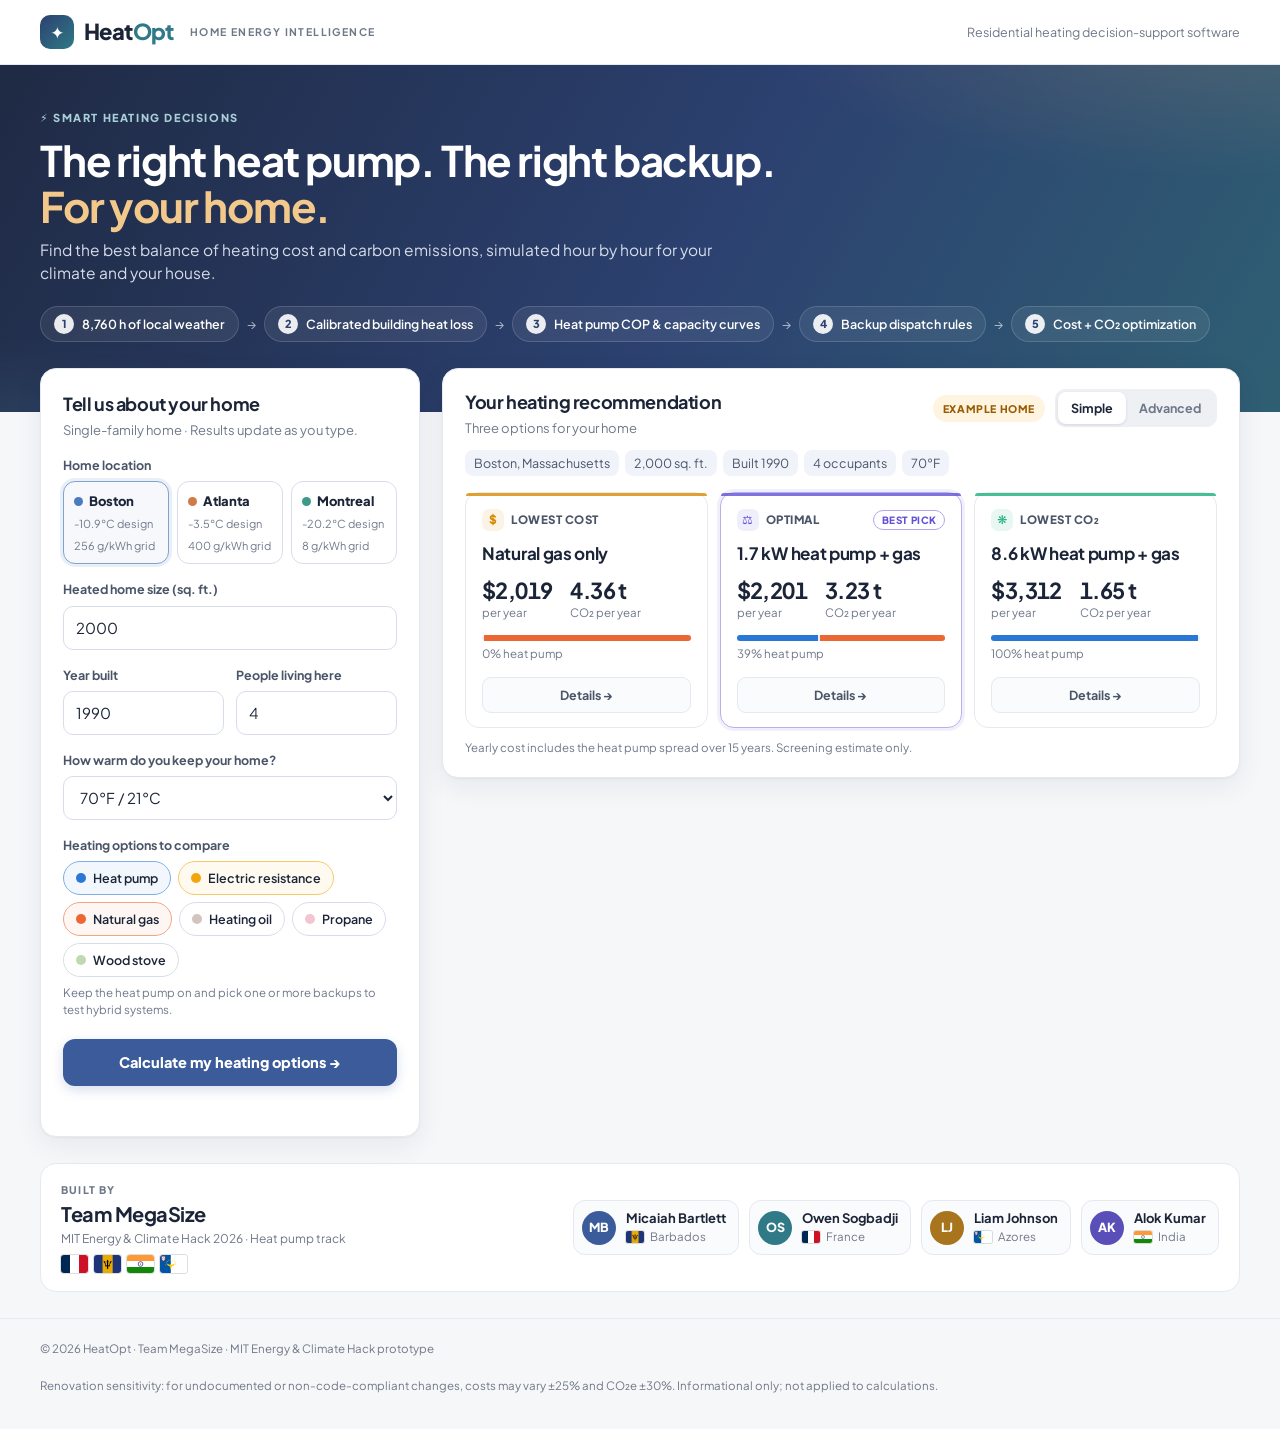
==== standalone.html @ 23d73d43 "Initial HeatOpt deployment Co-authored-by: Copilot <223556219+Copilot@users.noreply.github.com>" ====
<!doctype html>
<html lang="en">
<head>
<meta charset="utf-8">
<meta name="viewport" content="width=device-width,initial-scale=1">
<title>HeatOpt | Smart Home Heating Decisions</title>
<link rel="preconnect" href="https://fonts.googleapis.com">
<link href="https://fonts.googleapis.com/css2?family=Plus+Jakarta+Sans:wght@400;500;600;700;800&display=swap" rel="stylesheet">
<style>
:root{
  --ink:#1c2538;--ink-2:#4a5568;--muted:#6f7889;--line:#e6e9ef;--page:#f6f7f9;--card:#fff;--accent:#3b5b9a;
  --indigo:#3d2ccf;--blue:#2a78d6;--sky:#18b4e0;--teal:#0fa38c;--amber:#f2a50c;--orange:#eb6834;--rose:#e2557a;--violet:#6250d6;
  --hp:#2a78d6;--backup:#eb6834;
  --pick-cost:#d98a00;--pick-bal:#6250d6;--pick-co2:#1baf7a;
  --boston:#4a7bbf;--atlanta:#d07a4a;--montreal:#3f998a;
  --r:16px;--shadow:0 1px 2px #16213e0d,0 8px 28px #16213e12;
}
*{box-sizing:border-box}
html{-webkit-text-size-adjust:100%}
body{margin:0;background:var(--page);color:var(--ink);font-family:'Plus Jakarta Sans',Inter,ui-sans-serif,system-ui,-apple-system,'Segoe UI',sans-serif;line-height:1.45;font-size:15px}
button,input,select{font:inherit;color:inherit}
button{cursor:pointer}
.wrap{max-width:1240px;margin:0 auto;padding:0 20px}
.tnum{font-variant-numeric:tabular-nums}

/* ---------- header & hero ---------- */
header{background:#fff;border-bottom:1px solid var(--line)}
.nav{height:64px;display:flex;align-items:center;justify-content:space-between;gap:16px}
.brand{display:flex;align-items:center;gap:10px;font-weight:800;font-size:22px;letter-spacing:-.6px}
.brand .logo{width:34px;height:34px;border-radius:10px;background:linear-gradient(135deg,#2c4170,#2f7a86);display:grid;place-items:center;color:#fff;font-size:17px}
.brand .opt{color:#2f7a86}
.brand small{font-size:10.5px;letter-spacing:1.4px;font-weight:700;color:var(--muted);margin-left:6px}
.nav-meta{font-size:12.5px;color:var(--muted)}
.hero{position:relative;overflow:hidden;color:#fff;padding:40px 0 70px;background:
  radial-gradient(800px 300px at 95% -20%,#f2b27a2e,transparent 60%),
  radial-gradient(700px 300px at 0% 130%,#6fc3cf33,transparent 60%),
  linear-gradient(120deg,#1f2a44 0%,#2c4170 55%,#2f5f73 100%)}
.hero h1{font-size:clamp(28px,3.4vw,42px);letter-spacing:-1.2px;line-height:1.1;margin:10px 0 10px;max-width:780px}
.hero h1 em{font-style:normal;color:#f3c98b}
.hero p{margin:0;max-width:680px;color:#d6dcea;font-size:15.5px}
.eyebrow{display:inline-flex;align-items:center;gap:8px;font-size:11px;letter-spacing:1.6px;text-transform:uppercase;font-weight:800;color:#a9cfd8}
.pipeline{display:flex;flex-wrap:wrap;gap:8px;margin-top:22px;align-items:center}
.pipe{display:flex;align-items:center;gap:8px;background:#ffffff12;border:1px solid #ffffff26;border-radius:999px;padding:7px 13px;font-size:12.5px;font-weight:600;backdrop-filter:blur(4px)}
.pipe i{font-style:normal;width:20px;height:20px;border-radius:50%;display:grid;place-items:center;font-size:11px;background:#ffffffe6;color:#2c4170;font-weight:800}
.arrow{color:#ffffff99;font-size:13px}

/* ---------- layout ---------- */
.workspace{display:grid;grid-template-columns:minmax(300px,380px) minmax(0,1fr);gap:22px;align-items:start;margin-top:-44px;position:relative}
.card{background:var(--card);border:1px solid var(--line);border-radius:var(--r);box-shadow:var(--shadow)}
.form-card{padding:22px;position:sticky;top:16px}
.card h2{margin:0;font-size:18px;letter-spacing:-.4px}
.sub{margin:4px 0 0;font-size:13px;color:var(--muted)}
.field{margin-top:16px}
.label{display:block;font-size:12.5px;font-weight:700;color:var(--ink-2);margin-bottom:7px}
.field input,.field select{display:block;width:100%;background:#fff;border:1.5px solid #d7ddea;border-radius:10px;padding:10px 12px;min-height:44px;outline:none;transition:border-color .15s,box-shadow .15s}
.field input:focus,.field select:focus{border-color:var(--accent);box-shadow:0 0 0 4px #3b5b9a1f}
.two{display:grid;grid-template-columns:1fr 1fr;gap:12px}
.two .field{margin-top:16px}

.cities{display:grid;grid-template-columns:repeat(3,1fr);gap:8px}
.city{position:relative;border:1.5px solid #d7ddea;border-radius:12px;padding:10px 10px 9px;cursor:pointer;background:#fff;transition:all .15s;min-width:0}
.city input{position:absolute;opacity:0;pointer-events:none}
.city .nm{display:flex;align-items:center;gap:6px;font-weight:800;font-size:13px}
.city .dot{width:9px;height:9px;border-radius:50%;background:var(--c)}
.city .meta{font-size:11px;color:var(--muted);margin-top:4px;line-height:1.35}
.city:has(input:checked){border-color:color-mix(in srgb,var(--c) 70%,#fff);background:color-mix(in srgb,var(--c) 5%,#fff);box-shadow:0 0 0 3px color-mix(in srgb,var(--c) 12%,transparent)}
.city:has(input:focus-visible){outline:2px solid var(--c);outline-offset:2px}

.checks{display:flex;flex-wrap:wrap;gap:7px}
.chip{display:inline-flex;align-items:center;gap:7px;border:1.5px solid #d7ddea;border-radius:999px;padding:7px 12px;font-size:12.5px;font-weight:600;cursor:pointer;background:#fff;transition:all .15s;user-select:none}
.chip{position:relative}.chip input,.city input{position:absolute;opacity:0;pointer-events:none;width:1px;height:1px;margin:0;left:0;top:0}
.chip .sw{width:10px;height:10px;border-radius:50%;background:var(--c);opacity:.35}
.chip:has(input:checked){border-color:color-mix(in srgb,var(--c) 60%,#fff);background:color-mix(in srgb,var(--c) 6%,#fff);color:var(--ink)}
.chip:has(input:checked) .sw{opacity:1}
.chip:has(input:focus-visible){outline:2px solid var(--c);outline-offset:2px}
.hint{font-size:11.5px;color:var(--muted);margin:8px 0 0}
.btn{margin-top:20px;width:100%;border:0;border-radius:12px;padding:13px 16px;font-weight:800;font-size:14.5px;color:#fff;background:var(--accent);box-shadow:0 4px 12px #3b5b9a33;transition:transform .1s,box-shadow .15s}
.btn:hover{background:#324e86}
.btn:active{transform:translateY(1px)}
.error{font-size:12.5px;color:#c0392b;min-height:18px;margin:10px 0 0;font-weight:600}
.live{display:flex;align-items:center;gap:7px;font-size:11.5px;color:var(--muted);margin-top:4px}
.live b{width:7px;height:7px;border-radius:50%;background:var(--teal);box-shadow:0 0 0 3px #0fa38c33}

/* ---------- results ---------- */
.results{display:grid;gap:18px;min-width:0}
.res-head{padding:20px 22px}
.toprow{display:flex;justify-content:space-between;align-items:flex-start;gap:12px;flex-wrap:wrap}
.tag{font-size:10.5px;font-weight:800;letter-spacing:.6px;text-transform:uppercase;padding:6px 10px;border-radius:999px;background:#fff4e0;color:#9a5b00}
.tag.on{background:#e3f7f1;color:#0a7c62}
.preview{margin-top:12px;font-size:12.5px;color:var(--ink-2);display:flex;flex-wrap:wrap;gap:6px}
.preview span{background:#f1f3fa;border-radius:8px;padding:4px 9px}

.objectives{display:grid;grid-template-columns:repeat(3,minmax(0,1fr));gap:10px;margin-top:16px}
.obj{position:relative;text-align:left;border:1.5px solid var(--line);background:#fff;border-radius:14px;padding:12px 13px 12px;min-width:0;transition:all .15s;overflow:hidden}
.obj:before{content:"";position:absolute;inset:0 0 auto 0;height:3px;background:var(--c);opacity:.75}
.obj .k{display:flex;align-items:center;gap:6px;font-size:11px;font-weight:800;text-transform:uppercase;letter-spacing:.5px;color:var(--ink-2)}
.obj .k i{font-style:normal;width:20px;height:20px;border-radius:6px;display:grid;place-items:center;background:color-mix(in srgb,var(--c) 10%,#fff);color:var(--c);font-size:11px}
.obj .v{display:block;font-size:21px;font-weight:800;letter-spacing:-.6px;margin-top:7px}
.obj .v small{font-size:12px;font-weight:600;color:var(--muted)}
.obj .c{display:block;font-size:12px;color:var(--muted);margin-top:1px}
.obj .w{display:block;font-size:11.5px;color:var(--ink-2);margin-top:7px;font-weight:600;white-space:nowrap;overflow:hidden;text-overflow:ellipsis}
.obj.active{border-color:color-mix(in srgb,var(--c) 65%,#fff);background:color-mix(in srgb,var(--c) 4%,#fff);box-shadow:0 0 0 3px color-mix(in srgb,var(--c) 12%,transparent)}
.obj:hover{border-color:var(--c)}

.banner{margin-top:14px;border-radius:14px;padding:18px 20px;color:var(--ink);background:color-mix(in srgb,var(--b1) 5%,#fff);border:1px solid color-mix(in srgb,var(--b1) 22%,#fff);border-left:4px solid var(--b1);display:grid;grid-template-columns:1fr auto;gap:14px;align-items:center}
.banner small{font-size:10.5px;font-weight:800;letter-spacing:1.2px;text-transform:uppercase;color:var(--b1)}
.banner h3{margin:4px 0 4px;font-size:24px;letter-spacing:-.7px;line-height:1.15}
.banner p{margin:0;font-size:13px;color:var(--ink-2)}
.donut{width:92px;position:relative;text-align:center}.donut svg{height:92px}.dcap{font-size:10.5px;font-weight:700;color:var(--muted);margin-top:4px}
.donut svg{width:100%;height:100%;transform:rotate(-90deg)}
.donut span{position:absolute;left:0;right:0;top:0;height:92px;display:grid;place-items:center;text-align:center;font-weight:800;font-size:16px;line-height:1}
.donut span em{display:block;font-style:normal;font-size:7.5px;font-weight:700;opacity:.85;margin-top:3px;letter-spacing:.3px}

.kpis{display:grid;grid-template-columns:repeat(3,minmax(0,1fr));gap:10px;margin-top:14px}
.kpi{border:1px solid var(--line);border-radius:12px;padding:12px 13px;display:flex;gap:11px;align-items:flex-start;min-width:0}
.kpi .ic{flex:none;width:34px;height:34px;border-radius:10px;display:grid;place-items:center;font-size:15px;background:color-mix(in srgb,var(--c) 8%,#fff);color:var(--c)}
.kpi span{display:block;font-size:11.5px;color:var(--muted)}
.kpi b{display:block;font-size:19px;letter-spacing:-.5px;margin-top:2px;line-height:1.15}
.kpi em{display:block;font-style:normal;font-size:11px;color:var(--muted);margin-top:2px}
.kpi em.good{color:#0a7c62;font-weight:700}
.kpi em.bad{color:#b4462c;font-weight:700}

.chart-card{padding:18px 20px}
.chart-card h3{margin:0;font-size:15.5px;letter-spacing:-.3px}
.chart-card .sub{margin-top:3px}
.legend{display:flex;flex-wrap:wrap;gap:12px;margin:12px 0 4px;font-size:12px;color:var(--ink-2)}
.legend span{display:inline-flex;align-items:center;gap:6px}
.legend i{width:11px;height:11px;border-radius:3px;background:var(--c);display:inline-block}
.legend i.o{border-radius:50%}
.legend i.ring{border-radius:50%;background:#fff;border:2px solid #9aa3b8}
.legend i.dm{transform:rotate(45deg);border-radius:2px;background:#fff;border:2px solid #5d6680;width:9px;height:9px}
.chart{width:100%;height:auto;display:block;overflow:visible}
.chart text{font-family:inherit}
.charts2{display:grid;grid-template-columns:1fr 1fr;gap:18px}

.citygrid{display:grid;grid-template-columns:repeat(3,minmax(0,1fr));gap:10px;margin-top:14px}
.cc{border-radius:12px;padding:13px;border:1.5px solid var(--line);position:relative;overflow:hidden;min-width:0}
.cc:before{content:"";position:absolute;inset:0 0 auto 0;height:3px;background:var(--c);opacity:.7;z-index:0}
.cc>*{position:relative}
.cc.me{border-color:var(--c)}
.cc .h{display:flex;justify-content:space-between;align-items:center;font-weight:800}
.cc .h span{font-size:10px;font-weight:800;letter-spacing:.5px;text-transform:uppercase;color:var(--c);background:#fff;border:1px solid var(--c);border-radius:999px;padding:2px 7px}
.cc .pick{font-size:12.5px;font-weight:700;margin-top:6px;color:var(--ink-2)}
.cc dl{display:grid;grid-template-columns:auto 1fr;gap:3px 10px;margin:9px 0 0;font-size:12px}
.cc dt{color:var(--muted)}
.cc dd{margin:0;text-align:right;font-weight:700}
.bar{height:7px;border-radius:9px;background:#eceff6;overflow:hidden;margin-top:9px;display:flex;gap:2px}
.bar i{display:block;height:100%}

table.cmp{width:100%;border-collapse:collapse;font-size:12.5px;margin-top:12px}
.cmp th,.cmp td{padding:9px 8px;border-bottom:1px solid #edf0f6;text-align:right}
.cmp th:first-child,.cmp td:first-child{text-align:left}
.cmp th{font-size:11px;text-transform:uppercase;letter-spacing:.4px;color:var(--muted)}
.cmp td .sw{display:inline-block;width:9px;height:9px;border-radius:50%;margin-right:7px;background:var(--c)}
.cmp tr.hl td{background:#f6f7fa;font-weight:700}
.smallprint{font-size:11.5px;color:var(--muted);line-height:1.5}

details.disc{border-top:1px solid var(--line);padding:2px 0}
details.disc summary{cursor:pointer;padding:12px 0;font-weight:700;font-size:13px;list-style:none;display:flex;justify-content:space-between}
details.disc summary::-webkit-details-marker{display:none}
details.disc summary:after{content:"+";color:var(--muted);font-weight:800}
details.disc[open] summary:after{content:"–"}
details.disc article{font-size:12.5px;color:var(--ink-2);padding-bottom:10px}
details.disc p{margin:0 0 9px}
.tableview{overflow:auto;max-height:260px;margin-top:8px}

.steps{display:grid;grid-template-columns:repeat(3,1fr);gap:14px;margin:26px 0 8px}
.step{background:#fff;border:1px solid var(--line);border-radius:14px;padding:16px 18px;border-top:3px solid color-mix(in srgb,var(--c) 70%,#fff)}
.step strong{display:block;font-size:13.5px}
.step p{margin:5px 0 0;font-size:12.5px;color:var(--muted)}
footer{margin-top:26px;border-top:1px solid var(--line);padding:22px 0 34px;font-size:11.5px;color:var(--muted)}
.footer-row{display:flex;justify-content:space-between;gap:20px;flex-wrap:wrap}

#tip{position:fixed;z-index:50;pointer-events:none;background:#16213e;color:#fff;font-size:12px;line-height:1.4;padding:8px 10px;border-radius:9px;box-shadow:0 6px 20px #0003;max-width:260px;opacity:0;transition:opacity .1s}
#tip b{font-weight:800}
.busy{opacity:.55;transition:opacity .15s}

/* view switch */
.viewbar{display:flex;align-items:center;gap:10px}
.seg{display:inline-flex;background:#eef0f4;border-radius:10px;padding:3px}
.seg button{border:0;background:transparent;padding:7px 13px;border-radius:8px;font-size:12.5px;font-weight:700;color:var(--muted)}
.seg button[aria-pressed=true]{background:#fff;color:var(--ink);box-shadow:0 1px 3px #1c253820}
body.simple .adv-only{display:none!important}
body:not(.simple) .simple-only{display:none!important}
.recs{display:grid;grid-template-columns:repeat(3,minmax(0,1fr));gap:12px;margin-top:16px}
.rec{position:relative;border:1px solid var(--line);border-radius:14px;padding:16px 16px 14px;background:#fff;display:flex;flex-direction:column;min-width:0}
.rec:before{content:"";position:absolute;inset:0 0 auto 0;height:3px;border-radius:14px 14px 0 0;background:var(--c);opacity:.8}
.rec.star{border-color:color-mix(in srgb,var(--c) 45%,#fff);box-shadow:0 0 0 3px color-mix(in srgb,var(--c) 9%,transparent)}
.rec .top{display:flex;justify-content:space-between;align-items:center;gap:8px}
.rec .lbl{display:flex;align-items:center;gap:7px;font-size:11.5px;font-weight:800;letter-spacing:.5px;text-transform:uppercase;color:var(--ink-2)}
.rec .lbl i{font-style:normal;width:22px;height:22px;border-radius:7px;display:grid;place-items:center;background:color-mix(in srgb,var(--c) 10%,#fff);color:var(--c);font-size:12px}
.rec .badge{font-size:10px;font-weight:800;letter-spacing:.4px;text-transform:uppercase;color:var(--c);border:1px solid color-mix(in srgb,var(--c) 50%,#fff);border-radius:999px;padding:2px 8px;white-space:nowrap}
.rec h4{margin:12px 0 2px;font-size:17px;line-height:1.25;letter-spacing:-.3px}
.rec h4{margin:12px 0 14px}
.rec .big{display:flex;gap:18px;padding:0;border:0}
.rec .big div b{display:block;font-size:22px;letter-spacing:-.6px;line-height:1.1}
.rec .big div span{display:block;font-size:11.5px;color:var(--muted);margin-top:2px}
.rec .share{margin-top:14px}
.rec .share .bar{margin:0;height:6px}
.rec .share span{display:block;font-size:11.5px;color:var(--muted);margin-top:5px}
.rec .more{margin-top:auto;padding-top:14px}
.rec .more button{width:100%;border:1px solid var(--line);background:#fafbfc;border-radius:9px;padding:8px;font-size:12.5px;font-weight:700;color:var(--ink-2)}
.rec .more button:hover{border-color:color-mix(in srgb,var(--c) 50%,#fff);color:var(--ink)}
body.simple .steps{display:none}
.simple-note{margin:12px 0 0;font-size:11.5px;color:var(--muted)}
/* team credit */
.team{margin:26px 0 6px;background:#fff;border:1px solid var(--line);border-radius:16px;padding:18px 20px;display:flex;align-items:center;justify-content:space-between;gap:18px;flex-wrap:wrap}
.team .tn small{display:block;font-size:10.5px;font-weight:800;letter-spacing:1.2px;text-transform:uppercase;color:var(--muted)}
.team .tn b{display:block;font-size:20px;letter-spacing:-.5px;margin-top:2px}
.team .tn span{display:block;font-size:12px;color:var(--muted);margin-top:2px}
.flags{display:flex;gap:6px;margin-top:8px}
.flag{width:27px;height:18px;border-radius:3px;box-shadow:0 0 0 1px #1c253826;display:block;overflow:hidden}
.members{display:flex;flex-wrap:wrap;gap:10px}
.member{display:flex;align-items:center;gap:10px;border:1px solid var(--line);border-radius:12px;padding:8px 12px 8px 8px;background:#fafbfc}
.member .av{flex:none;width:34px;height:34px;border-radius:50%;display:grid;place-items:center;font-size:12.5px;font-weight:800;color:#fff;background:var(--c)}
.member b{display:block;font-size:13px}
.member span{display:flex;align-items:center;gap:6px;font-size:11.5px;color:var(--muted);margin-top:1px}
.member .flag{width:18px;height:12px;border-radius:2px}
@media (max-width:640px){.team{padding:16px}.members{display:grid;grid-template-columns:1fr 1fr;width:100%}.member{padding:7px}}
@media (max-width:980px){.workspace{grid-template-columns:1fr}.form-card{position:static}.charts2{grid-template-columns:1fr}}
@media (max-width:640px){
  .recs{grid-template-columns:1fr}.viewbar{width:100%;justify-content:space-between}
  .wrap{padding:0 16px}.nav-meta{display:none}.hero{padding:30px 0 62px}
  .objectives,.kpis,.citygrid,.steps{grid-template-columns:1fr}
  .obj{display:grid;grid-template-columns:1fr auto;align-items:center;gap:2px 10px}
  .obj .v{grid-column:2;grid-row:1/3;margin:0;text-align:right}.obj .w{display:none}
  .kpis{grid-template-columns:1fr 1fr}.kpi{padding:10px}.kpi .ic{display:none}
  .banner{grid-template-columns:1fr}.donut{display:none}
  .form-card,.res-head,.chart-card{padding:16px}
  .arrow{display:none}
}
</style>
</head>
<body class="simple">
<header><div class="wrap nav">
  <div class="brand"><div class="logo" aria-hidden="true">✦</div><span>Heat<span class="opt">Opt</span></span><small>HOME ENERGY INTELLIGENCE</small></div>
  <div class="nav-meta">Residential heating decision-support software</div>
</div></header>

<section class="hero"><div class="wrap">
  <div class="eyebrow">⚡ Smart heating decisions</div>
  <h1>The right heat pump. The right backup. <em>For your home.</em></h1>
  <p>Find the best balance of heating cost and carbon emissions, simulated hour by hour for your climate and your house.</p>
  <div class="pipeline" aria-label="How the model works">
    <div class="pipe"><i>1</i>8,760 h of local weather</div><span class="arrow">→</span>
    <div class="pipe"><i>2</i>Calibrated building heat loss</div><span class="arrow">→</span>
    <div class="pipe"><i>3</i>Heat pump COP &amp; capacity curves</div><span class="arrow">→</span>
    <div class="pipe"><i>4</i>Backup dispatch rules</div><span class="arrow">→</span>
    <div class="pipe"><i>5</i>Cost + CO₂ optimization</div>
  </div>
</div></section>

<main class="wrap">
<div class="workspace">

  <!-- ===== Form ===== -->
  <section class="card form-card" aria-labelledby="formTitle">
    <h2 id="formTitle">Tell us about your home</h2>
    <p class="sub">Single-family home · Results update as you type.</p>
    <form id="form" novalidate>
      <div class="field"><span class="label">Home location</span>
        <div class="cities" id="cities"></div>
      </div>
      <div class="field"><label class="label" for="area">Heated home size (sq. ft.)</label>
        <input id="area" type="number" min="300" max="15000" step="1" value="2000" inputmode="numeric" required></div>
      <div class="two">
        <div class="field"><label class="label" for="year">Year built</label>
          <input id="year" type="number" min="1800" max="2026" value="1990" inputmode="numeric" required></div>
        <div class="field"><label class="label" for="people">People living here</label>
          <input id="people" type="number" min="1" max="20" value="4" inputmode="numeric" required></div>
      </div>
      <div class="field"><label class="label" for="indoor">How warm do you keep your home?</label>
        <select id="indoor"><option value="18">64°F / 18°C</option><option value="20">68°F / 20°C</option><option value="21" selected>70°F / 21°C</option><option value="22">72°F / 22°C</option><option value="24">75°F / 24°C</option></select></div>
      <div class="field"><span class="label">Heating options to compare</span>
        <div class="checks" id="checks">
          <label class="chip" style="--c:var(--hp)"><input type="checkbox" value="hp" checked><span class="sw"></span>Heat pump</label>
          <label class="chip" style="--c:#f2a50c"><input type="checkbox" value="electric_resistance" checked><span class="sw"></span>Electric resistance</label>
          <label class="chip" style="--c:#eb6834"><input type="checkbox" value="natural_gas" checked><span class="sw"></span>Natural gas</label>
          <label class="chip" style="--c:#7b5a45"><input type="checkbox" value="heating_oil"><span class="sw"></span>Heating oil</label>
          <label class="chip" style="--c:#e2557a"><input type="checkbox" value="propane"><span class="sw"></span>Propane</label>
          <label class="chip" style="--c:#4f8f2a"><input type="checkbox" value="wood"><span class="sw"></span>Wood stove</label>
        </div>
        <p class="hint">Keep the heat pump on and pick one or more backups to test hybrid systems.</p>
      </div>
      <button class="btn" type="submit">Calculate my heating options →</button>
      <div class="error" id="error" aria-live="polite"></div>
    </form>
  </section>

  <!-- ===== Results ===== -->
  <div class="results" id="results" aria-live="polite">
    <section class="card res-head">
      <div class="toprow">
        <div><h2>Your heating recommendation</h2><p class="sub" id="viewSub">Three options for your home</p></div>
        <div class="viewbar">
          <span class="tag" id="tag">Example home</span>
          <div class="seg" role="group" aria-label="View"><button type="button" data-view="simple" aria-pressed="true">Simple</button><button type="button" data-view="advanced" aria-pressed="false">Advanced</button></div>
        </div>
      </div>
      <div class="preview" id="preview"></div>

      <div class="recs simple-only" id="recs"></div>
      <p class="simple-note simple-only" id="simpleNote"></p>

      <div class="objectives adv-only" id="choices" role="tablist" aria-label="Optimization goal"></div>

      <div class="banner adv-only" id="banner">
        <div>
          <small id="recommendLabel">Best balance of cost + CO₂</small>
          <h3 id="winner">Calculating…</h3>
          <p id="reason">—</p>
        </div>
        <div class="donut" aria-hidden="true"><svg viewBox="0 0 42 42"><circle cx="21" cy="21" r="16" fill="none" stroke="#e6e9ef" stroke-width="6"/><circle id="donutArc" cx="21" cy="21" r="16" fill="none" stroke="var(--hp)" stroke-width="6" stroke-linecap="round" stroke-dasharray="0 101"/></svg><span id="donutPct">–</span><div class="dcap">from heat pump</div></div>
      </div>

      <div class="kpis adv-only">
        <div class="kpi" style="--c:var(--blue)"><div class="ic">◎</div><div><span>Heat pump size</span><b class="tnum" id="size">—</b><em id="sizeNote">at winter design temperature</em></div></div>
        <div class="kpi" style="--c:var(--teal)"><div class="ic">♺</div><div><span>Heat from heat pump</span><b class="tnum" id="share">—</b><em id="scop">seasonal COP —</em></div></div>
        <div class="kpi" style="--c:var(--rose)"><div class="ic">▲</div><div><span>Peak heating need</span><b class="tnum" id="peak">—</b><em id="annualHeat">— kWh of heat a year</em></div></div>
        <div class="kpi" style="--c:var(--amber)"><div class="ic">$</div><div><span>Annual energy cost</span><b class="tnum" id="operating">—</b><em id="opDelta">energy use only</em></div></div>
        <div class="kpi" style="--c:var(--pick-co2)"><div class="ic">❋</div><div><span>Annual CO₂ emissions</span><b class="tnum" id="co2">—</b><em id="co2Delta">tonnes CO₂e per year</em></div></div>
        <div class="kpi" style="--c:var(--violet)"><div class="ic">⌂</div><div><span>Upfront heat pump cost</span><b class="tnum" id="upfront">—</b><em>illustrative installed estimate</em></div></div>
      </div>
    </section>

    <section class="card chart-card adv-only">
      <h3>Every system the model tested</h3>
      <p class="sub">Each dot is one combination of heat pump model, size, backup fuel and control rule. Lower-left is cheaper and cleaner.</p>
      <div class="legend">
        <span><i class="o" style="--c:var(--pick-cost)"></i>Lowest cost</span>
        <span><i class="o" style="--c:var(--pick-bal)"></i>Optimal</span>
        <span><i class="o" style="--c:var(--pick-co2)"></i>Lowest CO₂</span>
        <span><i class="ring"></i>Other heat pump systems</span>
        <span><i class="dm"></i>Backup only (no heat pump)</span>
      </div>
      <svg class="chart" id="scatter" viewBox="0 0 680 330" role="img" aria-label="Annualized cost versus annual CO2 for every tested system"></svg>
      <details class="disc"><summary>Show as a table</summary><article><div class="tableview" id="scatterTable"></div></article></details>
    </section>

    <div class="charts2 adv-only">
      <section class="card chart-card adv-only">
        <h3>Where your heat comes from, month by month</h3>
        <p class="sub" id="monthSub">Heat delivered to the home (kWh)</p>
        <div class="legend"><span><i style="--c:var(--hp)"></i>Heat pump</span><span><i style="--c:var(--backup)"></i><span id="bkName">Backup</span></span></div>
        <svg class="chart" id="monthly" viewBox="0 0 400 250" role="img" aria-label="Monthly heat from heat pump and backup"></svg>
      </section>
      <section class="card chart-card adv-only">
        <h3>When the backup takes over</h3>
        <p class="sub">Annual heat delivered at each outdoor temperature (kWh)</p>
        <div class="legend"><span><i style="--c:var(--hp)"></i>Heat pump</span><span><i style="--c:var(--backup)"></i>Backup</span></div>
        <svg class="chart" id="bins" viewBox="0 0 400 250" role="img" aria-label="Heat delivered by outdoor temperature"></svg>
      </section>
    </div>

    <section class="card chart-card adv-only">
      <h3>The same home in three climates</h3>
      <p class="sub">Your house and choices, re-run in each city. The best-balance system shifts with climate and grid.</p>
      <div class="citygrid" id="citygrid"></div>
    </section>

    <section class="card chart-card adv-only">
      <h3>Cost and carbon comparison</h3>
      <p class="sub">Annualized cost = energy + heat pump capital recovery over 15 years at 5%.</p>
      <div id="comparison"></div>
      <div style="margin-top:12px">
        <details class="disc"><summary>Model assumptions and data sources</summary><article>
          <p>Home heat loss comes from calibrated Boston, Atlanta and Montreal building archetypes and is adjusted for floor area, construction year, occupants and thermostat setting. The model uses 8,760 hours of city-specific typical-year weather and temperature-dependent equipment curves. This browser calculator approximates the project's full ISO 13790 5R1C model; it does not re-run that dynamic model for each entered home.</p>
          <p>Annual cost includes purchased energy. The optimization compares annualized installed heat pump cost over 15 years at a 5% discount rate. The balanced selection adds $190 per tonne CO₂e to annualized cost as an explicit scenario assumption. Existing backup equipment is treated as already installed; new backup installation costs and rebates are not included. Equipment performance curves include interpolated or extrapolated temperatures, and sizing scales reference performance curves rather than guaranteeing that exact equipment size is sold.</p>
          <p>Wood prices may rely on historical/proxy data. Fuel and grid factors follow the uploaded EIA / EPA / eGRID / Hydro-Québec data and the project files. No hourly marginal grid emissions or full lifecycle refrigerant impacts are included.</p>
          <p id="priceNotes"></p>
          <p id="missingNote" style="font-weight:700;color:#9a5b00"></p>
        </article></details>
      </div>
      <p class="smallprint" style="margin:10px 0 0">Screening estimate, not installation advice. Actual heat pump sizing needs an on-site heating-load assessment.</p>
    </section>
  </div>
</div>

<div class="steps">
  <div class="step" style="--c:var(--blue)"><strong>01 · Tell us about your home</strong><p>Enter the few details that drive space heating.</p></div>
  <div class="step" style="--c:var(--violet)"><strong>02 · We simulate every hour of the year</strong><p>City weather, equipment curves, energy prices and grid emissions.</p></div>
  <div class="step" style="--c:var(--teal)"><strong>03 · You choose the best fit</strong><p>Compare lowest cost, lowest carbon and a balanced design.</p></div>
</div>
<section class="team" aria-label="Team credits">
  <div class="tn"><small>Built by</small><b>Team MegaSize</b><span>MIT Energy &amp; Climate Hack 2026 · Heat pump track</span>
    <div class="flags"><svg class="flag" viewBox="0 0 30 20" role="img" aria-label="France flag"><rect width="10" height="20" fill="#002654"/><rect x="10" width="10" height="20" fill="#fff"/><rect x="20" width="10" height="20" fill="#ce1126"/></svg><img class="flag" src="[data-uri]" alt="Barbados flag" style="object-fit:cover"><svg class="flag" viewBox="0 0 30 20" role="img" aria-label="India flag"><rect width="30" height="6.67" fill="#ff9933"/><rect y="6.67" width="30" height="6.67" fill="#fff"/><rect y="13.33" width="30" height="6.67" fill="#138808"/><circle cx="15" cy="10" r="2.6" fill="none" stroke="#000080" stroke-width=".7"/><circle cx="15" cy="10" r=".6" fill="#000080"/></svg><svg class="flag" viewBox="0 0 30 20" role="img" aria-label="Azores flag"><rect width="30" height="20" fill="#fff"/><rect width="12" height="20" fill="#0055a4"/><path d="M2 1.4h3.6v2.9c0 1.3-.9 2-1.8 2.3-.9-.3-1.8-1-1.8-2.3z" fill="#fff" stroke="#d52b1e" stroke-width=".6"/><g fill="#003893"><circle cx="3.8" cy="2.9" r=".35"/><circle cx="3.1" cy="3.8" r=".35"/><circle cx="4.5" cy="3.8" r=".35"/><circle cx="3.8" cy="4.7" r=".35"/></g><g fill="#ffcc00"><polygon points="6.40,10.25 6.59,10.75 7.11,10.77 6.70,11.10 6.84,11.61 6.40,11.31 5.96,11.61 6.10,11.10 5.69,10.77 6.21,10.75"/><polygon points="6.83,8.11 7.01,8.60 7.54,8.63 7.13,8.95 7.27,9.46 6.83,9.17 6.39,9.46 6.53,8.95 6.11,8.63 6.64,8.60"/><polygon points="8.04,6.29 8.23,6.79 8.75,6.81 8.34,7.14 8.48,7.65 8.04,7.36 7.60,7.65 7.74,7.14 7.33,6.81 7.86,6.79"/><polygon points="9.86,5.08 10.04,5.57 10.57,5.59 10.16,5.92 10.30,6.43 9.86,6.14 9.42,6.43 9.56,5.92 9.14,5.59 9.67,5.57"/><polygon points="12.00,4.65 12.19,5.15 12.71,5.17 12.30,5.50 12.44,6.01 12.00,5.72 11.56,6.01 11.70,5.50 11.29,5.17 11.81,5.15"/><polygon points="14.14,5.08 14.33,5.57 14.86,5.59 14.44,5.92 14.58,6.43 14.14,6.14 13.70,6.43 13.84,5.92 13.43,5.59 13.96,5.57"/><polygon points="15.96,6.29 16.14,6.79 16.67,6.81 16.26,7.14 16.40,7.65 15.96,7.36 15.52,7.65 15.66,7.14 15.25,6.81 15.77,6.79"/><polygon points="17.17,8.11 17.36,8.60 17.89,8.63 17.47,8.95 17.61,9.46 17.17,9.17 16.73,9.46 16.87,8.95 16.46,8.63 16.99,8.60"/><polygon points="17.60,10.25 17.79,10.75 18.31,10.77 17.90,11.10 18.04,11.61 17.60,11.31 17.16,11.61 17.30,11.10 16.89,10.77 17.41,10.75"/><path d="M7.6 9.4 12 11.4 16.4 9.4 15.4 11.8 12 12.9 8.6 11.8z"/><ellipse cx="12" cy="12.6" rx="1" ry="1.9"/><circle cx="12" cy="10.7" r=".75"/><path d="M11.2 14.1h1.6L12 15.9z"/></g></svg></div></div>
  <div class="members"><div class="member" style="--c:#3b5b9a"><div class="av">MB</div><div><b>Micaiah Bartlett</b><span><img class="flag" src="[data-uri]" alt="Barbados flag" style="object-fit:cover">Barbados</span></div></div><div class="member" style="--c:#2f7a86"><div class="av">OS</div><div><b>Owen Sogbadji</b><span><svg class="flag" viewBox="0 0 30 20" role="img" aria-label="France flag"><rect width="10" height="20" fill="#002654"/><rect x="10" width="10" height="20" fill="#fff"/><rect x="20" width="10" height="20" fill="#ce1126"/></svg>France</span></div></div><div class="member" style="--c:#a8741c"><div class="av">LJ</div><div><b>Liam Johnson</b><span><svg class="flag" viewBox="0 0 30 20" role="img" aria-label="Azores flag"><rect width="30" height="20" fill="#fff"/><rect width="12" height="20" fill="#0055a4"/><path d="M2 1.4h3.6v2.9c0 1.3-.9 2-1.8 2.3-.9-.3-1.8-1-1.8-2.3z" fill="#fff" stroke="#d52b1e" stroke-width=".6"/><g fill="#003893"><circle cx="3.8" cy="2.9" r=".35"/><circle cx="3.1" cy="3.8" r=".35"/><circle cx="4.5" cy="3.8" r=".35"/><circle cx="3.8" cy="4.7" r=".35"/></g><g fill="#ffcc00"><polygon points="6.40,10.25 6.59,10.75 7.11,10.77 6.70,11.10 6.84,11.61 6.40,11.31 5.96,11.61 6.10,11.10 5.69,10.77 6.21,10.75"/><polygon points="6.83,8.11 7.01,8.60 7.54,8.63 7.13,8.95 7.27,9.46 6.83,9.17 6.39,9.46 6.53,8.95 6.11,8.63 6.64,8.60"/><polygon points="8.04,6.29 8.23,6.79 8.75,6.81 8.34,7.14 8.48,7.65 8.04,7.36 7.60,7.65 7.74,7.14 7.33,6.81 7.86,6.79"/><polygon points="9.86,5.08 10.04,5.57 10.57,5.59 10.16,5.92 10.30,6.43 9.86,6.14 9.42,6.43 9.56,5.92 9.14,5.59 9.67,5.57"/><polygon points="12.00,4.65 12.19,5.15 12.71,5.17 12.30,5.50 12.44,6.01 12.00,5.72 11.56,6.01 11.70,5.50 11.29,5.17 11.81,5.15"/><polygon points="14.14,5.08 14.33,5.57 14.86,5.59 14.44,5.92 14.58,6.43 14.14,6.14 13.70,6.43 13.84,5.92 13.43,5.59 13.96,5.57"/><polygon points="15.96,6.29 16.14,6.79 16.67,6.81 16.26,7.14 16.40,7.65 15.96,7.36 15.52,7.65 15.66,7.14 15.25,6.81 15.77,6.79"/><polygon points="17.17,8.11 17.36,8.60 17.89,8.63 17.47,8.95 17.61,9.46 17.17,9.17 16.73,9.46 16.87,8.95 16.46,8.63 16.99,8.60"/><polygon points="17.60,10.25 17.79,10.75 18.31,10.77 17.90,11.10 18.04,11.61 17.60,11.31 17.16,11.61 17.30,11.10 16.89,10.77 17.41,10.75"/><path d="M7.6 9.4 12 11.4 16.4 9.4 15.4 11.8 12 12.9 8.6 11.8z"/><ellipse cx="12" cy="12.6" rx="1" ry="1.9"/><circle cx="12" cy="10.7" r=".75"/><path d="M11.2 14.1h1.6L12 15.9z"/></g></svg>Azores</span></div></div><div class="member" style="--c:#5a4fb8"><div class="av">AK</div><div><b>Alok Kumar</b><span><svg class="flag" viewBox="0 0 30 20" role="img" aria-label="India flag"><rect width="30" height="6.67" fill="#ff9933"/><rect y="6.67" width="30" height="6.67" fill="#fff"/><rect y="13.33" width="30" height="6.67" fill="#138808"/><circle cx="15" cy="10" r="2.6" fill="none" stroke="#000080" stroke-width=".7"/><circle cx="15" cy="10" r=".6" fill="#000080"/></svg>India</span></div></div></div>
</section>
</main>

<footer><div class="wrap footer-row">
  <span>© 2026 HeatOpt · Team MegaSize · MIT Energy &amp; Climate Hack prototype</span>
  <span>Renovation sensitivity: for undocumented or non-code-compliant changes, costs may vary ±25% and CO₂e ±30%. Informational only; not applied to calculations.</span>
</div></footer>
<div id="tip" role="tooltip"></div>

<script>const DATA={"cities":{"Boston":{"t":[17,17,11,11,11,11,6,6,6,0,11,11,22,28,28,22,11,0,-11,-22,-33,-44,-56,-67,-67,-72,-78,-78,-78,-83,-83,-83,-72,-56,-44,-33,-17,-11,-11,-17,-17,-17,-17,-17,-11,-6,-6,-6,0,0,6,6,11,11,11,11,17,17,22,22,28,33,33,33,39,50,56,50,44,44,39,33,28,17,17,11,11,6,6,33,6,0,0,0,6,6,6,0,-11,-22,-33,-39,-50,-56,-61,-72,-78,-83,-89,-94,-94,-100,-100,-100,-100,-94,-83,-72,-67,-56,-50,-56,-67,-72,-78,-83,-89,-89,-94,-100,-106,-106,-106,-111,-106,-111,-111,-106,-89,-67,-50,-39,-28,-17,-17,-11,-11,-11,-17,-17,-22,-22,-22,-22,-17,-17,-17,-11,-6,-6,-6,0,6,17,33,44,50,56,56,56,56,50,50,50,50,44,44,44,39,44,44,28,22,22,22,22,22,22,17,22,17,11,0,-11,-17,-28,-44,-50,-61,-67,-72,-78,-83,-89,-100,-111,-111,-117,-117,-117,-100,-89,-72,-56,-44,-33,-39,-44,-44,-50,-50,-56,-61,-67,-67,-72,-72,-78,-78,-78,-78,-83,-89,-89,-83,-72,-56,-50,-44,-44,-44,-44,-50,-56,-56,-72,-89,-100,-111,-111,-117,-122,-122,-128,-128,-133,-133,-133,-122,-106,-94,-89,-78,-72,-72,-67,-56,-50,-44,-39,-50,-67,-67,-67,-72,-89,-89,-89,-89,-94,-94,-94,-94,-94,-89,-78,-78,-67,-61,-67,-72,-72,-72,-72,-78,-83,-78,-83,-94,-83,-106,-117,-100,-94,-106,-100,-83,-72,-44,-39,-28,-6,-6,0,11,11,11,22,22,28,39,50,72,83,94,100,100,100,94,61,56,56,61,56,56,50,83,44,39,28,22,22,17,11,11,0,-6,-6,-11,-11,-11,-17,-17,-17,-17,-17,-11,-17,-17,-11,-11,-17,-22,-22,-33,-39,-39,-39,-44,-44,-39,-44,-50,-50,-50,-50,-50,-44,-39,-28,-11,6,11,22,22,28,28,28,33,39,28,33,28,17,11,0,-6,-6,-6,-11,-17,-22,-28,-33,-39,-28,-28,-28,-28,-44,-56,-67,-78,-83,-89,-94,-100,-111,-117,-122,-128,-133,-139,-144,-144,-150,-150,-139,-122,-111,-94,-78,-78,-78,-89,-106,-117,-122,-133,-139,-139,-144,-144,-144,-144,-144,-144,-150,-150,-150,-144,-111,-89,-67,-61,-56,-50,-50,-50,-56,-56,-61,-56,-56,-61,-61,-61,-61,-61,-50,-50,-39,-28,-22,-17,-6,11,11,11,6,0,0,0,0,-6,-11,-17,-22,-22,-22,-22,-28,-28,-28,-50,-33,-44,-44,-28,-6,11,11,22,28,22,22,22,17,11,11,11,6,6,0,0,-6,-6,-6,-11,-11,-11,-17,-22,-22,-22,-39,-56,-67,-78,-94,-111,-117,-128,-144,-150,-161,-178,-183,-194,-200,-200,-200,-194,-194,-189,-183,-172,-150,-139,-128,-111,-106,-94,-89,-100,-100,-106,-111,-111,-111,-117,-122,-122,-122,-122,-122,-122,-117,-117,-117,-111,-106,-106,-100,-94,-89,-89,-83,-83,-78,-78,-78,-78,-83,-83,-83,-83,-83,-83,-78,-78,-83,-78,-67,-56,-44,-39,-28,-17,-11,-11,-6,-11,-11,-11,6,6,11,11,17,17,22,22,22,33,33,33,28,39,39,39,44,44,44,50,50,44,39,44,33,33,33,33,44,50,89,106,111,117,122,111,111,122,117,128,122,128,111,111,111,111,111,117,128,122,122,122,133,78,78,61,56,56,72,61,56,50,50,50,44,39,39,39,33,22,17,6,0,-6,-6,-11,-11,-11,-11,-11,-11,-11,-6,-6,-6,0,11,28,39,50,50,50,44,39,39,33,33,33,33,33,28,22,11,0,-6,-6,-11,-11,-11,-11,0,6,6,6,11,11,0,0,-6,-6,-11,-17,-28,-33,-39,-44,-50,-56,-61,-67,-72,-72,-72,-61,-50,-33,-28,-22,-22,-17,-11,-11,-6,-6,-6,-6,-17,-29,-41,-52,-64,-76,-89,-89,-83,-83,-78,-72,-67,-44,-28,-17,-17,-22,-17,-22,-33,-39,-44,-61,-72,-83,-89,-89,-89,-94,-94,-100,-106,-106,-100,-94,-89,-78,-67,-56,-44,-33,-28,-28,-33,-39,-44,-50,-56,-56,-67,-67,-72,-67,-67,-61,-56,-56,-50,-44,-33,-11,0,6,11,17,11,17,17,17,11,11,6,0,-6,-11,-11,-11,-6,-11,-11,-17,-17,-17,-11,-6,0,11,17,17,17,11,11,6,6,6,6,-6,-6,-6,-17,-22,-33,-28,-28,-22,-28,-17,-11,-11,-6,-6,-6,-6,-6,-6,-6,-6,-17,-17,-22,-28,-28,-28,-28,-44,-56,-56,-67,-67,-67,-67,-72,-61,-56,-50,-39,-33,-44,-56,-56,-67,-72,-78,-78,-83,-83,-83,-83,-78,-78,-78,-78,-72,-72,-72,-72,-67,-56,-44,-39,-28,-28,-28,-33,-39,-44,-56,-61,-67,-72,-72,-78,-78,-72,-78,-78,-78,-72,-67,-56,-39,-22,-11,6,6,6,0,-6,-11,-17,-22,-28,-28,-39,-44,-50,-56,-50,-50,-50,-50,-61,-44,-33,-11,0,11,11,22,17,17,6,0,0,0,6,6,6,11,11,11,6,6,0,6,17,-6,11,28,39,44,50,50,50,44,39,33,22,17,17,0,-17,-17,-11,0,0,-11,-17,-22,-11,-6,22,39,44,50,61,67,61,61,44,39,56,61,61,67,83,67,56,50,50,44,44,44,50,50,56,50,67,72,78,67,67,67,61,50,44,39,28,28,22,22,22,17,17,11,17,17,17,22,22,39,39,33,39,50,44,33,33,39,39,44,39,44,50,39,33,33,28,17,17,17,22,33,44,50,56,56,61,61,67,61,61,50,33,28,33,28,22,22,17,17,17,11,17,17,17,11,11,6,11,11,22,17,22,22,11,-6,-6,-17,-22,-28,-33,-44,-50,-56,-61,-61,-67,-67,-61,-61,-50,-50,-39,-33,-33,-22,-28,-22,-33,-39,-50,-61,-67,-72,-78,-83,-94,-106,-117,-122,-128,-128,-122,-111,-100,-89,-83,-72,-61,-50,-50,-50,-50,-56,-56,-61,-67,-78,-78,-78,-83,-78,-83,-78,-78,-78,-72,-67,-44,-22,-28,-22,-11,-6,6,-22,-28,-22,-28,-22,-22,-39,-44,-44,-44,-50,-50,-39,-39,-28,-17,-11,0,17,22,28,33,28,22,22,28,28,17,6,-6,0,0,-6,-28,-6,-17,-17,-17,-17,-6,0,11,22,17,11,11,11,11,11,6,0,0,0,0,-6,-6,-11,-11,-11,-11,-6,-6,-6,-11,-11,-6,-6,0,0,6,6,6,-6,-6,-17,-22,-33,-44,-50,-61,-56,-67,-67,-72,-72,-83,-89,-72,-61,-44,-22,-6,6,17,22,22,28,17,17,17,11,6,-11,0,6,6,6,6,6,0,0,0,17,28,33,28,28,17,17,17,17,17,17,17,17,11,17,17,11,6,6,6,11,11,11,17,6,6,6,11,11,17,17,22,22,28,28,33,39,39,33,33,44,50,56,50,39,50,39,50,61,72,78,78,78,78,83,83,78,72,67,61,61,56,56,56,56,50,50,56,50,50,56,56,61,61,61,61,67,72,78,78,72,61,56,50,44,44,33,22,22,33,28,17,22,17,17,28,39,39,44,44,44,39,39,39,39,39,33,39,39,44,44,50,39,39,33,44,44,56,50,44,44,50,50,50,50,56,61,61,50,33,28,17,17,20,23,26,30,33,36,39,39,39,39,50,56,72,78,67,83,94,89,83,78,61,61,56,50,44,39,33,33,28,22,22,22,22,22,28,39,56,67,67,61,67,61,61,56,56,56,44,44,39,33,28,17,6,6,0,-6,-6,-6,6,17,17,17,22,22,22,22,17,6,-6,-11,-22,-22,-28,-33,-44,-50,-56,-56,-56,-56,-56,-61,-50,-33,-17,6,17,28,44,50,56,44,44,39,33,33,28,22,11,0,-6,-11,-17,-22,-22,-28,-11,0,6,11,11,11,11,11,11,11,6,6,0,0,0,6,11,11,11,11,11,11,11,11,11,11,17,17,22,22,17,17,22,28,28,22,22,22,17,17,22,22,17,17,17,17,17,17,17,17,17,22,22,33,22,28,22,22,22,22,28,22,22,22,22,22,22,17,17,17,17,17,17,17,17,17,28,22,22,22,17,17,17,17,17,11,17,17,17,17,17,17,17,17,17,11,28,33,39,44,50,61,67,78,72,72,61,56,50,44,39,39,33,33,33,28,28,28,28,22,39,39,56,61,78,67,72,72,67,61,61,61,56,50,39,28,28,22,17,17,17,17,17,22,28,39,56,56,56,50,50,56,56,56,50,50,44,28,28,22,11,0,0,-6,-6,-11,-6,0,11,22,33,44,44,44,44,50,56,44,39,39,33,39,33,33,28,28,22,22,17,22,17,17,39,61,89,106,117,128,117,128,117,111,106,89,89,56,44,44,44,50,39,39,33,28,17,6,0,17,22,22,0,6,0,0,-11,-11,-11,-17,-28,-39,-39,-44,-39,-39,-39,-33,-33,-28,-22,-28,11,33,56,72,83,106,117,117,117,111,94,83,78,78,78,67,56,50,50,50,44,39,39,44,67,83,94,100,111,94,78,72,56,44,11,11,6,-6,-11,-17,-28,-39,-44,-50,-61,-67,-67,-67,-44,-33,-17,6,22,33,44,50,50,44,39,28,17,17,-22,-33,-44,-50,-61,-61,-67,-67,-61,-56,-44,-28,-17,0,6,17,28,28,22,17,11,6,-6,-11,-17,-28,-33,-39,-44,-56,-56,-61,-61,-56,-39,-22,-17,0,17,0,6,6,6,0,-11,-17,-11,-33,-22,-22,-22,-22,-22,-22,-28,-33,-33,-17,-6,17,11,22,33,33,22,17,17,11,6,0,-6,0,6,0,-6,0,0,-6,-6,-6,-11,-6,0,6,17,22,28,22,39,39,50,44,33,33,33,28,33,33,28,28,22,22,17,11,6,17,33,50,56,50,56,50,56,50,44,39,33,28,22,22,22,17,17,11,6,11,11,6,0,0,22,44,56,50,56,56,50,50,44,33,22,17,11,11,17,11,11,17,11,6,11,6,0,11,22,44,50,56,72,94,72,67,50,44,33,39,33,44,50,44,50,44,44,33,28,22,11,17,44,56,50,44,28,17,17,22,22,17,17,17,17,17,11,11,11,0,0,0,11,6,6,11,22,50,61,94,94,83,89,89,106,106,78,72,61,44,39,33,28,22,22,22,28,28,28,33,33,39,50,50,56,50,50,56,61,72,61,56,61,56,50,39,39,33,28,22,17,11,6,17,44,44,56,56,72,94,83,83,78,83,100,89,89,78,78,72,61,61,67,67,72,72,67,72,83,100,128,167,206,239,250,250,250,239,211,200,189,183,183,183,178,172,161,150,139,133,122,128,144,183,200,211,222,206,189,183,172,150,133,122,122,133,133,128,128,128,133,133,128,128,128,139,139,167,167,194,189,194,211,200,200,194,183,106,117,122,108,93,79,65,51,36,22,17,17,17,22,22,28,28,33,33,39,44,39,39,33,28,28,28,33,33,33,33,33,33,33,33,33,33,39,39,44,50,50,50,44,44,44,44,44,44,44,44,44,44,44,39,39,39,39,39,39,39,44,39,39,39,39,39,39,39,39,39,39,39,39,44,44,44,44,44,50,50,56,56,56,61,72,89,83,78,78,78,78,78,78,72,67,61,61,61,56,56,56,50,50,50,56,50,50,56,72,89,100,106,117,128,117,122,111,117,100,94,89,78,67,61,39,39,44,56,56,56,56,72,83,89,89,94,100,106,111,106,106,100,94,89,78,67,61,56,50,50,44,39,39,17,0,-6,-6,0,6,6,22,28,33,39,50,56,78,61,56,44,39,33,28,22,17,17,11,0,6,17,28,44,39,61,67,72,67,72,72,67,61,56,56,56,44,39,33,33,28,33,28,28,33,44,56,83,100,111,122,139,144,144,144,144,133,111,100,94,89,94,89,89,83,83,83,83,89,100,106,117,117,128,150,150,156,156,156,150,133,139,139,144,128,117,122,133,144,133,133,133,122,122,128,139,128,139,139,128,122,111,117,100,89,78,67,56,50,44,39,33,28,22,22,17,22,33,50,56,67,72,78,83,83,83,72,67,56,44,39,33,28,22,17,11,6,0,0,-6,6,17,28,44,50,50,67,78,61,61,61,56,61,56,44,39,33,28,28,22,17,17,11,11,22,39,61,83,106,111,122,128,122,117,111,94,78,67,61,56,56,56,56,56,56,61,61,61,67,72,78,72,83,100,117,117,117,117,117,117,117,111,100,111,106,94,100,89,100,89,89,89,89,94,117,128,133,139,150,167,172,178,178,172,167,150,139,133,106,78,83,78,72,72,67,67,67,78,94,111,117,100,94,106,111,128,100,78,61,61,61,67,56,50,44,39,33,22,22,17,22,33,50,61,78,83,94,89,89,83,67,72,56,50,44,39,39,28,28,17,17,22,28,28,28,44,78,78,83,83,100,94,89,100,133,111,100,83,78,67,61,61,56,56,61,56,56,56,56,78,94,111,122,144,150,150,139,139,139,133,122,111,106,100,106,106,111,117,117,111,106,106,106,106,111,111,111,117,117,122,128,128,122,111,106,106,100,100,100,100,94,94,94,89,89,83,89,100,106,111,117,122,106,117,111,117,106,106,100,106,106,106,106,106,100,94,89,106,106,117,106,117,111,133,133,144,133,117,117,111,106,94,83,78,78,83,83,94,89,83,83,78,78,56,78,94,106,106,100,94,94,94,94,83,89,89,89,94,89,89,83,83,78,78,72,72,72,72,78,83,94,100,106,106,106,94,94,83,83,83,83,83,83,83,89,83,83,83,83,83,94,89,83,94,94,100,111,122,144,133,139,122,122,122,139,122,156,139,128,117,111,111,111,100,111,111,122,150,183,228,267,300,317,317,278,311,322,328,317,300,294,283,272,244,228,250,244,200,211,172,222,239,261,294,311,322,289,217,161,133,111,106,100,94,89,89,83,83,83,83,78,78,72,67,61,61,61,67,67,67,67,67,67,67,67,67,67,61,67,67,67,67,67,67,67,67,67,67,72,72,72,72,83,83,89,89,83,83,83,83,78,72,72,72,66,61,55,50,44,39,33,28,28,50,67,83,94,111,122,133,128,117,117,100,94,83,67,67,61,56,56,56,50,50,44,44,50,61,72,89,106,122,133,144,161,167,172,161,156,133,122,117,106,94,78,78,78,83,83,83,83,89,100,117,122,133,144,156,144,133,117,111,111,111,106,94,89,94,94,89,72,61,61,56,61,72,89,100,117,117,117,122,122,122,122,117,117,117,111,106,106,100,94,89,89,89,89,83,83,78,78,78,72,72,72,72,78,83,83,78,78,78,78,78,78,78,78,78,78,78,78,78,83,94,111,139,144,150,156,161,161,156,156,156,144,144,133,128,128,128,122,122,122,122,122,122,128,133,150,167,178,172,161,167,161,172,183,172,156,144,133,133,144,139,133,128,128,117,117,111,117,133,150,172,183,189,189,194,194,211,206,189,167,156,144,133,133,133,133,139,150,156,139,133,133,139,144,150,156,150,156,156,161,156,156,156,150,144,144,139,144,150,144,144,144,133,128,133,144,161,172,183,189,194,194,206,200,206,206,200,183,178,167,156,150,144,144,133,133,128,122,117,128,139,150,156,167,156,156,167,178,178,172,178,178,172,156,144,133,128,122,111,111,106,100,100,117,139,156,178,200,194,183,200,211,228,244,222,206,189,167,156,150,139,133,128,128,128,117,111,111,117,122,139,150,150,161,161,178,200,206,206,183,167,161,133,128,128,122,122,117,117,117,111,117,122,133,139,144,144,144,144,139,133,128,122,117,111,111,106,106,100,100,100,100,94,94,94,94,94,94,94,100,100,100,100,106,106,106,106,106,100,106,100,100,100,100,100,100,100,100,100,100,100,106,106,106,111,111,111,106,106,106,106,106,111,111,117,117,117,117,117,117,117,117,111,111,111,117,122,128,133,150,144,144,133,128,122,111,106,106,94,89,89,94,94,100,94,94,94,94,100,106,111,122,122,128,117,117,122,122,117,122,122,128,128,128,128,144,133,122,122,122,117,117,128,150,172,194,194,183,172,178,183,200,206,194,200,189,178,167,167,167,161,156,150,144,144,161,189,211,239,261,267,256,233,233,233,256,261,250,239,222,217,206,200,200,217,194,194,194,194,200,183,189,200,211,233,250,244,250,239,222,206,194,183,178,172,167,161,161,150,150,144,144,144,144,156,172,189,206,222,239,244,250,261,261,261,256,239,233,211,206,161,150,161,156,161,156,150,161,178,200,211,233,244,256,267,278,256,239,256,239,217,211,206,200,194,178,178,156,156,150,150,161,172,189,211,228,239,239,228,217,206,194,189,178,172,172,167,156,150,144,144,139,139,139,139,139,133,139,139,139,139,139,144,139,144,144,144,150,150,150,150,150,150,150,150,150,150,150,144,139,139,150,161,172,172,156,156,156,156,150,150,150,139,133,128,128,128,128,128,128,128,128,128,128,128,133,133,133,133,144,150,150,150,150,150,144,133,128,128,128,128,128,133,133,133,133,133,139,150,167,183,200,217,233,239,239,233,239,250,239,222,217,206,200,194,189,189,189,189,183,183,189,189,200,211,228,244,261,283,300,294,283,272,256,239,233,222,206,200,189,189,183,183,178,183,183,189,194,206,211,217,222,239,250,256,261,250,233,222,222,217,194,200,194,183,172,167,156,156,150,150,156,161,161,156,161,167,172,167,167,156,150,144,144,144,152,160,168,176,184,192,200,200,194,194,211,228,239,261,272,283,283,289,294,300,289,278,267,261,250,244,228,200,200,206,200,200,172,167,178,206,222,233,239,222,200,228,217,200,194,178,167,161,150,150,144,139,133,122,122,117,122,133,144,156,172,178,194,200,211,217,211,211,206,194,183,156,150,144,122,128,111,111,117,111,133,139,144,156,161,167,172,172,172,172,172,178,194,183,178,167,161,161,156,161,161,156,156,161,167,172,178,183,189,189,200,211,211,222,228,228,230,217,206,211,217,217,210,206,194,189,194,189,200,200,206,211,194,156,150,144,144,139,133,128,128,128,122,128,128,122,122,122,122,122,120,122,130,133,128,128,117,110,111,111,122,133,144,133,133,128,117,106,106,100,89,94,89,89,89,89,106,128,133,139,139,156,156,161,167,167,167,161,156,156,156,144,133,128,128,122,117,122,122,122,133,144,167,172,183,217,233,250,261,272,272,272,267,256,250,244,228,228,211,200,194,178,172,167,172,178,189,200,200,183,194,200,228,233,217,211,206,189,194,178,167,161,161,150,150,150,156,161,161,172,189,217,244,267,283,300,311,317,178,161,150,139,139,133,133,133,128,128,122,122,122,122,122,122,128,128,128,133,128,128,128,122,120,117,117,111,111,111,111,106,106,106,106,106,106,106,106,117,122,128,128,128,139,144,156,161,156,144,144,144,167,161,156,144,139,133,133,128,128,128,128,133,150,156,156,144,144,139,133,133,133,128,128,122,122,122,120,122,122,117,117,117,117,111,117,117,117,117,122,130,128,128,128,122,120,117,111,111,106,100,100,100,100,100,100,100,106,106,106,111,111,111,111,117,122,133,139,139,139,128,128,122,128,133,133,133,128,133,133,133,133,133,139,144,161,194,211,222,228,233,239,239,244,239,244,233,190,167,167,161,161,167,150,156,150,156,172,178,189,200,211,222,233,233,244,250,250,250,250,200,189,172,167,161,167,189,178,178,172,172,172,178,183,178,172,167,178,194,200,194,183,189,178,161,156,150,161,156,156,150,150,144,139,156,161,178,178,183,189,200,194,194,206,228,228,222,211,228,211,200,183,178,167,172,167,161,161,161,172,194,217,239,256,272,283,289,283,283,278,272,261,244,239,217,211,206,200,200,200,200,200,200,206,222,239,256,278,278,261,250,233,217,211,206,189,183,172,172,172,172,172,167,161,167,160,161,161,156,172,189,200,217,233,228,206,217,222,211,244,267,261,250,250,250,239,233,244,244,244,244,244,244,244,250,256,267,272,283,289,294,300,294,283,272,256,244,233,222,206,206,189,189,183,183,194,217,233,217,222,233,233,228,250,289,289,272,261,244,228,222,217,217,206,200,200,206,211,211,217,233,250,272,294,311,328,333,333,328,333,311,311,294,283,278,267,250,256,244,250,244,239,244,250,267,283,289,294,311,311,322,328,328,317,311,239,239,222,230,222,222,217,211,211,217,217,222,228,233,244,250,267,278,283,283,289,250,250,244,250,222,217,228,233,233,222,222,222,217,217,217,222,228,233,244,239,233,228,222,222,217,211,211,200,194,183,172,178,183,189,183,178,183,183,183,178,194,217,233,239,244,256,272,256,278,272,272,261,250,239,228,216,204,192,180,168,156,144,144,150,156,172,183,189,200,200,194,194,189,183,183,183,183,172,167,167,167,167,167,167,167,167,172,167,167,172,178,183,189,200,200,194,194,194,178,178,172,167,161,161,161,161,161,161,161,167,167,167,178,183,189,200,211,217,222,217,206,206,211,222,250,239,233,233,228,222,222,217,217,217,217,222,228,239,256,261,278,278,272,256,244,250,239,239,233,233,228,217,217,211,200,200,189,183,189,189,200,206,222,211,233,233,233,244,244,233,228,228,222,222,222,222,217,217,217,222,217,217,217,228,222,233,244,267,283,289,294,289,311,283,278,278,294,289,278,272,267,256,256,250,244,239,239,239,261,283,294,311,317,333,339,339,333,333,328,311,306,289,289,278,272,256,256,244,222,228,228,244,267,289,300,317,322,344,356,361,361,356,350,350,333,322,306,294,294,294,278,278,272,267,261,267,283,278,311,322,339,344,361,367,372,361,356,344,339,328,311,250,250,267,267,267,261,244,244,250,261,267,283,289,272,283,311,311,311,311,311,306,294,289,283,244,239,239,244,233,233,228,228,239,261,278,289,311,317,322,333,333,328,333,322,311,306,294,278,272,261,256,250,244,244,222,217,217,228,244,244,267,278,283,294,289,289,261,289,278,256,250,239,244,244,239,239,239,228,217,217,222,222,222,256,289,300,294,283,272,267,222,222,217,217,194,194,200,206,206,206,206,194,206,206,211,228,239,239,244,256,239,256,256,244,250,239,239,228,211,206,206,200,194,189,178,178,178,172,183,200,211,233,250,267,278,294,278,289,283,289,278,272,256,244,239,233,222,217,211,206,200,194,200,228,244,261,278,283,294,294,300,294,306,267,256,239,233,233,228,222,217,222,217,222,211,206,222,233,256,261,272,261,261,256,239,256,250,239,239,233,244,239,228,222,217,206,206,206,200,200,211,222,244,261,272,283,272,272,272,272,256,239,239,233,211,206,200,206,200,200,194,189,183,189,194,206,228,239,233,233,250,256,239,239,239,233,222,211,206,206,206,206,206,206,206,206,206,211,217,222,233,233,233,250,244,244,239,239,222,217,217,206,206,217,222,228,233,233,239,239,233,233,233,250,256,272,289,289,294,300,322,328,250,244,244,256,256,250,244,239,239,233,228,228,222,211,211,217,217,222,233,244,239,244,233,244,239,228,222,217,217,233,217,206,200,189,183,178,172,167,178,200,217,256,250,256,250,239,244,244,239,222,211,217,206,206,206,194,194,194,189,183,178,172,178,189,206,217,217,222,228,217,228,228,222,211,200,194,189,189,183,183,178,178,178,183,178,172,178,189,200,217,228,233,239,233,244,222,256,256,239,233,217,206,200,200,189,189,189,189,183,183,189,200,228,239,244,256,250,261,278,283,267,256,244,239,228,217,217,217,217,217,222,222,233,233,239,256,261,278,283,294,300,294,289,283,283,272,256,250,239,233,217,206,200,189,183,178,172,167,178,200,206,206,222,228,228,228,233,228,211,211,217,211,206,200,194,189,189,189,189,189,189,200,211,217,228,222,217,233,217,206,189,167,167,156,156,150,150,144,144,150,150,156,156,156,156,156,156,167,161,183,211,217,228,244,233,228,217,217,244,239,228,217,217,211,206,194,189,183,178,172,189,206,233,256,267,272,267,278,289,283,289,278,267,256,233,233,224,216,207,198,189,181,172,172,178,178,183,200,211,217,217,211,211,206,206,194,189,183,178,172,172,172,172,172,172,172,167,167,172,189,211,228,239,244,256,244,261,250,217,211,211,206,206,206,206,206,200,200,200,200,206,206,206,228,244,267,278,278,289,272,267,244,250,233,228,228,228,228,217,217,211,217,211,217,217,222,233,244,261,278,289,300,300,311,294,289,283,283,272,267,256,250,244,239,239,233,233,233,239,239,244,244,261,267,261,278,272,267,294,317,311,317,311,278,283,261,256,250,233,228,228,233,228,228,233,239,239,244,233,244,261,294,306,311,311,289,244,256,233,250,233,233,228,228,228,233,228,228,228,239,261,272,289,283,289,278,278,261,250,239,239,228,228,217,217,194,183,183,183,178,172,167,172,178,189,200,211,222,228,228,244,233,233,228,222,211,206,194,189,178,167,161,156,150,150,150,161,178,194,206,222,228,233,228,228,228,228,217,200,183,189,183,183,183,178,172,161,156,161,161,172,189,217,228,228,233,239,233,233,233,228,217,222,211,211,211,200,206,206,206,206,189,183,183,189,183,178,172,172,172,167,161,161,161,161,156,156,161,167,167,172,172,178,178,172,172,172,172,172,178,183,183,189,194,200,206,211,211,233,222,211,217,217,217,217,222,217,228,217,217,200,194,200,217,239,222,239,228,222,228,228,217,217,211,211,211,217,222,217,222,222,228,228,222,217,211,228,239,250,256,267,278,289,294,283,289,272,261,261,250,244,244,239,233,228,228,228,222,217,217,217,228,233,250,256,261,267,267,278,261,244,244,250,239,239,233,233,233,233,228,228,228,222,222,222,217,244,261,267,278,283,294,300,300,294,267,250,228,239,239,233,228,228,222,217,211,206,200,206,217,228,233,239,233,233,233,233,233,228,222,222,206,217,211,200,200,189,194,189,183,178,167,178,194,206,217,217,217,217,211,200,200,194,189,189,183,183,178,178,178,178,178,172,172,172,172,172,172,189,206,211,217,222,217,222,211,206,211,200,194,194,194,194,194,194,194,189,189,194,194,206,206,217,233,233,250,267,278,267,278,278,267,261,250,244,239,233,233,228,222,217,217,217,222,222,239,256,272,283,278,289,300,300,300,233,267,267,256,250,244,250,233,239,239,233,228,222,222,217,233,239,256,261,272,278,278,289,283,289,228,217,211,206,211,211,200,194,194,194,194,189,183,189,206,222,256,267,289,283,267,289,289,300,250,244,239,228,211,211,194,189,183,178,172,172,172,178,194,211,228,244,244,256,256,256,261,256,250,233,217,194,183,172,161,150,144,139,139,133,128,133,144,161,172,183,183,189,200,211,217,217,217,206,194,189,172,167,167,156,156,161,161,161,156,156,167,178,194,200,200,217,222,228,233,233,222,217,200,183,178,161,156,144,139,133,133,128,122,133,150,178,189,200,211,206,200,206,206,200,194,183,172,172,178,172,172,172,172,167,167,161,161,156,172,189,200,217,233,233,233,217,217,239,222,211,200,189,183,178,172,172,167,161,161,167,161,161,172,178,194,200,194,211,211,200,211,211,217,211,211,200,194,194,200,189,194,194,194,194,189,189,200,217,239,250,272,289,294,300,294,289,289,272,250,239,228,222,217,206,200,189,183,178,172,178,189,200,211,217,228,239,244,250,250,250,244,233,222,222,189,182,175,168,160,153,146,139,144,156,167,194,217,233,244,250,256,261,250,250,239,222,222,217,211,206,200,200,200,206,200,200,194,189,189,167,172,167,161,161,150,150,144,150,144,144,144,144,144,144,139,133,128,128,128,122,117,117,133,133,150,172,172,172,183,194,211,189,200,172,161,161,156,156,150,144,144,139,133,133,133,139,156,172,189,206,222,222,233,222,217,211,211,200,183,178,172,172,183,178,178,172,178,183,183,183,189,200,206,211,211,211,206,211,233,217,222,222,211,194,178,172,161,156,150,144,139,133,128,128,139,156,161,172,189,200,206,206,211,211,200,194,183,172,161,150,144,139,139,133,128,128,122,128,139,167,183,194,206,222,222,211,211,211,217,211,206,200,194,183,178,178,167,161,156,150,144,144,167,194,211,217,233,239,250,183,178,178,167,161,156,150,150,150,144,150,133,139,128,122,122,122,139,167,178,189,200,211,217,194,194,194,200,178,167,172,167,161,150,144,150,156,150,150,150,150,167,194,211,211,222,228,217,189,189,200,200,200,206,211,211,206,200,183,172,167,161,156,156,156,156,172,178,189,156,211,211,217,217,211,206,189,178,172,161,161,167,156,150,144,144,139,133,133,139,156,172,189,200,206,211,222,222,222,222,211,200,189,183,161,156,150,156,156,161,161,150,150,172,189,211,222,244,244,256,261,272,278,267,250,239,228,211,200,217,200,189,183,178,172,167,178,183,222,261,272,289,294,300,311,311,294,289,256,233,233,222,217,217,206,206,200,183,183,172,183,194,206,222,244,250,261,261,267,261,256,250,239,233,217,217,206,200,200,194,189,183,183,183,172,194,206,217,233,233,206,206,211,206,183,172,172,172,161,156,156,161,167,172,178,172,172,167,172,172,178,183,183,183,194,200,200,200,183,183,183,189,183,183,183,178,178,172,178,178,178,167,172,189,200,211,233,256,267,267,261,261,261,239,222,217,217,211,206,200,194,189,189,189,178,178,172,183,200,222,228,239,250,250,250,250,256,250,239,222,211,217,211,211,200,206,183,183,183,183,178,189,200,222,233,256,267,272,267,272,267,256,233,222,222,222,211,194,189,194,194,189,183,183,183,189,211,211,222,233,233,228,233,222,206,200,200,194,189,183,178,161,161,150,128,128,122,117,117,139,156,156,167,172,183,194,183,189,189,183,172,172,167,150,139,128,133,133,133,122,111,100,94,111,139,150,161,178,189,206,211,211,206,189,178,172,167,167,167,172,178,178,172,172,161,150,144,139,139,139,144,161,178,189,178,178,178,167,150,139,133,128,133,122,111,106,100,89,89,89,83,100,128,144,161,172,183,189,200,200,200,183,172,167,139,133,144,133,128,122,128,122,117,117,111,133,144,144,161,189,189,211,211,189,183,172,161,156,156,156,161,167,172,189,189,183,183,183,189,194,206,222,228,228,233,228,228,222,211,206,206,200,178,172,156,144,139,139,133,139,133,133,133,133,139,161,172,172,172,183,189,183,167,167,150,139,128,122,111,111,106,94,94,89,83,89,78,94,106,122,139,156,167,178,183,189,183,178,161,150,144,139,128,128,133,128,128,128,117,117,117,133,156,167,183,183,183,189,194,194,167,167,156,156,150,150,164,179,193,207,221,236,250,250,244,250,261,256,256,250,244,250,239,244,239,228,217,206,206,206,206,200,194,178,172,172,167,167,161,161,161,167,167,167,172,172,161,167,161,150,139,144,144,139,139,139,133,133,128,128,122,117,106,128,139,150,156,161,156,156,150,144,144,144,150,144,150,150,150,150,150,156,156,156,156,156,161,161,161,172,194,222,228,228,239,233,217,206,194,189,172,161,150,133,128,128,122,122,122,122,128,128,133,139,156,144,144,150,150,150,144,144,139,139,128,122,117,111,111,106,89,89,89,100,111,117,122,122,133,139,139,139,139,133,122,111,100,89,78,72,67,61,56,50,44,39,33,33,28,39,56,67,89,100,111,117,128,128,128,122,111,111,106,100,83,83,78,61,61,61,61,72,83,89,117,139,161,178,189,200,206,206,200,183,172,161,156,150,144,144,144,150,156,161,161,156,156,161,178,200,211,211,228,239,244,239,222,206,178,150,133,111,94,83,78,72,72,67,56,50,39,39,44,56,67,72,83,94,89,89,83,78,72,72,72,72,67,61,50,56,39,33,33,39,39,50,67,100,117,111,122,122,117,117,117,106,106,100,100,100,100,89,94,94,72,72,72,72,72,72,83,89,94,111,117,117,128,122,122,122,122,122,117,122,122,117,111,117,122,111,122,117,117,133,139,150,156,172,178,189,183,183,183,178,172,167,167,167,167,167,167,167,161,150,156,156,150,150,156,144,161,167,194,211,211,217,217,211,206,206,200,189,183,183,167,144,133,122,117,111,106,106,106,117,128,144,144,122,156,144,139,128,122,111,111,106,106,94,94,94,89,78,83,78,72,78,78,94,111,122,133,133,144,139,139,133,128,122,117,111,106,94,89,89,83,83,78,78,67,67,94,100,83,83,89,89,83,83,83,83,83,78,78,67,67,61,61,56,56,56,56,50,56,56,67,78,94,100,94,94,89,89,94,83,72,67,67,72,61,61,50,44,39,33,28,28,28,39,56,78,100,117,122,128,144,144,150,150,144,128,139,117,111,111,106,100,94,89,89,83,83,89,100,122,133,139,133,128,128,122,117,106,100,100,94,83,83,78,78,72,72,72,78,83,89,94,106,128,144,167,178,189,189,200,194,189,167,167,167,156,150,139,139,139,139,128,122,111,111,122,133,150,156,167,178,200,200,206,206,172,156,150,144,139,128,128,122,117,111,117,117,122,122,133,150,161,183,206,222,228,233,228,222,189,183,178,167,161,133,117,106,100,94,94,89,83,83,78,89,94,106,122,122,133,139,133,128,111,100,94,83,78,67,61,50,44,39,39,33,33,28,39,56,78,94,106,122,139,150,156,144,139,117,111,106,106,100,100,94,100,94,94,100,83,83,89,100,100,94,100,106,111,106,106,100,94,83,83,89,94,89,83,89,89,89,89,94,100,100,94,100,100,106,106,111,111,111,106,106,106,106,100,100,100,100,100,100,100,106,100,106,106,106,111,117,122,139,161,161,161,183,172,172,167,156,150,144,139,128,117,111,106,100,89,94,78,89,89,111,133,150,178,194,206,211,211,211,172,161,156,150,144,139,139,139,133,139,139,139,133,128,133,144,161,172,172,183,178,172,167,156,122,94,83,67,56,50,44,39,28,28,22,17,17,11,17,33,50,61,67,72,67,67,67,61,50,50,50,50,44,50,57,63,70,76,83,89,83,72,83,83,100,106,106,106,106,100,94,89,72,67,67,61,56,56,56,50,50,50,50,50,56,56,56,72,100,117,144,161,167,178,178,178,161,144,144,144,133,128,122,117,106,100,94,89,67,61,72,89,117,139,144,139,139,133,133,122,100,94,94,89,78,83,72,72,67,67,61,61,56,56,56,61,61,72,89,100,100,94,94,94,94,94,94,94,89,89,89,89,78,72,78,78,72,72,72,72,72,72,72,83,94,111,111,106,94,94,89,94,94,89,89,89,89,89,89,89,83,83,78,78,83,94,117,133,133,128,150,172,161,144,156,144,139,133,133,133,128,128,128,128,122,111,111,122,133,144,150,139,133,133,122,117,111,111,111,100,94,89,89,89,89,83,83,83,72,67,67,67,72,72,72,72,78,78,83,83,83,83,78,78,78,72,78,72,72,72,67,56,61,56,56,61,78,94,122,139,156,167,172,167,150,133,133,133,133,122,122,100,106,94,94,83,83,83,83,100,117,128,133,133,133,133,128,117,106,100,100,100,100,94,94,100,100,100,100,100,94,89,94,100,100,111,111,122,122,122,122,117,100,94,94,94,100,106,111,106,106,106,106,106,100,94,83,83,78,72,72,61,61,61,56,56,50,44,44,44,44,44,28,22,11,11,0,0,0,0,0,6,11,39,56,56,56,56,56,56,44,44,44,44,44,50,56,56,56,56,61,67,67,72,78,89,117,139,156,167,178,183,178,167,161,156,139,150,156,156,156,156,156,156,139,128,117,106,89,89,100,106,106,117,122,128,128,111,106,100,89,83,83,78,72,72,67,56,56,50,50,56,56,56,61,67,78,83,89,94,89,78,67,61,61,50,44,33,28,22,28,28,28,22,17,17,17,50,67,72,72,78,78,83,83,83,83,78,78,78,83,100,106,122,133,150,167,167,167,167,167,172,178,194,200,206,200,189,167,144,117,111,106,100,94,89,83,83,78,72,67,67,67,61,61,61,72,83,94,106,111,111,111,111,100,89,83,78,78,78,72,61,61,56,50,44,39,39,28,28,33,44,50,56,61,61,61,56,44,39,33,22,22,22,22,17,11,11,0,-11,-17,-17,-17,-17,-17,-17,-17,-11,-6,-6,-11,-11,-11,-11,-17,-17,-17,-17,-17,-17,-11,-17,-17,-17,-11,-11,-11,-11,-17,-17,-17,-11,-11,-11,-11,-11,-6,-6,-6,-6,-6,-6,-6,-6,-11,-11,-11,-11,-11,-11,-11,-11,-11,0,0,6,17,17,17,17,17,17,17,17,22,28,28,28,28,28,44,50,56,56,61,61,67,72,72,78,83,50,39,50,50,50,50,50,50,50,50,50,44,44,44,33,33,28,17,17,17,17,22,22,22,22,22,22,17,11,6,-6,-11,-17,-28,-33,-39,-44,-44,-56,-61,-67,-67,-61,-56,-44,-39,-33,-28,-22,-17,-17,-22,-28,-39,-50,-56,-72,-78,-78,-78,-78,-78,-78,-78,-72,-72,-72,-67,-61,-61,-61,-50,-44,-39,-17,-17,-17,-11,6,6,6,17,22,22,22,-11,-33,-33,-33,-33,-39,-39,-39,-39,-39,-39,-11,11,28,28,33,33,33,28,28,28,28,17,17,17,6,6,11,11,11,22,33,44,50,50,50,44,39,33,39,33,33,39,39,39,39,39,39,39,39,33,33,39,44,44,61,78,89,94,89,89,83,78,72,67,56,50,55,59,64,69,74,78,83,78,72,72,78,89,83,83,94,83,83,44,61,50,50,39,33,28,22,17,11,11,0,0,0,0,6,-17,-17,0,0,-28,-17,-28,-11,-22,-44,-50,-56,-67,-72,-72,-78,-78,-83,-89,-89,-89,-89,-89,-89,-89,-83,-72,-56,-44,-28,-17,-11,-11,-17,-28,-28,-33,-39,-44,-44,-50,-50,-56,-56,-56,-56,-50,-44,-44,-33,-22,-11,-6,6,11,17,6,-6,-11,-11,-17,-22,-28,-33,-44,-50,-56,-61,-67,-67,-67,-72,-72,-67,-56,-44,-33,-28,-17,-17,-11,-6,6,6,0,0,0,0,-11,-6,-6,-6,6,6,6,6,6,6,-50,-44,-44,-39,-33,-33,-22,6,11,-17,-33,-33,-28,-33,-33,-39,-39,-33,-28,-28,-22,-28,-28,-28,-28,-22,-17,-17,-28,-22,-17,-22,-28,-28,-28,-28,-22,-22,-22,-22,-22,-28,-28,-33,-33,-33,-33,-28,-22,-11,0,6,11,17,22,17,11,6,0,-6,-11,-11,-17,-17,-22,-33,-33,-39,-44,-44,-44,-39,-28,-11,6,0,0,0,0,-6,6,0,6,6,0,6,0,6,0,0,6,-6,0,11,11,17,22,22,22,28,28,28,33,28,33,33,39,33,39,39,39,39,44,44,44,50,50,56,50,56,56,61,61,61,67,83,83,94,83,83,72,61,67,83,72,56,44,39,33,33,33,28,28,22,28,33,39,44,50,50,44,39,33,28,22,17,11,6,6,0,-6,-6,-11,-11,-17,-22,-22,-22,-22,-22,-11,-11,-11,-6,-11,-17,-22,-33,-39,-44,-44,-50,-61,-67,-72,-72,-78,-83,-83,-83,-83,-78,-72,-61,-50,-39,-22,0,0,6,-6,0,6,6,11,22,28,33,44,44,50,44,44,44,33,6,0,-6,0,11,11,11,11,0,0,-6,-6,-11,-11,-11,-11,-11,-11,-17,-17,-17,-17,-22,-22,-17,-6,0,17,33,39,44,56,50,44,22,22,17,6,11,17,17,0,11,11,22,33,33,44,44,67,83,89,111,122,111,111,100,100,106,111,117,122,106,117,61,44,33,22,17,11,11,11,11,22,28,33,39,44,44,39,33,28,28,22,22,17,11,6,0,-6,0,-6,-6,-6,-6,-11,-11,0,6,17,28,39,44,44,39,28,28,28,17,11,11,6,6,6,6,0,-6,-6,-6,-11,-6,6,11,17,28,28,22,22,22,22,17,11,0,-6,-11,-17,-22,-28,-33,-39,-44,-50,-56,-50,-50,-39,-22,-11,6,11,11,11,11,11,11,6,11,17,17,17,17,17,17,17,11,17,17,17,28,33,56,72,83,89,100,94,94,78,72,61,56,61,56,56,61,61,44,50,44,44,44,44,56,61,67,83,94,106,111,122,100,78,67,78,78,83,83,83,94,89,89,78,83,78,72,89,94,117,139,133,133,133,128,128,128,117,117,122,128,122,133,128,117,117,111,106,100,83,83,83,78,83,94,94,100,100,100,89,72,67,61,50,44,33,28,28,22,17,17,11,6,6,6,11,11,17,22,22,33,33,33,33,39,39,39,39,39,33,28,28,28,28,28,28,22,22,22,11,17,28,39,56,72,83,83,89,78,61,44,44,39,28,22,17,11,11,11,6,6,0,6,0,0,22,50,78,100,106,111,106,94,83,78,72,56,61,44,50,39,33,39,39,28,33,33,33,33,61,83,100,117,133,144,133,122,106,100,94,83,72,67,56,56,50,50,39,50,56,61,83,89,100,111,117,117,122,117,94,83,72,67,61,56,56,50,50,50,50,44,44,44,39,39,33,39,44,50,50,56,61,72,72,67,50,39,33,50,44,44,50,50],"ghi":[0,0,0,0,0,0,0,10,74,248,267,384,371,309,196,69,5,0,0,0,0,0,0,0,0,0,0,0,0,0,0,24,125,252,256,191,209,303,162,72,7,0,0,0,0,0,0,0,0,0,0,0,0,0,0,6,71,162,163,113,108,93,69,35,5,0,0,0,0,0,0,0,0,0,0,0,0,0,0,11,62,97,146,282,405,323,196,75,9,0,0,0,0,0,0,0,0,0,0,0,0,0,0,34,146,278,375,424,414,347,233,94,16,0,0,0,0,0,0,0,0,0,0,0,0,0,0,26,131,261,341,357,361,316,176,66,7,0,0,0,0,0,0,0,0,0,0,0,0,0,0,21,101,224,226,261,188,241,76,35,3,0,0,0,0,0,0,0,0,0,0,0,0,0,0,13,38,73,172,177,196,172,120,58,10,0,0,0,0,0,0,0,0,0,0,0,0,0,0,21,114,236,334,383,370,306,198,76,9,0,0,0,0,0,0,0,0,0,0,0,0,0,0,32,145,279,377,429,374,362,220,90,16,0,0,0,0,0,0,0,0,0,0,0,0,0,0,29,125,224,274,231,127,158,89,39,7,0,0,0,0,0,0,0,0,0,0,0,0,0,0,17,75,143,193,226,219,218,124,57,13,0,0,0,0,0,0,0,0,0,0,0,0,0,0,29,144,289,415,442,438,371,217,62,8,0,0,0,0,0,0,0,0,0,0,0,0,0,0,32,144,285,389,352,416,318,246,107,20,0,0,0,0,0,0,0,0,0,0,0,0,0,0,31,141,267,230,369,250,265,195,94,21,0,0,0,0,0,0,0,0,0,0,0,0,0,0,6,67,137,199,168,167,195,120,36,8,0,0,0,0,0,0,0,0,0,0,0,0,0,0,29,72,240,300,419,435,280,259,102,16,0,0,0,0,0,0,0,0,0,0,0,0,0,0,35,158,296,401,457,449,387,273,128,25,0,0,0,0,0,0,0,0,0,0,0,0,0,0,30,143,280,385,438,432,366,254,116,20,0,0,0,0,0,0,0,0,0,0,0,0,0,0,13,61,127,224,171,179,179,112,47,12,0,0,0,0,0,0,0,0,0,0,0,0,0,0,37,155,266,337,339,111,154,138,81,11,0,0,0,0,0,0,0,0,0,0,0,0,0,0,41,123,278,419,445,474,414,298,148,32,0,0,0,0,0,0,0,0,0,0,0,0,0,0,32,156,301,410,467,468,403,283,127,22,0,0,0,0,0,0,0,0,0,0,0,0,0,0,15,57,117,181,206,184,167,129,73,23,0,0,0,0,0,0,0,0,0,0,0,0,0,0,30,141,279,327,224,201,195,210,23,17,0,0,0,0,0,0,0,0,0,0,0,0,0,0,8,49,78,112,221,218,190,149,83,24,0,0,0,0,0,0,0,0,0,0,0,0,0,0,14,46,78,119,121,131,105,83,43,20,0,0,0,0,0,0,0,0,0,0,0,0,0,0,15,59,99,213,150,230,346,153,161,30,0,0,0,0,0,0,0,0,0,0,0,0,0,0,29,107,194,374,438,224,228,159,81,26,0,0,0,0,0,0,0,0,0,0,0,0,0,0,41,170,321,432,360,319,234,163,57,22,0,0,0,0,0,0,0,0,0,0,0,0,0,0,41,179,322,432,493,483,387,243,67,16,0,0,0,0,0,0,0,0,0,0,0,0,0,0,50,118,284,451,526,384,306,183,134,38,0,0,0,0,0,0,0,0,0,0,0,0,0,0,50,203,359,475,532,530,465,348,190,48,0,0,0,0,0,0,0,0,0,0,0,0,0,0,24,102,160,228,333,261,278,200,106,34,0,0,0,0,0,0,0,0,0,0,0,0,0,0,42,186,311,361,519,543,430,354,162,29,0,0,0,0,0,0,0,0,0,0,0,0,0,0,50,138,163,174,186,324,217,168,124,35,0,0,0,0,0,0,0,0,0,0,0,0,0,0,51,204,353,472,534,528,467,344,189,43,0,0,0,0,0,0,0,0,0,0,0,0,0,0,50,101,324,444,542,539,474,360,202,50,0,0,0,0,0,0,0,0,0,0,0,0,0,2,61,223,380,496,557,555,490,370,211,53,1,0,0,0,0,0,0,0,0,0,0,0,0,1,51,232,388,541,568,510,365,301,217,43,0,0,0,0,0,0,0,0,0,0,0,0,0,1,49,161,395,576,480,548,410,395,231,68,6,0,0,0,0,0,0,0,0,0,0,0,0,1,50,80,378,505,377,518,471,318,188,53,0,0,0,0,0,0,0,0,0,0,0,0,0,4,72,114,217,365,573,519,344,155,92,30,0,0,0,0,0,0,0,0,0,0,0,0,0,0,44,119,130,147,181,175,152,132,121,50,3,0,0,0,0,0,0,0,0,0,0,0,0,6,78,239,402,478,447,614,527,386,246,78,6,0,0,0,0,0,0,0,0,0,0,0,0,3,55,151,194,230,304,304,200,215,116,69,7,0,0,0,0,0,0,0,0,0,0,0,0,7,89,262,422,513,570,595,533,413,250,82,7,0,0,0,0,0,0,0,0,0,0,0,0,7,85,252,415,534,596,594,528,404,242,77,5,0,0,0,0,0,0,0,0,0,0,0,0,8,93,264,425,544,601,600,536,415,256,80,7,0,0,0,0,0,0,0,0,0,0,0,0,0,56,118,205,222,286,275,243,176,104,53,8,0,0,0,0,0,0,0,0,0,0,0,0,6,25,132,193,325,248,255,270,215,150,54,9,0,0,0,0,0,0,0,0,0,0,0,0,18,119,298,484,578,619,577,434,372,251,112,15,0,0,0,0,0,0,0,0,0,0,0,0,18,113,316,361,409,376,368,310,187,252,99,15,0,0,0,0,0,0,0,0,0,0,0,0,6,69,175,403,435,460,302,344,210,124,51,4,0,0,0,0,0,0,0,0,0,0,0,0,11,61,107,131,176,202,216,170,151,93,46,6,0,0,0,0,0,0,0,0,0,0,0,0,8,66,139,277,400,483,393,376,360,138,68,7,0,0,0,0,0,0,0,0,0,0,0,0,9,109,292,367,343,343,510,576,457,251,99,17,0,0,0,0,0,0,0,0,0,0,0,0,20,124,261,126,224,260,216,200,226,130,32,5,0,0,0,0,0,0,0,0,0,0,0,0,21,75,267,430,544,621,645,570,461,296,120,18,0,0,0,0,0,0,0,0,0,0,0,0,17,150,215,169,231,424,527,527,419,276,131,23,0,0,0,0,0,0,0,0,0,0,0,0,27,128,255,470,437,393,305,224,189,111,82,10,0,0,0,0,0,0,0,0,0,0,0,0,25,149,315,461,566,654,578,530,445,302,123,20,0,0,0,0,0,0,0,0,0,0,0,0,32,169,354,514,633,691,687,621,500,311,60,13,0,0,0,0,0,0,0,0,0,0,0,0,28,149,309,421,530,432,307,472,308,196,51,11,0,0,0,0,0,0,0,0,0,0,0,0,17,78,135,198,281,294,297,285,231,184,83,19,0,0,0,0,0,0,0,0,0,0,0,0,14,55,96,143,170,207,176,176,147,101,44,12,0,0,0,0,0,0,0,0,0,0,0,0,24,98,189,248,327,350,307,316,247,169,82,22,0,0,0,0,0,0,0,0,0,0,0,0,24,91,176,257,296,310,339,367,107,107,59,13,0,0,0,0,0,0,0,0,0,0,0,0,21,184,223,229,286,319,348,237,165,167,78,15,0,0,0,0,0,0,0,0,0,0,0,0,35,129,252,217,270,245,252,277,192,135,64,18,0,0,0,0,0,0,0,0,0,0,0,0,28,100,217,471,527,460,299,383,186,153,148,38,0,0,0,0,0,0,0,0,0,0,0,0,42,169,404,565,674,686,633,267,246,242,101,21,0,0,0,0,0,0,0,0,0,0,0,0,22,139,382,558,653,509,587,338,347,239,160,22,0,0,0,0,0,0,0,0,0,0,0,0,49,217,407,571,686,743,733,667,544,373,170,23,0,0,0,0,0,0,0,0,0,0,0,0,31,89,118,238,263,309,289,247,141,152,87,24,0,0,0,0,0,0,0,0,0,0,0,2,60,242,444,604,725,779,769,699,572,400,203,46,0,0,0,0,0,0,0,0,0,0,0,1,52,222,415,580,695,752,745,673,544,370,177,35,0,0,0,0,0,0,0,0,0,0,0,1,55,226,418,584,699,756,745,675,485,343,159,32,0,0,0,0,0,0,0,0,0,0,0,2,64,221,368,292,301,501,563,357,218,107,85,36,0,0,0,0,0,0,0,0,0,0,0,3,35,101,149,271,177,188,192,345,255,191,100,30,0,0,0,0,0,0,0,0,0,0,0,3,66,234,424,565,700,729,745,687,561,372,183,38,0,0,0,0,0,0,0,0,0,0,0,2,25,117,258,439,446,644,657,357,440,281,151,42,0,0,0,0,0,0,0,0,0,0,0,7,92,280,473,629,744,765,737,679,559,401,186,36,0,0,0,0,0,0,0,0,0,0,0,6,76,231,256,209,359,226,189,155,240,187,107,30,0,0,0,0,0,0,0,0,0,0,0,5,63,231,422,599,722,690,692,623,519,338,170,35,0,0,0,0,0,0,0,0,0,0,0,1,27,53,139,194,204,225,205,199,151,205,97,17,0,0,0,0,0,0,0,0,0,0,0,9,95,284,480,637,748,814,807,693,555,395,204,37,0,0,0,0,0,0,0,0,0,0,0,8,44,112,192,400,256,418,754,715,571,382,202,49,1,0,0,0,0,0,0,0,0,0,0,16,116,193,441,608,747,694,640,513,215,159,69,16,0,0,0,0,0,0,0,0,0,0,0,10,75,205,440,242,735,444,699,653,382,235,190,47,1,0,0,0,0,0,0,0,0,0,0,12,67,172,260,309,350,382,375,332,525,317,167,46,1,0,0,0,0,0,0,0,0,0,0,6,55,174,190,153,338,409,332,371,278,216,118,40,1,0,0,0,0,0,0,0,0,0,0,18,62,148,135,194,212,239,238,191,180,116,75,23,1,0,0,0,0,0,0,0,0,0,0,9,42,147,289,394,241,304,342,319,254,172,117,32,1,0,0,0,0,0,0,0,0,0,0,24,130,322,510,619,781,611,750,503,388,342,238,62,3,0,0,0,0,0,0,0,0,0,0,14,72,160,377,260,617,463,544,478,233,159,107,36,2,0,0,0,0,0,0,0,0,0,0,12,78,162,236,534,559,637,728,686,617,385,137,68,4,0,0,0,0,0,0,0,0,0,0,21,125,278,408,634,394,644,522,369,252,331,159,58,3,0,0,0,0,0,0,0,0,0,0,23,141,334,508,682,794,836,825,730,572,268,156,62,3,0,0,0,0,0,0,0,0,0,0,21,65,138,215,156,346,396,307,365,253,211,124,28,4,0,0,0,0,0,0,0,0,0,0,14,55,107,241,408,372,245,361,419,415,350,75,41,3,0,0,0,0,0,0,0,0,0,0,36,181,385,577,735,838,846,854,667,597,382,271,95,9,0,0,0,0,0,0,0,0,0,0,39,193,394,586,558,846,759,800,749,663,486,287,98,11,0,0,0,0,0,0,0,0,0,0,32,170,367,558,714,823,893,882,687,589,412,193,80,8,0,0,0,0,0,0,0,0,0,0,11,54,78,120,172,202,201,240,202,168,142,142,34,3,0,0,0,0,0,0,0,0,0,0,34,171,385,576,729,831,879,863,788,654,482,287,98,10,0,0,0,0,0,0,0,0,0,0,26,72,183,207,190,202,391,348,326,172,135,83,35,10,0,0,0,0,0,0,0,0,0,0,40,196,400,588,749,845,826,602,361,481,407,252,96,9,0,0,0,0,0,0,0,0,0,0,40,198,397,583,736,844,891,872,794,660,484,284,99,11,0,0,0,0,0,0,0,0,0,0,47,205,318,432,564,666,673,610,798,463,261,262,68,16,0,0,0,0,0,0,0,0,0,0,22,42,118,139,222,210,245,231,218,323,115,101,37,7,0,0,0,0,0,0,0,0,0,0,45,209,390,464,721,725,814,838,793,666,497,298,111,15,0,0,0,0,0,0,0,0,0,1,48,208,406,591,743,841,885,867,791,660,486,290,105,14,0,0,0,0,0,0,0,0,0,1,58,229,430,564,758,838,779,622,712,599,462,284,110,16,0,0,0,0,0,0,0,0,0,0,28,86,191,230,201,258,209,260,220,181,233,149,63,14,0,0,0,0,0,0,0,0,0,1,47,94,201,269,295,774,625,290,390,703,435,319,128,19,0,0,0,0,0,0,0,0,0,2,62,211,410,584,720,655,843,812,661,647,391,189,107,19,0,0,0,0,0,0,0,0,0,3,75,252,449,628,778,876,907,803,662,596,385,291,69,8,0,0,0,0,0,0,0,0,0,0,20,57,121,148,234,244,266,232,241,198,145,94,39,11,0,0,0,0,0,0,0,0,0,2,26,73,126,169,353,228,267,410,384,328,238,166,76,18,0,0,0,0,0,0,0,0,0,4,84,270,472,651,765,871,938,929,418,472,355,246,89,24,0,0,0,0,0,0,0,0,0,6,80,257,461,641,790,887,927,912,835,627,525,317,134,23,0,0,0,0,0,0,0,0,0,2,54,148,398,592,663,837,875,899,550,498,333,157,75,22,0,0,0,0,0,0,0,0,0,9,95,280,480,662,808,850,916,909,840,674,354,246,107,9,0,0,0,0,0,0,0,0,0,3,25,66,106,157,192,227,244,251,244,184,144,104,44,13,0,0,0,0,0,0,0,0,0,10,80,193,418,620,778,715,782,841,800,621,409,256,85,21,0,0,0,0,0,0,0,0,0,5,57,105,332,590,734,850,892,877,850,718,556,364,167,33,0,0,0,0,0,0,0,0,0,9,78,240,436,620,768,869,906,885,812,594,372,267,96,13,0,0,0,0,0,0,0,0,0,1,35,92,122,154,215,346,365,449,417,367,280,193,87,22,0,0,0,0,0,0,0,0,0,12,97,275,470,654,763,777,803,917,808,672,514,343,144,23,0,0,0,0,0,0,0,0,0,11,79,232,422,606,729,818,892,843,789,659,488,295,123,25,0,0,0,0,0,0,0,0,0,13,93,238,324,427,725,867,672,653,668,619,426,321,136,25,0,0,0,0,0,0,0,0,0,15,57,215,253,422,717,563,569,549,453,486,411,304,186,33,0,0,0,0,0,0,0,0,0,11,80,113,305,385,668,567,642,800,407,198,126,77,39,10,0,0,0,0,0,0,0,0,0,6,31,71,129,180,238,233,243,248,255,216,162,106,49,14,0,0,0,0,0,0,0,0,0,8,39,86,130,182,215,262,246,239,233,193,160,97,49,29,0,0,0,0,0,0,0,0,0,10,44,81,129,178,360,393,439,857,824,662,378,308,77,25,0,0,0,0,0,0,0,0,0,13,33,57,198,290,344,358,445,248,243,339,249,185,90,28,0,0,0,0,0,0,0,0,0,18,73,206,436,617,738,808,846,829,772,670,393,249,99,23,0,0,0,0,0,0,0,0,0,21,124,316,474,648,760,815,729,647,739,632,505,239,98,30,0,0,0,0,0,0,0,0,0,8,27,91,337,643,700,734,699,604,800,694,579,384,194,41,0,0,0,0,0,0,0,0,0,24,137,324,519,698,840,931,971,952,877,753,589,395,200,44,0,0,0,0,0,0,0,0,0,22,135,322,516,692,829,921,957,876,542,696,482,271,173,34,0,0,0,0,0,0,0,0,0,19,80,226,238,417,402,342,825,451,532,330,229,116,53,15,0,0,0,0,0,0,0,0,0,8,40,95,162,200,225,240,262,254,233,209,162,118,63,18,1,0,0,0,0,0,0,0,0,18,70,140,231,310,548,284,356,346,313,348,221,147,84,19,1,0,0,0,0,0,0,0,0,11,43,104,239,327,221,406,420,439,621,701,389,272,197,45,0,0,0,0,0,0,0,0,0,25,139,321,511,677,815,902,940,907,764,652,419,364,148,43,0,0,0,0,0,0,0,0,0,21,78,194,511,683,816,910,952,927,858,738,583,398,211,54,2,0,0,0,0,0,0,0,0,23,112,305,496,665,801,894,939,879,758,677,538,372,194,45,0,0,0,0,0,0,0,0,0,16,68,135,259,285,309,432,456,390,503,252,232,173,89,28,0,0,0,0,0,0,0,0,0,0,136,296,462,618,766,882,916,927,783,424,352,380,201,53,0,0,0,0,0,0,0,0,0,0,25,63,277,249,741,814,904,873,789,396,565,359,211,54,0,0,0,0,0,0,0,0,0,0,152,317,488,663,798,882,928,921,842,717,565,392,211,47,0,0,0,0,0,0,0,0,0,0,152,310,488,663,773,882,916,903,830,706,576,381,94,58,0,0,0,0,0,0,0,0,0,0,42,91,191,172,212,141,205,261,246,178,425,134,182,44,0,0,0,0,0,0,0,0,0,0,25,56,86,108,143,141,151,154,135,172,112,97,49,18,0,0,0,0,0,0,0,0,0,0,25,63,86,147,150,147,151,190,193,207,341,392,208,63,0,0,0,0,0,0,0,0,0,0,151,309,501,669,779,900,929,921,842,706,537,371,163,49,0,0,0,0,0,0,0,0,0,0,42,169,244,178,287,729,229,499,761,724,582,393,223,49,0,0,0,0,0,0,0,0,0,0,42,330,508,663,773,735,820,862,813,729,560,355,139,53,0,0,0,0,0,0,0,0,0,0,67,105,409,523,741,827,881,874,796,724,521,86,149,11,0,0,0,0,0,0,0,0,0,0,67,84,105,159,162,147,187,190,152,121,106,102,80,15,0,0,0,0,0,0,0,0,0,0,50,119,145,261,262,337,368,464,813,666,532,356,144,38,0,0,0,0,0,0,0,0,0,0,50,91,330,280,461,300,241,226,170,184,135,135,60,19,0,0,0,0,0,0,0,0,0,0,50,49,86,127,168,159,338,214,211,172,157,119,80,31,0,0,0,0,0,0,0,0,0,0,109,105,132,178,143,159,187,404,691,391,477,297,35,23,0,0,0,0,0,0,0,0,0,0,109,211,495,663,785,870,935,850,498,581,578,405,234,70,0,0,0,0,0,0,0,0,0,0,151,302,488,663,785,894,941,832,632,719,308,410,230,70,0,0,0,0,0,0,0,0,0,0,67,197,429,268,156,141,314,904,855,730,567,383,215,70,0,0,0,0,0,0,0,0,0,0,151,309,482,663,785,888,941,928,855,742,583,405,225,74,0,0,0,0,0,0,0,0,0,0,143,302,482,650,779,888,917,928,849,713,578,405,225,74,0,0,0,0,0,0,0,0,0,0,135,239,422,587,686,527,700,642,223,632,213,194,100,51,0,0,0,0,0,0,0,0,0,0,34,106,112,255,337,594,622,737,738,523,426,378,195,71,0,0,0,0,0,0,0,0,0,0,84,275,482,663,773,895,941,922,843,742,589,411,240,75,0,0,0,0,0,0,0,0,0,0,144,310,482,644,779,809,537,910,843,742,595,416,180,75,0,0,0,0,0,0,0,0,0,0,136,261,429,625,761,833,911,845,808,454,505,243,60,63,0,0,0,0,0,0,0,0,0,0,127,205,443,485,387,784,869,868,814,696,561,362,65,24,0,0,0,0,0,0,0,0,0,0,119,141,251,396,711,791,827,815,761,397,387,92,75,24,0,0,0,0,0,0,0,0,0,0,145,297,483,664,786,889,924,904,855,725,584,400,235,71,0,0,0,0,0,0,0,0,0,0,94,247,423,638,755,877,899,851,685,610,258,378,195,51,0,0,0,0,0,0,0,0,0,10,41,151,174,242,348,358,381,425,384,339,279,205,120,47,6,0,0,0,0,0,0,0,0,11,79,92,150,342,381,414,417,423,388,549,227,173,69,37,6,0,0,0,0,0,0,0,0,10,47,85,123,305,399,714,662,654,651,360,387,249,141,52,8,0,0,0,0,0,0,0,0,8,49,126,214,412,431,550,402,232,167,165,208,93,109,23,5,0,0,0,0,0,0,0,0,9,47,153,236,343,368,411,466,455,436,223,189,225,70,26,4,0,0,0,0,0,0,0,0,15,82,176,216,364,776,849,772,808,764,660,535,374,204,62,6,0,0,0,0,0,0,0,0,14,109,283,484,632,767,825,742,855,837,709,538,382,219,59,7,0,0,0,0,0,0,0,0,17,111,278,452,626,754,868,895,841,818,718,581,393,221,69,6,0,0,0,0,0,0,0,0,24,133,312,496,677,822,910,984,870,769,590,561,399,136,57,4,0,0,0,0,0,0,0,0,18,101,251,443,599,693,833,910,901,830,725,560,376,194,58,6,0,0,0,0,0,0,0,0,19,117,293,501,686,845,949,1002,936,780,759,574,415,169,59,4,0,0,0,0,0,0,0,0,19,103,233,418,614,789,790,941,927,787,721,534,417,207,62,6,0,0,0,0,0,0,0,0,11,33,65,115,457,663,429,342,205,324,284,179,363,183,55,1,0,0,0,0,0,0,0,0,11,85,111,281,214,693,854,884,493,770,610,532,209,201,37,5,0,0,0,0,0,0,0,0,18,119,296,489,662,806,903,905,926,785,818,583,404,233,71,6,0,0,0,0,0,0,0,0,15,95,217,430,625,775,882,923,885,810,699,566,371,174,46,2,0,0,0,0,0,0,0,0,15,104,275,468,642,784,798,688,880,818,485,546,315,200,61,3,0,0,0,0,0,0,0,0,13,77,240,366,432,693,842,811,737,637,256,481,351,183,54,2,0,0,0,0,0,0,0,0,18,98,269,431,617,730,832,819,813,789,754,588,421,230,57,4,0,0,0,0,0,0,0,0,8,41,123,175,277,305,351,445,230,239,196,158,112,63,27,2,0,0,0,0,0,0,0,0,7,63,141,215,434,342,442,799,536,667,646,166,216,92,35,1,0,0,0,0,0,0,0,0,13,103,212,166,263,263,301,384,705,572,653,565,220,152,50,4,0,0,0,0,0,0,0,0,12,94,262,454,637,789,888,903,888,815,716,570,395,205,54,2,0,0,0,0,0,0,0,0,12,91,253,450,639,797,835,873,869,876,619,544,364,175,46,1,0,0,0,0,0,0,0,0,15,56,272,422,614,734,544,788,626,830,586,445,243,203,56,0,0,0,0,0,0,0,0,0,10,82,80,319,470,755,710,867,960,760,706,504,281,76,24,0,0,0,0,0,0,0,0,0,3,42,248,460,638,730,795,894,929,862,754,541,292,142,43,2,0,0,0,0,0,0,0,0,6,68,224,418,622,722,793,906,898,732,591,271,125,60,35,0,0,0,0,0,0,0,0,0,4,49,110,197,177,354,567,405,365,234,160,253,209,62,16,0,0,0,0,0,0,0,0,0,7,49,126,218,312,577,688,837,845,611,520,463,373,185,41,1,0,0,0,0,0,0,0,0,7,67,216,405,588,739,843,890,882,819,701,541,363,177,41,1,0,0,0,0,0,0,0,0,4,39,87,202,242,707,544,904,889,831,714,560,372,184,39,0,0,0,0,0,0,0,0,0,7,76,223,431,610,724,859,822,665,678,552,214,209,103,29,0,0,0,0,0,0,0,0,0,3,42,197,401,584,697,630,763,819,710,625,507,324,153,27,0,0,0,0,0,0,0,0,0,3,46,93,387,543,670,625,595,637,400,232,250,166,78,24,0,0,0,0,0,0,0,0,0,1,35,124,188,268,366,322,367,508,581,559,516,338,109,29,0,0,0,0,0,0,0,0,0,1,31,136,194,145,388,556,823,915,815,554,536,332,48,36,0,0,0,0,0,0,0,0,0,0,51,120,309,383,637,837,847,536,497,483,389,73,36,15,0,0,0,0,0,0,0,0,0,4,68,197,400,606,736,839,873,805,798,667,496,224,128,32,0,0,0,0,0,0,0,0,0,3,69,232,420,585,734,719,826,961,670,448,369,277,153,37,0,0,0,0,0,0,0,0,0,1,45,189,380,490,660,744,839,818,738,582,475,256,110,27,0,0,0,0,0,0,0,0,0,0,23,65,89,173,192,197,230,227,242,204,145,101,49,13,0,0,0,0,0,0,0,0,0,1,24,113,219,288,342,429,400,508,567,289,208,236,55,24,0,0,0,0,0,0,0,0,0,0,22,61,205,206,608,166,266,222,188,205,128,65,48,23,0,0,0,0,0,0,0,0,0,1,32,173,332,471,586,660,802,810,623,488,265,128,61,10,0,0,0,0,0,0,0,0,0,0,26,166,168,413,461,579,490,607,709,424,163,113,106,20,0,0,0,0,0,0,0,0,0,0,22,81,333,506,609,754,760,700,616,548,400,106,85,10,0,0,0,0,0,0,0,0,0,0,43,77,283,512,694,629,726,811,721,630,469,292,122,22,0,0,0,0,0,0,0,0,0,1,39,195,409,584,674,784,828,690,675,619,493,279,100,10,0,0,0,0,0,0,0,0,0,1,44,135,217,343,449,660,633,746,762,583,353,258,121,20,0,0,0,0,0,0,0,0,0,0,17,101,137,210,337,578,632,738,758,425,467,307,126,18,0,0,0,0,0,0,0,0,0,0,28,150,319,504,591,659,702,698,596,477,160,254,101,17,0,0,0,0,0,0,0,0,0,0,37,202,399,583,724,825,822,828,731,535,467,268,115,18,0,0,0,0,0,0,0,0,0,0,19,88,283,296,625,714,210,642,706,462,433,81,60,17,0,0,0,0,0,0,0,0,0,0,39,176,357,544,674,784,828,820,524,523,496,289,113,17,0,0,0,0,0,0,0,0,0,0,39,172,368,563,721,824,876,862,786,663,423,282,108,16,0,0,0,0,0,0,0,0,0,0,22,171,319,519,669,767,815,828,769,644,474,266,91,10,0,0,0,0,0,0,0,0,0,0,34,171,363,549,653,765,830,810,726,558,419,199,90,11,0,0,0,0,0,0,0,0,0,0,30,116,192,338,440,840,598,762,482,358,448,267,93,10,0,0,0,0,0,0,0,0,0,0,20,55,151,300,271,315,368,379,339,185,244,134,52,8,0,0,0,0,0,0,0,0,0,0,23,107,298,419,644,560,702,802,673,588,435,266,90,10,0,0,0,0,0,0,0,0,0,0,31,158,348,534,645,742,793,752,704,451,412,252,69,5,0,0,0,0,0,0,0,0,0,0,30,151,344,504,704,755,791,761,719,409,218,178,27,3,0,0,0,0,0,0,0,0,0,0,10,34,90,147,207,238,206,241,198,167,122,69,26,3,0,0,0,0,0,0,0,0,0,0,22,93,325,498,645,656,479,628,594,498,449,256,67,4,0,0,0,0,0,0,0,0,0,0,29,134,295,498,362,613,731,660,474,318,149,190,58,3,0,0,0,0,0,0,0,0,0,0,13,73,156,232,353,250,241,198,319,432,221,220,69,3,0,0,0,0,0,0,0,0,0,0,31,143,345,514,658,677,683,705,703,562,419,237,69,3,0,0,0,0,0,0,0,0,0,0,25,133,311,485,630,702,697,703,510,376,215,129,39,0,0,0,0,0,0,0,0,0,0,0,21,97,291,473,541,682,784,769,677,548,373,187,43,1,0,0,0,0,0,0,0,0,0,0,30,160,351,531,607,756,815,794,665,589,366,227,55,2,0,0,0,0,0,0,0,0,0,0,19,121,238,299,468,505,288,298,228,268,154,55,16,0,0,0,0,0,0,0,0,0,0,0,18,125,318,468,587,606,725,739,565,542,353,170,36,0,0,0,0,0,0,0,0,0,0,0,25,146,336,519,579,743,761,737,697,571,400,209,49,0,0,0,0,0,0,0,0,0,0,0,17,104,274,450,565,570,531,417,641,505,328,141,34,0,0,0,0,0,0,0,0,0,0,0,18,132,313,490,637,740,778,752,678,557,354,169,38,0,0,0,0,0,0,0,0,0,0,0,12,107,110,307,462,520,384,428,454,284,218,76,21,0,0,0,0,0,0,0,0,0,0,0,9,58,161,265,461,498,193,236,446,236,247,97,11,0,0,0,0,0,0,0,0,0,0,0,6,38,82,118,169,200,188,329,326,255,106,57,27,0,0,0,0,0,0,0,0,0,0,0,12,84,199,191,457,592,681,675,567,448,344,146,34,0,0,0,0,0,0,0,0,0,0,0,12,102,289,469,557,652,752,665,534,222,283,154,29,0,0,0,0,0,0,0,0,0,0,0,14,104,274,466,587,656,683,667,600,396,240,61,17,0,0,0,0,0,0,0,0,0,0,0,6,85,127,288,485,400,594,664,413,234,121,53,15,0,0,0,0,0,0,0,0,0,0,0,12,91,259,405,583,558,683,285,557,455,288,96,19,0,0,0,0,0,0,0,0,0,0,0,15,115,301,478,626,679,718,679,564,475,335,149,23,0,0,0,0,0,0,0,0,0,0,0,5,56,130,244,466,454,632,597,502,405,270,103,19,0,0,0,0,0,0,0,0,0,0,0,9,79,237,411,559,661,699,674,585,446,271,104,17,0,0,0,0,0,0,0,0,0,0,0,10,92,190,429,319,381,512,547,284,207,111,29,5,0,0,0,0,0,0,0,0,0,0,0,3,52,131,396,209,175,300,279,272,144,78,35,14,0,0,0,0,0,0,0,0,0,0,0,6,58,153,358,548,469,655,682,520,438,316,121,19,0,0,0,0,0,0,0,0,0,0,0,8,90,267,446,590,682,719,692,608,468,293,112,15,0,0,0,0,0,0,0,0,0,0,0,5,89,266,415,454,484,304,242,499,349,145,43,5,0,0,0,0,0,0,0,0,0,0,0,5,81,247,365,498,622,638,475,589,432,237,96,14,0,0,0,0,0,0,0,0,0,0,0,2,39,119,297,196,441,434,286,213,186,69,40,4,0,0,0,0,0,0,0,0,0,0,0,2,68,197,205,257,235,309,310,175,177,68,24,3,0,0,0,0,0,0,0,0,0,0,0,2,41,101,251,446,545,256,303,372,303,115,48,2,0,0,0,0,0,0,0,0,0,0,0,0,42,103,243,347,338,379,406,231,230,152,64,5,0,0,0,0,0,0,0,0,0,0,0,1,32,182,267,394,483,482,451,363,207,215,69,5,0,0,0,0,0,0,0,0,0,0,0,6,77,259,417,538,650,698,681,584,448,270,91,10,0,0,0,0,0,0,0,0,0,0,0,3,70,241,417,559,651,686,608,538,417,234,73,3,0,0,0,0,0,0,0,0,0,0,0,0,46,202,342,436,582,512,581,487,307,160,47,2,0,0,0,0,0,0,0,0,0,0,0,0,50,193,314,497,595,606,568,537,401,225,63,2,0,0,0,0,0,0,0,0,0,0,0,0,41,96,227,327,246,445,590,451,300,187,50,1,0,0,0,0,0,0,0,0,0,0,0,0,38,127,183,227,275,291,322,317,198,159,30,1,0,0,0,0,0,0,0,0,0,0,0,0,29,95,308,133,276,392,268,138,176,95,33,0,0,0,0,0,0,0,0,0,0,0,0,0,24,70,129,263,318,181,285,165,194,128,34,1,0,0,0,0,0,0,0,0,0,0,0,0,47,192,354,517,580,619,618,499,369,187,51,0,0,0,0,0,0,0,0,0,0,0,0,0,38,189,360,481,493,486,456,297,226,99,29,0,0,0,0,0,0,0,0,0,0,0,0,0,45,200,326,115,147,132,293,189,178,102,25,0,0,0,0,0,0,0,0,0,0,0,0,0,39,182,311,305,489,479,435,258,185,145,30,0,0,0,0,0,0,0,0,0,0,0,0,0,39,181,349,467,505,315,365,302,334,162,39,0,0,0,0,0,0,0,0,0,0,0,0,0,42,181,337,507,543,561,540,432,342,178,39,0,0,0,0,0,0,0,0,0,0,0,0,0,17,107,278,424,507,532,474,432,302,158,29,0,0,0,0,0,0,0,0,0,0,0,0,0,39,189,355,487,573,605,575,488,349,183,42,0,0,0,0,0,0,0,0,0,0,0,0,0,38,157,303,428,476,355,453,272,189,125,9,0,0,0,0,0,0,0,0,0,0,0,0,0,28,158,321,452,548,574,544,454,304,151,29,0,0,0,0,0,0,0,0,0,0,0,0,0,36,168,330,445,528,548,564,439,311,156,22,0,0,0,0,0,0,0,0,0,0,0,0,0,15,46,87,87,117,124,134,203,135,42,13,0,0,0,0,0,0,0,0,0,0,0,0,0,16,45,86,193,228,252,237,206,148,83,21,0,0,0,0,0,0,0,0,0,0,0,0,0,24,76,141,201,311,220,176,211,120,114,20,0,0,0,0,0,0,0,0,0,0,0,0,0,26,141,296,427,513,543,507,421,287,113,18,0,0,0,0,0,0,0,0,0,0,0,0,0,26,135,308,406,470,471,490,416,289,137,28,0,0,0,0,0,0,0,0,0,0,0,0,0,30,150,312,443,474,513,510,435,297,138,25,0,0,0,0,0,0,0,0,0,0,0,0,0,9,124,275,229,399,503,472,386,263,114,19,0,0,0,0,0,0,0,0,0,0,0,0,0,29,147,306,438,528,556,524,436,299,137,27,0,0,0,0,0,0,0,0,0,0,0,0,0,19,108,251,380,466,494,462,372,240,98,16,0,0,0,0,0,0,0,0,0,0,0,0,0,23,93,105,156,213,303,215,195,135,79,17,0,0,0,0,0,0,0,0,0,0,0,0,0,15,64,136,193,248,246,228,383,251,80,17,0,0,0,0,0,0,0,0,0,0,0,0,0,10,77,243,377,460,488,454,367,239,86,15,0,0,0,0,0,0,0,0,0,0,0,0,0,20,109,258,385,340,215,236,144,128,42,14,0,0,0,0,0,0,0,0,0,0,0,0,0,10,41,87,213,228,253,248,191,136,63,13,0,0,0,0,0,0,0,0,0,0,0,0,0,13,104,251,380,469,500,462,374,243,96,13,0,0,0,0,0,0,0,0,0,0,0,0,0,13,82,191,293,447,500,470,386,256,107,17,0,0,0,0,0,0,0,0,0,0,0,0,0,12,44,77,156,158,285,389,269,211,76,10,0,0,0,0,0,0,0,0,0,0,0,0,0,3,43,104,152,206,202,318,212,167,64,8,0,0,0,0,0,0,0,0,0,0,0,0,0,4,60,148,110,209,160,192,123,97,63,9,0,0,0,0,0,0,0,0,0,0,0,0,0,7,44,114,292,208,414,359,300,142,80,4,0,0,0,0,0,0,0,0,0,0,0,0,0,4,73,201,321,406,436,408,298,169,75,5,0,0,0,0,0,0,0,0,0,0,0,0,0,6,64,233,304,414,428,401,317,213,77,9,0,0,0,0,0,0,0,0,0,0,0,0,0,8,36,134,173,222,180,189,151,97,21,3,0,0,0,0,0,0,0,0,0,0,0,0,0,4,51,175,278,322,395,398,337,196,85,10,0,0,0,0,0,0,0,0,0,0,0,0,0,10,84,230,356,438,467,439,355,228,84,10,0,0,0,0,0,0,0,0,0,0,0,0,0,8,80,224,352,436,466,436,331,181,79,7,0,0,0,0,0,0,0,0,0,0,0,0,0,2,35,78,132,169,180,195,160,100,47,6,0,0,0,0,0,0,0,0,0,0,0,0,0,5,48,122,183,221,259,215,194,114,46,6,0,0,0,0,0,0,0,0,0,0,0,0,0,0,23,99,155,225,232,218,172,140,56,4,0,0,0,0,0,0,0,0,0,0,0,0,0,1,21,60,95,121,121,113,93,61,23,2,0,0,0,0,0,0,0,0,0,0,0,0,0,3,61,144,249,332,371,289,314,204,69,7,0,0,0,0,0,0,0,0,0,0,0,0,0,2,59,195,324,410,442,416,332,206,67,4,0,0,0,0,0,0,0,0,0,0,0,0,0,2,34,83,165,165,172,170,178,119,43,4,0,0,0,0,0,0,0,0,0,0,0,0,0,2,26,120,104,209,225,233,197,116,51,3,0,0,0,0,0,0,0,0,0,0,0,0,0,4,59,195,320,406,436,411,330,189,49,4,0,0,0,0,0,0,0,0,0,0,0,0,0,0,28,122,275,367,403,357,278,139,48,1,0,0,0,0,0,0,0,0,0,0,0,0,0,0,0,30,53,119,423,378,299,197,61,0,0,0,0,0,0,0,0,0,0,0,0,0,0,0,0,190,313,214,272,122,122,172,61,0,0,0,0,0,0,0,0,0,0,0,0,0,0,0,0,184,307,371,381,372,299,187,57,0,0,0,0,0,0,0,0,0,0,0,0,0,0,0,0,184,307,384,260,157,78,126,50,0,0,0,0,0,0,0,0,0,0,0,0,0,0,0,0,131,227,302,369,274,222,91,25,0,0,0,0,0,0,0,0,0,0,0,0,0,0,0,0,124,174,63,67,70,50,30,36,0,0,0,0,0,0,0,0,0,0,0,0,0,0,0,0,70,60,63,417,390,94,60,57,0,0,0,0,0,0,0,0,0,0,0,0,0,0,0,0,180,309,384,357,384,310,201,57,0,0,0,0,0,0,0,0,0,0,0,0,0,0,0,0,180,302,353,345,384,310,202,57,0,0,0,0,0,0,0,0,0,0,0,0,0,0,0,0,94,47,101,73,111,127,91,57,0,0,0,0,0,0,0,0,0,0,0,0,0,0,0,0,111,54,63,67,64,78,30,32,0,0,0,0,0,0,0,0,0,0,0,0,0,0,0,0,175,297,379,388,379,311,197,57,0,0,0,0,0,0,0,0,0,0,0,0,0,0,0,0,167,297,354,351,373,311,197,57,0,0,0,0,0,0,0,0,0,0,0,0,0,0,0,0,64,81,101,67,70,67,40,11,0,0,0,0,0,0,0,0,0,0,0,0,0,0,0,0,24,47,63,188,163,122,111,58,0,0,0,0,0,0,0,0,0,0,0,0,0,0,0,0,161,284,329,352,385,311,202,58,0,0,0,0,0,0,0,0,0,0,0,0,0,0,0,0,154,142,108,115,105,94,46,18,0,0,0,0,0,0,0,0,0,0,0,0,0,0,0,0,162,292,317,352,356,294,167,62,0,0,0,0,0,0,0,0,0,0,0,0,0,0,0,0,163,285,355,383,374,306,203,62,0,0,0,0,0,0,0,0,0,0,0,0,0,0,0,0,131,265,349,370,298,200,66,40,0,0,0,0,0,0,0,0,0,0,0,0,0,0,0,0,131,265,343,334,339,178,102,55,0,0,0,0,0,0,0,0,0,0,0,0,0,0,0,0,156,286,336,267,257,284,168,45,0,0,0,0,0,0,0,0,0,0,0,0,0,0,0,0,66,89,95,280,368,317,209,64,0,0,0,0,0,0,0,0,0,0,0,0,0,0,0,0,91,143,57,128,94,117,76,19,0,0,0,0,0,0,0,0,0,0,0,0,0,0,0,0,149,48,57,67,380,50,133,68,0,0,0,0,0,0,0,0,0,0,0,0,0,0,0,0,149,273,127,402,94,134,102,61,0,0,0,0,0,0,0,0,0,0,0,0,0,0,0,0,150,273,363,402,387,318,210,69,0,0,0,0,0,0,0,0,0,0,0,0,0,0,0,0,150,274,363,408,387,318,215,74,0,0,0,0,0,0,0,0,0,0,0,0,0,0,0,0,150,274,363,408,387,319,216,74,0,0,0,0,0,0,0,0,0,0,0,0,0,0,0,0,92,240,134,183,64,324,154,75,0,0,0,0,0,0,0,0,0,0,0,0,0,0,0,0,92,178,236,116,264,302,221,79,0,0,0,0,0,0,0,0],"houses":{"Existing":{"ua":434.857,"ground":984.6,"annual":38033.37},"Code":{"ua":184.039,"ground":410.25,"annual":12366.95},"High-perf":{"ua":98.266,"ground":246.15,"annual":3387.26}},"design":-10.9,"ref_area":3003.132299279894,"capex":6723.0,"price":{"electricity":{"v":0.3048,"proxy":false,"note":"EIA Aug 2026 MA average residential"},"natural_gas":{"v":0.0839,"proxy":false,"note":"EIA MA winter Nov 2025-Mar 2026"},"heating_oil":{"v":0.152,"proxy":false,"note":"MA DOER 2 Nov 2026"},"propane":{"v":0.1492,"proxy":false,"note":"MA DOER 2 Nov 2026"},"wood":{"v":0.0281,"proxy":true,"note":"Most recent historical value; no 2026 price"},"pellets":{"v":0.0533,"proxy":true,"note":"US national average 250 USD/ton (HomeAdvisor 2025), used for every city and year"}},"ef":{"natural_gas":181.2,"heating_oil":253.2,"propane":210.5,"wood":324.0,"wood_biogenic_excluded":3.9,"electricity":256.2},"models":["Daikin FIT","Mitsubishi Hyper-Heat","Fujitsu XLTH","Bosch IDS Ultra"]},"Atlanta":{"t":[122,128,122,117,117,111,111,111,117,122,128,139,139,128,128,89,72,67,67,67,61,56,50,44,39,39,39,33,33,33,33,33,39,56,67,72,78,89,83,83,83,72,72,67,61,61,56,50,50,50,44,33,33,28,28,28,17,17,17,22,22,28,28,28,28,28,28,28,33,39,39,39,39,39,39,39,39,39,39,39,33,39,44,50,56,67,67,61,56,50,44,33,28,22,17,11,6,-6,-11,-17,-22,-22,-28,-28,-28,-22,-11,6,17,22,28,22,11,0,-6,-11,-17,-22,-28,-33,-28,-33,-33,-33,-39,-44,-44,-44,-44,-39,-33,-22,-17,-11,-11,-6,-6,-6,-11,-11,-6,-6,-6,0,0,0,0,-6,-6,-11,-22,-33,-39,-39,-39,-39,-33,-39,-39,-39,-50,-50,-56,-56,-61,-61,-61,-61,-61,-56,-56,-56,-56,-50,-50,-44,-44,-33,-28,-22,-11,-6,0,0,0,-6,-6,-6,-6,-6,-6,-6,-6,-11,-11,-17,-22,-22,-33,-33,-33,-28,-22,-17,-6,6,11,17,17,11,6,-6,-6,-11,-17,-17,-22,-22,-22,-28,-33,-44,-44,-50,-44,-33,-22,11,28,39,44,50,44,28,17,0,-11,-11,-22,-22,-28,-33,-28,-22,-28,-28,-39,-33,-28,0,28,50,50,67,67,72,61,56,44,28,17,0,-6,-11,-17,-17,-28,-33,-33,-33,-33,-22,-17,11,28,50,61,72,83,100,89,83,61,67,61,61,61,67,61,61,67,61,44,39,39,44,44,56,56,67,72,72,67,61,33,33,17,6,-6,-17,-22,-33,-39,-50,-56,-61,-61,-67,-67,-67,-50,-22,-17,6,22,22,39,39,28,22,22,11,6,6,0,0,-11,-17,-22,-28,-33,-33,-39,-44,-33,-11,6,17,33,50,61,72,67,56,39,39,22,22,6,6,-17,-11,-17,-17,-28,-28,-28,-28,-17,17,33,56,78,89,100,106,106,83,78,72,67,67,56,56,61,56,56,44,50,50,33,22,22,22,28,33,39,44,44,44,39,44,44,44,44,44,44,50,50,50,50,50,50,56,56,56,61,67,72,83,89,94,100,106,111,111,111,106,111,111,111,111,111,111,117,117,122,122,128,128,133,144,156,167,172,178,183,189,183,172,172,178,178,183,183,178,156,150,139,128,128,128,128,122,122,128,139,139,156,172,178,172,167,161,150,139,128,117,106,100,94,83,78,72,61,56,50,50,50,56,67,67,72,83,100,94,89,78,61,56,44,44,39,33,28,28,17,11,0,-6,-6,-6,11,28,39,39,44,39,50,50,39,28,11,6,-6,0,-17,-6,-22,-22,-17,-11,-17,-17,-11,-17,6,33,50,72,78,94,100,100,100,83,61,56,56,39,44,39,28,22,6,11,0,0,0,11,28,50,72,117,117,106,111,111,111,106,106,94,94,89,83,78,67,56,56,50,44,44,44,44,44,50,50,61,72,83,83,83,67,61,50,39,28,22,17,11,0,-17,-28,-33,-44,-50,-50,-56,-44,-33,-28,-11,0,0,22,22,22,6,-6,-11,-17,-22,-28,-39,-39,-44,-50,-50,-56,-61,-67,-67,-50,-33,-17,-6,11,28,39,44,44,33,17,11,0,-6,-11,-22,-17,-22,-28,-33,-33,-33,-33,-44,-17,17,50,67,83,106,122,122,122,106,89,89,72,56,56,50,44,28,17,6,6,6,22,22,50,89,117,128,139,150,156,167,156,144,133,122,100,94,78,78,56,56,39,50,44,33,39,44,67,100,144,161,167,167,167,167,167,156,144,144,139,128,117,117,106,106,100,100,100,100,100,106,111,111,144,172,194,206,211,200,194,189,178,178,172,149,126,103,80,57,34,11,11,11,0,-6,-6,0,0,6,17,39,67,72,89,94,167,172,94,89,78,72,72,44,22,22,22,17,-6,-11,-11,-11,0,11,17,28,22,17,0,-17,-22,-28,-33,-39,-39,-50,-56,-61,-67,-72,-78,-83,-89,-89,-72,-50,-33,-17,-11,0,11,17,11,-6,-11,-22,-28,-33,-39,-50,-50,-50,-61,-56,-56,-61,-56,-56,-56,0,22,39,56,56,67,78,67,44,28,17,0,-6,-11,-17,-22,-39,-44,-56,-61,-61,-67,-67,-39,-17,0,17,33,50,50,50,44,44,33,33,33,28,33,28,28,22,22,22,11,6,0,0,0,6,11,22,33,50,61,67,67,61,50,44,50,44,39,44,28,22,22,17,17,22,22,28,28,39,44,56,56,56,61,67,67,61,61,56,56,50,50,56,56,56,56,56,61,72,83,89,89,94,89,83,94,111,106,106,94,72,61,50,33,17,0,-11,-22,-22,-33,-33,-50,-44,-56,-56,0,33,56,78,94,106,111,122,117,106,94,89,83,78,67,67,61,61,56,56,50,56,56,56,44,44,44,56,67,67,67,67,67,67,67,67,78,83,100,106,117,117,122,117,117,122,122,122,94,67,22,-17,0,0,-22,-33,-33,-50,-61,-67,-72,-78,-83,-94,-100,-106,-111,-117,-117,-122,-128,-122,-106,-83,-50,-22,-11,6,28,33,39,17,6,0,-11,-17,-22,-22,-33,-33,-39,-50,-50,-56,-56,-56,-33,-11,6,28,44,50,67,61,61,56,50,44,39,39,39,39,33,28,22,22,17,11,11,6,22,56,72,100,106,122,128,139,133,122,100,83,83,72,61,56,56,50,44,39,44,44,44,44,50,78,94,117,128,150,161,161,161,156,139,133,133,128,128,122,117,111,111,106,106,106,100,100,106,122,150,156,172,183,194,200,206,189,178,172,161,161,150,150,144,139,133,133,133,128,128,128,128,133,133,139,139,139,144,150,156,156,150,150,144,139,139,139,133,133,133,133,139,139,144,144,144,144,144,144,156,156,161,172,172,167,161,156,144,144,139,139,139,133,133,133,133,128,128,128,128,128,139,150,178,183,194,194,194,194,178,156,139,150,139,139,128,122,122,122,122,117,111,106,117,139,156,172,178,183,189,194,183,172,144,128,117,100,106,100,94,78,78,67,67,56,56,56,94,133,167,183,206,217,228,222,217,200,183,172,167,144,139,139,156,156,139,128,128,122,111,106,117,128,139,172,189,206,200,144,150,139,139,144,144,144,139,122,94,89,78,67,61,56,50,50,61,83,106,122,133,139,150,161,156,144,133,117,89,89,78,67,61,56,50,50,39,39,28,44,72,94,117,133,150,156,167,161,161,150,128,111,89,72,67,72,67,44,61,39,33,22,17,33,72,111,150,178,189,200,217,206,200,183,172,139,128,122,106,111,100,89,94,83,72,83,83,100,133,161,206,228,239,244,250,244,239,228,200,200,167,161,150,139,133,128,122,111,117,100,89,94,111,128,150,172,194,206,211,228,222,217,200,189,178,156,144,144,144,128,128,111,106,106,117,117,128,167,206,222,233,250,250,233,239,228,217,206,206,189,173,156,139,122,106,89,89,83,89,89,89,89,94,100,100,106,111,117,117,117,111,106,106,111,106,100,100,100,94,94,94,94,94,94,100,117,133,150,161,167,167,167,156,150,139,128,117,106,94,83,83,72,67,67,72,72,61,72,100,122,139,161,178,183,194,200,194,189,178,167,156,144,139,128,128,117,106,106,106,106,106,111,122,128,139,156,183,217,233,239,244,233,217,206,200,194,194,194,172,144,133,122,106,106,106,106,106,117,133,156,161,172,178,178,172,161,144,128,117,106,94,89,78,67,61,50,44,33,28,28,44,72,106,122,144,161,172,183,178,178,161,156,144,128,111,106,94,83,78,67,61,56,50,50,61,83,100,122,128,144,156,156,167,161,150,144,133,133,122,117,111,106,106,94,94,83,83,83,106,150,183,211,222,228,244,239,239,228,217,200,189,183,178,172,172,172,161,161,156,144,139,156,167,194,211,206,217,217,217,206,194,178,172,156,150,139,133,122,111,106,94,89,89,89,94,94,106,122,150,156,167,183,194,200,206,206,189,194,178,167,156,139,133,128,128,122,122,117,111,117,128,156,183,217,233,250,261,261,256,244,233,222,217,206,194,189,183,178,172,167,167,172,172,172,183,150,161,178,178,178,172,172,167,161,144,133,122,117,106,100,89,83,78,72,67,67,56,78,111,133,161,183,206,222,239,244,244,239,228,228,211,206,189,178,167,156,150,144,133,133,144,144,161,178,206,217,222,206,206,200,206,178,156,144,117,111,106,89,83,83,83,83,83,78,72,78,94,106,122,133,144,167,172,178,178,178,172,161,133,128,117,117,106,100,94,89,83,83,78,78,83,100,117,122,128,128,122,117,117,111,106,106,94,94,94,94,94,94,89,89,89,83,83,83,100,117,122,128,133,150,161,167,167,156,139,117,100,94,83,72,67,56,44,39,33,28,22,28,39,50,67,78,94,100,111,117,111,111,94,83,78,61,39,44,39,33,33,17,22,17,11,39,61,78,94,117,128,150,161,167,167,161,150,144,133,122,106,89,83,83,72,67,50,50,50,56,83,117,150,178,183,189,200,200,194,189,178,167,161,156,150,150,150,144,133,133,117,106,106,106,106,111,117,128,128,128,128,122,122,122,117,111,111,106,89,83,83,78,72,67,61,56,50,50,44,44,44,44,44,44,50,56,56,56,56,56,56,56,56,50,50,50,50,50,61,61,61,67,83,100,122,144,144,150,172,178,183,178,161,161,156,144,144,144,133,122,117,111,117,106,100,106,117,133,139,133,156,161,172,172,172,167,156,139,133,122,106,94,78,67,61,56,50,44,56,78,100,111,122,128,139,150,161,167,167,161,150,133,128,111,94,83,83,78,78,78,67,61,56,78,94,122,144,167,178,189,200,206,200,200,189,183,167,150,133,128,117,117,106,100,89,100,89,106,128,156,183,206,217,211,217,217,211,189,178,183,183,183,183,183,178,172,172,167,161,156,150,150,156,167,178,194,206,233,233,239,250,244,239,233,222,211,206,194,183,178,183,183,178,172,172,178,189,200,217,211,233,244,256,267,256,256,250,239,228,217,206,206,189,183,178,172,178,178,178,183,189,200,222,250,267,278,278,278,267,261,256,244,239,228,217,200,189,183,178,172,167,172,178,183,200,206,217,167,139,133,150,172,183,178,167,144,128,126,123,121,118,116,113,111,122,128,128,106,128,133,133,156,161,172,172,172,178,172,172,161,150,150,144,150,150,150,150,133,133,133,128,133,156,172,211,222,222,228,244,239,250,244,233,217,217,217,211,211,211,211,206,206,183,150,144,139,150,156,150,156,156,156,156,167,172,167,161,156,150,144,139,139,139,144,150,156,156,156,167,183,206,211,228,228,233,250,256,256,256,250,244,239,200,167,161,144,139,128,122,117,117,100,89,94,100,106,78,100,100,106,100,100,100,89,78,56,39,33,17,17,22,17,6,11,0,11,17,50,72,100,117,133,144,150,156,156,156,150,128,117,94,67,61,50,39,39,44,39,33,28,28,72,117,156,178,194,217,222,244,244,244,239,211,167,161,150,133,128,122,111,133,128,117,94,100,150,172,206,222,239,244,256,256,256,256,244,217,206,178,167,144,133,117,111,111,89,78,67,89,111,133,156,167,183,200,206,217,217,217,211,172,139,133,117,122,117,117,100,106,89,89,83,89,122,156,183,200,217,233,250,256,256,250,233,200,189,183,150,133,133,122,122,122,122,111,111,117,172,194,217,233,250,267,267,278,272,272,250,217,211,211,172,150,150,150,139,139,144,139,139,161,183,189,222,250,261,278,289,283,278,272,239,228,211,194,178,183,172,167,150,150,144,133,133,122,156,183,211,244,261,267,267,272,267,261,239,211,200,189,178,183,161,150,144,139,139,128,117,122,161,194,211,239,261,267,272,272,272,267,250,217,211,200,172,167,150,144,128,144,122,117,117,139,183,206,233,256,267,267,278,278,283,267,250,233,217,194,194,194,183,167,178,156,150,133,133,133,183,211,222,261,272,283,289,272,267,267,256,222,222,217,194,172,161,161,150,150,144,150,133,150,178,200,228,256,267,278,289,289,289,283,267,250,228,200,200,183,178,167,156,167,156,144,133,133,194,222,244,261,272,278,272,256,256,256,244,228,217,200,194,189,183,167,167,167,161,161,156,161,172,194,217,239,250,250,256,267,267,261,250,228,206,189,178,161,161,161,156,144,144,139,139,150,161,183,206,222,239,239,239,239,244,233,228,222,200,189,189,183,183,172,161,156,156,156,150,150,161,172,189,200,211,222,228,228,228,217,217,217,200,194,194,194,183,178,172,178,178,172,167,167,172,178,194,200,211,211,206,222,217,217,194,206,194,194,178,172,178,178,172,167,167,167,167,167,172,178,178,189,211,228,239,244,244,250,239,206,194,194,161,161,161,156,156,150,139,139,133,133,150,144,167,183,189,189,189,200,206,211,206,183,161,133,128,122,128,122,117,106,100,94,94,94,122,128,150,161,172,183,189,183,178,167,161,144,128,111,100,94,78,61,50,44,44,28,28,44,78,111,122,139,161,156,156,156,161,161,156,144,106,100,83,67,61,56,56,56,56,50,44,61,100,133,161,183,189,206,217,217,222,222,217,189,156,144,133,111,122,117,117,111,89,89,83,117,156,183,183,194,233,239,250,256,250,239,239,222,200,183,172,172,172,161,150,144,139,139,150,150,156,161,167,189,217,222,233,239,239,239,222,217,189,183,172,172,156,144,133,133,133,133,133,133,139,144,172,189,206,217,228,228,228,211,200,189,178,172,170,169,167,166,164,163,161,161,161,150,161,167,167,178,189,200,222,222,233,239,222,217,194,183,178,172,167,167,167,167,156,156,161,150,172,183,200,217,233,244,239,244,244,239,233,217,211,200,189,189,189,189,183,172,161,161,161,161,167,194,217,244,250,250,228,261,250,250,239,211,206,200,206,200,194,178,161,156,150,144,150,150,167,200,228,244,256,261,261,267,267,261,256,228,206,206,189,178,172,172,161,161,144,144,144,161,194,222,239,256,267,272,278,278,278,283,272,256,228,217,206,194,183,183,178,167,172,161,189,189,217,239,261,272,272,283,283,289,300,278,272,267,239,228,222,211,206,200,189,172,167,161,161,189,211,233,250,272,278,283,189,222,211,244,244,217,217,217,211,189,183,178,172,167,172,172,167,172,183,217,228,244,244,267,278,289,278,278,261,244,228,206,200,183,172,172,167,161,161,161,156,150,167,194,206,217,222,233,228,228,228,211,200,178,156,133,111,122,111,106,106,100,89,89,94,94,111,139,156,172,178,200,206,217,222,217,211,200,167,150,133,122,111,100,100,100,94,83,78,100,117,144,172,200,228,222,228,228,228,228,228,206,189,172,167,161,161,156,150,133,122,117,111,117,150,167,200,211,228,228,239,239,244,244,233,222,206,189,178,150,133,133,128,128,133,133,117,133,172,200,222,233,239,250,261,267,272,261,256,239,217,172,156,144,144,139,144,128,133,128,117,133,156,189,217,239,244,239,250,256,256,256,256,228,206,189,172,156,144,139,133,128,128,122,128,144,161,206,239,256,267,278,283,283,289,289,278,272,244,228,222,217,200,167,178,156,172,161,156,172,200,217,239,261,278,283,283,294,294,289,283,278,244,233,233,217,200,189,189,167,161,167,167,172,194,222,244,261,272,283,278,289,283,289,283,267,250,250,217,206,206,183,183,178,167,167,156,183,222,244,256,272,289,289,283,294,294,294,289,278,261,228,217,222,211,200,189,183,167,167,161,189,206,244,256,278,289,300,306,306,306,306,294,283,256,239,222,206,200,189,178,172,172,172,183,183,206,239,261,278,289,300,300,294,267,261,256,211,206,206,206,189,183,172,167,161,161,161,161,167,183,200,217,233,256,261,256,261,267,267,256,239,222,211,211,206,206,200,189,178,172,172,167,172,189,206,228,244,250,261,267,272,272,228,211,211,200,200,189,183,183,172,167,167,167,172,172,183,194,211,211,233,256,261,228,272,267,272,250,239,217,217,206,200,200,183,183,183,178,178,183,189,189,172,183,183,189,189,189,183,183,194,194,194,194,189,183,178,172,167,172,167,167,167,167,172,178,183,200,200,200,206,200,206,211,211,211,206,200,189,189,200,194,194,183,183,183,189,189,200,200,206,233,228,239,250,256,267,283,256,200,189,183,183,183,172,172,172,172,172,178,172,178,178,178,183,194,200,211,233,244,250,256,233,228,228,217,211,200,194,183,183,178,172,172,183,178,183,200,211,233,250,256,267,261,267,272,217,228,222,206,206,200,200,194,189,183,183,183,172,178,183,200,217,250,267,278,289,283,294,300,300,294,278,272,233,228,222,211,206,211,200,200,183,206,217,239,267,278,289,294,294,306,306,278,283,278,256,250,239,222,228,222,217,211,211,200,200,194,194,200,228,244,261,278,283,289,289,289,244,261,239,222,222,218,214,210,206,202,198,194,194,189,206,222,239,256,267,283,294,294,294,294,294,289,278,250,239,228,222,217,200,189,167,161,150,161,189,222,239,256,267,256,250,278,272,272,278,267,261,233,206,200,211,200,189,194,161,172,156,183,206,239,256,272,272,283,289,294,300,300,294,294,278,250,233,206,222,222,211,211,206,200,194,206,200,222,244,267,294,294,306,306,311,311,317,306,294,278,256,244,228,233,222,211,217,211,194,194,206,233,261,289,300,306,317,317,317,322,322,311,294,272,239,222,206,194,183,183,194,189,189,189,211,239,261,289,311,328,333,339,344,339,339,328,278,200,200,200,206,200,189,178,161,156,139,133,144,161,189,200,211,222,228,233,239,244,239,233,222,206,189,178,172,156,139,117,128,117,117,117,139,172,194,200,217,228,228,239,256,261,267,261,250,217,206,189,172,167,156,156,156,144,139,133,172,211,228,244,267,283,294,300,294,294,294,283,272,250,228,217,206,183,156,156,117,122,111,122,139,161,206,217,239,256,267,289,294,300,294,289,272,244,222,211,211,206,194,183,161,161,133,178,200,217,233,250,267,283,300,311,322,328,322,322,311,283,272,261,256,222,211,211,211,211,217,217,217,239,261,289,300,311,322,322,333,333,322,317,311,283,267,256,244,239,239,228,222,222,206,200,222,250,272,300,317,322,333,339,328,322,328,322,306,294,283,272,267,256,256,239,228,217,217,217,222,228,250,256,278,294,294,300,306,311,306,300,283,278,267,256,244,239,233,217,222,222,222,222,222,222,244,244,261,267,267,267,261,261,261,256,244,233,228,222,217,217,211,211,211,206,206,211,217,228,250,261,278,272,294,283,283,311,300,283,256,244,239,233,228,222,222,206,200,200,200,200,206,217,244,272,283,289,300,306,261,256,233,228,228,228,217,217,211,211,211,206,206,200,200,194,200,206,217,244,267,272,283,294,311,317,283,272,256,244,228,228,222,217,211,206,206,206,211,206,211,228,244,283,294,289,300,317,317,322,317,306,294,267,256,233,217,211,206,206,206,194,194,194,200,217,250,267,289,289,306,300,317,317,311,306,289,217,217,206,206,206,206,206,206,200,194,194,211,239,261,278,289,300,300,317,322,317,317,306,300,289,267,256,233,250,239,222,222,211,200,206,228,261,283,294,306,317,322,317,289,306,322,306,294,272,206,206,200,206,211,211,211,211,211,211,217,239,256,278,300,317,322,328,306,306,317,294,283,261,244,239,222,222,217,217,222,217,211,217,228,244,267,283,294,311,322,322,328,333,328,322,306,283,278,261,244,244,239,222,222,217,217,217,217,233,267,294,300,311,322,322,311,333,328,306,294,267,267,267,256,244,244,233,233,233,233,233,233,244,267,256,272,283,300,306,311,289,228,233,228,228,233,228,228,233,222,217,206,200,200,200,217,239,256,272,289,306,322,322,322,328,322,317,306,283,272,261,256,244,239,228,228,233,233,222,228,250,267,289,306,311,322,311,306,261,278,306,300,278,261,261,261,256,244,233,233,228,222,222,233,233,261,289,294,306,294,289,306,311,317,306,306,278,261,250,239,233,228,222,217,217,211,211,222,239,272,289,300,306,311,328,333,244,250,250,256,233,228,226,225,223,222,220,219,217,217,222,222,244,272,283,300,300,317,278,294,267,239,233,239,200,206,200,200,200,200,200,189,194,194,194,200,222,250,261,272,289,300,289,306,311,306,306,283,256,233,228,222,211,211,194,178,178,178,183,206,244,256,256,267,289,294,300,294,294,300,294,283,267,261,256,244,239,228,228,217,211,206,211,217,228,250,272,294,300,311,317,311,322,300,306,300,283,272,261,261,250,244,233,233,222,217,217,239,261,283,300,311,317,322,322,328,328,322,317,306,294,278,278,267,267,250,239,228,228,228,228,239,267,294,300,311,317,328,333,333,339,333,322,317,289,283,278,272,267,267,267,261,256,233,239,250,267,294,311,322,333,339,344,350,356,350,339,333,311,306,294,278,278,267,244,244,233,228,233,239,267,294,317,339,344,356,361,367,367,344,344,317,283,256,250,244,239,233,228,217,211,206,200,211,228,250,283,294,311,317,328,339,339,333,328,322,294,278,261,250,244,228,228,222,217,211,200,211,233,256,272,289,306,311,322,322,328,322,306,300,283,267,256,244,239,233,211,206,200,206,200,217,244,261,272,289,300,306,322,311,311,306,283,256,256,267,256,239,233,228,222,211,206,206,206,211,228,244,272,283,294,300,306,311,311,317,322,311,289,278,272,261,256,244,228,228,222,228,228,233,267,283,300,311,322,333,333,344,344,344,339,267,228,233,233,244,244,239,239,233,228,233,233,244,272,289,306,317,333,339,344,350,339,344,328,289,300,283,278,278,278,244,244,239,239,239,244,244,267,283,300,311,328,333,339,328,333,333,333,317,306,294,289,283,267,267,256,256,244,239,228,233,256,278,294,306,322,322,339,333,333,328,328,311,300,294,289,283,272,250,239,228,228,217,217,217,239,261,278,283,283,294,294,306,322,328,317,300,289,261,256,250,233,233,222,217,211,211,211,217,233,256,267,278,289,300,300,317,317,317,311,233,228,228,228,228,222,222,222,217,217,211,206,211,217,222,233,250,267,289,294,306,317,317,317,300,272,256,256,233,228,228,228,217,211,211,211,217,239,261,278,289,300,306,311,328,328,328,322,317,294,283,278,261,244,244,239,228,228,228,228,233,256,289,300,311,322,328,328,333,333,339,333,317,294,289,278,267,261,250,250,233,222,217,217,228,256,278,300,322,328,339,317,300,322,289,244,239,228,228,222,217,217,217,222,217,217,222,217,222,239,267,272,278,272,294,294,289,294,300,289,283,272,256,250,244,239,222,217,211,206,206,206,211,222,250,272,278,289,300,300,306,311,311,306,300,289,267,256,250,239,239,222,217,217,217,211,211,217,244,261,289,300,300,306,294,294,228,233,233,228,228,228,217,217,222,222,217,217,217,222,222,233,239,261,278,289,294,306,311,306,306,306,278,256,244,244,233,228,228,228,222,222,222,217,217,217,211,211,228,233,244,250,244,222,217,217,217,217,206,206,206,206,200,200,200,194,194,194,194,194,194,194,194,194,194,194,194,194,189,189,189,183,183,178,172,172,172,178,178,172,178,178,178,178,178,183,194,200,200,217,239,244,228,222,217,211,206,206,206,200,200,200,211,211,211,211,217,222,239,244,272,278,294,300,306,306,306,306,283,272,250,244,233,228,222,217,217,211,206,206,211,233,256,272,283,294,306,306,306,306,311,300,289,272,261,258,255,252,248,245,242,239,233,233,239,261,278,300,322,333,339,339,350,350,350,333,306,256,278,272,261,256,250,250,244,239,233,239,239,256,283,306,317,328,339,339,344,350,344,328,328,306,244,250,250,244,244,239,239,239,239,239,239,256,278,289,306,317,328,333,339,339,339,328,283,267,244,244,256,244,239,244,250,239,239,233,239,250,256,278,289,306,300,317,250,283,311,289,283,267,256,250,244,244,239,239,233,233,233,228,228,233,239,256,272,278,294,294,294,278,272,250,261,256,244,244,244,244,239,233,228,228,228,228,233,244,267,294,306,311,322,328,317,328,322,322,311,300,289,278,272,261,250,250,244,239,233,228,233,256,278,294,306,306,322,317,328,317,306,250,256,228,228,222,228,228,217,217,211,206,206,206,217,233,250,267,294,311,317,311,311,306,239,267,278,261,256,256,256,256,250,244,250,244,244,244,244,261,278,300,306,311,322,322,328,322,311,300,283,278,278,283,272,261,256,250,250,239,244,244,250,272,289,306,322,311,311,306,311,317,328,317,306,294,278,244,239,250,239,233,228,233,228,228,228,233,244,261,278,289,300,306,311,317,244,250,244,244,244,244,239,239,233,233,233,233,233,228,233,239,244,261,278,283,289,306,311,317,311,311,300,289,283,272,267,261,250,239,233,228,228,222,228,244,261,267,278,283,300,306,306,300,311,311,300,294,283,278,267,261,250,261,256,244,233,233,239,244,261,278,289,294,300,306,311,306,311,300,294,267,256,250,244,239,233,233,228,228,228,233,228,244,256,272,283,283,294,300,322,322,311,306,278,272,267,256,250,244,244,239,233,233,233,228,233,250,278,294,306,311,317,328,328,328,333,322,317,306,289,272,261,250,250,244,239,233,233,233,244,261,283,289,306,317,328,333,333,333,333,322,311,300,289,278,278,267,261,256,244,233,233,228,239,261,283,300,322,339,344,333,344,350,344,339,328,317,311,294,289,278,267,261,256,250,244,244,256,272,294,317,322,328,333,339,333,328,300,283,278,267,261,261,256,250,244,244,244,239,239,239,239,244,250,261,267,300,267,294,256,283,278,261,228,233,228,228,228,228,222,228,222,217,217,222,222,228,233,239,250,261,272,272,300,300,306,300,289,278,267,256,250,244,233,233,239,233,228,228,228,239,250,272,283,294,289,300,300,300,283,289,278,256,256,250,250,244,239,239,239,233,211,206,217,222,222,228,239,244,256,272,278,267,272,261,256,239,239,239,233,233,228,228,228,228,228,233,233,239,233,239,250,272,283,289,294,300,289,283,278,256,250,239,233,217,217,217,206,200,194,183,189,217,244,278,289,294,300,311,311,317,311,300,289,261,261,256,244,239,217,222,217,217,217,217,222,228,244,272,289,306,317,328,311,311,306,306,289,272,272,256,244,239,233,228,222,217,206,206,211,228,250,272,306,311,317,317,317,317,311,300,289,272,261,250,239,228,222,222,217,211,217,211,211,228,244,261,267,278,283,283,294,300,311,300,294,278,261,250,244,239,233,228,228,222,228,222,228,244,267,289,300,306,300,328,333,322,322,294,278,272,256,244,244,233,228,222,211,211,206,206,200,211,222,250,256,256,267,294,294,300,306,289,261,244,239,228,228,222,217,217,222,222,217,217,211,211,211,222,228,239,244,239,239,233,228,228,222,222,217,216,215,214,214,213,212,211,206,206,206,200,211,217,228,239,250,256,267,244,244,239,233,228,228,222,211,190,200,200,200,206,200,206,206,211,206,211,217,222,228,228,233,233,233,233,228,228,222,222,217,217,217,220,217,217,217,217,217,222,228,244,250,267,283,283,294,300,300,278,256,228,222,228,217,211,211,206,206,200,200,200,211,228,250,267,283,272,278,261,283,278,283,272,250,256,250,239,233,233,222,222,222,211,217,217,222,228,244,256,250,278,289,283,300,283,294,289,272,261,267,261,261,239,222,217,217,217,211,217,222,244,267,283,289,306,311,311,294,300,306,294,278,272,267,267,250,244,239,233,233,228,222,222,228,244,267,278,294,311,306,311,317,317,306,300,283,272,256,244,239,228,228,217,217,217,211,211,211,233,261,272,294,306,306,311,311,311,306,289,283,278,256,250,239,233,228,222,222,217,217,222,222,250,283,289,306,300,306,267,239,233,239,239,233,228,228,228,222,222,217,217,211,217,217,217,222,230,228,228,239,244,256,261,272,283,280,267,256,250,233,228,228,222,211,211,200,200,206,194,200,217,233,250,267,272,272,278,294,300,294,267,256,239,228,233,228,217,211,200,206,211,211,211,200,228,244,261,278,289,289,294,306,300,294,278,261,244,233,233,228,211,206,194,194,194,189,178,183,189,206,217,228,228,239,240,256,244,233,222,206,183,178,167,160,156,144,144,139,128,122,122,128,150,183,206,222,233,250,256,261,256,250,233,217,217,200,189,172,172,161,156,150,150,150,144,150,189,217,239,256,267,278,283,294,289,278,272,261,256,250,239,244,233,233,228,228,222,222,228,222,222,228,228,239,261,278,267,250,239,256,256,244,244,250,250,244,239,228,222,222,222,222,222,228,233,250,244,256,272,272,272,283,267,250,244,222,211,200,189,178,172,161,156,150,150,144,144,150,161,189,217,233,244,256,250,233,256,244,228,206,189,183,172,178,178,167,156,150,144,144,139,161,178,194,211,233,239,250,244,250,256,250,239,217,206,200,183,183,178,161,161,161,161,156,156,161,183,200,228,244,239,250,250,256,256,250,239,222,211,206,183,183,183,183,194,183,183,178,183,178,189,206,228,250,250,256,244,228,189,194,200,194,194,194,189,189,189,183,178,178,172,167,156,156,172,183,206,233,250,261,267,267,267,261,244,222,217,194,189,183,178,178,172,172,167,161,161,178,200,222,250,267,278,289,294,289,289,278,261,244,228,222,217,200,194,183,183,183,178,161,161,172,211,233,261,278,283,289,283,289,289,278,267,256,250,239,239,228,228,222,211,200,206,194,194,194,217,244,267,283,289,278,306,294,294,289,272,256,250,250,233,217,239,211,217,206,206,200,200,200,211,222,239,250,278,272,278,289,278,278,272,256,256,256,256,244,239,239,233,233,228,228,228,217,217,222,228,233,233,233,244,250,256,244,233,228,228,228,222,222,222,222,222,222,217,211,211,211,217,228,239,228,228,217,194,194,183,172,161,156,156,156,150,139,133,128,122,122,117,122,128,133,144,167,172,194,200,194,200,217,206,206,206,200,194,194,183,183,178,167,167,167,167,167,167,167,167,172,172,178,178,178,178,178,183,178,172,167,161,161,163,166,168,171,173,176,178,178,178,178,194,194,200,200,211,222,228,228,239,239,228,222,217,211,211,206,200,200,200,200,189,183,178,172,183,211,233,239,250,250,267,267,267,256,244,233,217,206,178,172,161,150,139,128,122,117,111,111,122,167,194,217,211,217,217,222,217,211,189,167,139,128,128,117,111,100,100,89,83,78,72,72,83,100,139,150,167,189,194,211,206,206,200,189,161,172,172,167,161,161,150,144,133,128,111,94,94,117,144,161,189,200,200,206,200,183,167,150,133,128,122,111,106,100,94,78,78,72,72,72,100,133,144,161,178,183,194,200,206,200,183,167,150,133,122,117,117,117,111,106,89,78,78,78,111,139,156,194,206,217,228,233,244,233,211,189,178,172,161,150,144,133,133,128,117,117,111,111,133,178,200,233,239,244,267,272,272,267,239,222,206,189,183,178,172,167,167,156,150,144,144,133,178,211,222,244,239,261,272,278,278,267,244,228,217,206,200,189,189,172,172,161,161,161,150,150,189,206,233,261,278,283,294,289,300,289,261,233,222,211,211,206,200,194,178,178,167,189,178,172,183,206,228,256,261,272,278,272,261,244,222,194,183,161,144,144,133,122,117,111,100,94,83,72,100,133,150,178,183,194,206,206,206,200,178,144,128,122,111,100,89,89,83,78,67,61,56,56,106,122,133,150,167,178,206,217,222,211,189,161,139,133,122,128,117,106,106,100,78,83,83,83,117,139,167,194,200,211,222,222,222,222,206,194,178,161,150,150,133,128,122,122,122,106,111,100,122,144,172,206,217,222,239,233,244,239,222,206,200,194,172,161,156,150,144,139,139,133,128,128,144,167,194,222,244,244,250,250,250,244,233,222,211,211,200,200,189,194,183,172,172,167,161,167,172,189,211,233,244,256,250,261,261,256,244,239,233,233,228,222,211,211,206,206,200,200,200,194,200,211,217,239,239,239,250,250,256,250,244,239,233,233,228,228,222,222,222,217,217,211,200,194,194,200,206,222,222,222,239,239,244,239,211,194,183,172,167,167,150,139,128,122,111,100,94,83,83,111,133,156,172,183,178,194,183,178,156,133,117,111,106,106,106,100,106,89,83,83,78,89,111,139,161,189,200,200,211,222,222,211,194,194,150,161,144,133,139,139,128,139,122,122,128,128,133,150,167,206,222,233,233,233,233,222,206,189,172,167,161,144,139,133,133,133,133,133,133,133,133,144,167,167,178,161,178,178,167,156,139,139,133,133,133,128,122,122,117,111,111,111,106,106,106,111,122,133,133,128,122,122,117,111,106,100,100,100,100,100,100,100,100,100,100,100,94,83,72,78,83,89,106,117,122,128,122,111,94,78,72,61,56,50,44,39,39,39,28,22,22,22,44,83,122,139,161,167,183,189,178,178,144,133,122,111,94,106,106,117,111,111,100,94,100,94,100,128,144,156,167,194,200,206,206,194,183,172,172,167,167,161,122,111,106,111,111,122,122,122,122,133,139,144,150,156,167,172,172,172,167,172,167,161,161,156,156,150,150,150,144,139,133,128,122,122,128,139,139,150,139,133,122,111,100,100,94,89,89,89,89,89,89,89,89,89,89,89,89,100,111,117,122,122,117,117,111,111,106,106,106,106,106,106,106,106,100,89,89,83,83,78,78,78,106,128,144,161,178,189,189,172,122,122,106,94,95,96,97,97,98,99,100,100,100,94,94,111,122,156,178,200,206,206,211,200,189,183,172,172,161,156,156,150,150,144,144,139,139,133,139,150,189,200,211,233,233,228,222,211,194,189,178,172,161,161,150,150,150,144,139,139,139,133,139,161,200,217,217,211,217,217,211,211,200,194,189,183,178,178,183,178,172,172,172,167,161,161,167,161,167,167,172,167,178,183,211,217,194,183,183,178,172,172,167,161,156,150,150,150,150,144,144,161,172,189,206,222,233,239,244,222,189,178,167,167,156,150,133,133,128,122,111,100,94,89,100,122,144,172,178,189,206,206,206,189,167,144,128,122,111,106,94,89,83,78,72,67,61,56,61,89,117,139,161,178,183,189,183,167,133,117,100,94,83,83,56,56,56,50,50,33,44,44,44,94,117,150,178,194,206,217,217,211,194,167,161,150,139,122,111,100,83,78,72,78,72,61,83,89,106,133,156,172,194,200,200,206,189,172,167,150,139,139,139,139,133,133,133,117,117,111,117,128,133,150,161,167,178,189,183,172,156,144,139,128,128,117,117,111,100,94,83,78,61,67,61,89,133,167,194,211,211,211,217,194,167,144,133,122,111,89,78,67,67,61,72,78,72,72,83,100,117,139,167,178,189,200,194,178,150,139,128,111,106,89,83,78,67,67,56,44,39,33,39,44,67,94,100,122,133,144,144,133,122,106,100,94,78,72,61,61,61,56,56,44,39,33,17,89,117,139,150,172,183,200,194,178,150,128,117,100,83,78,72,67,72,72,67,67,50,39,56,83,128,172,189,200,211,217,211,200,167,144,128,122,128,122,122,117,117,106,94,89,100,100,94,100,106,111,128,128,150,161,167,167,150,144,139,133,117,117,122,117,100,89,83,72,78,72,72,100,128,144,156,172,178,183,183,172,144,133,106,106,89,78,67,50,50,56,50,50,44,39,44,78,122,156,178,194,211,211,211,200,172,150,133,122,111,122,106,128,100,89,83,83,100,117,111,122,133,144,172,189,217,244,239,233,228,217,217,211,217,217,211,194,161,133,111,83,61,56,61,56,50,44,39,44,56,50,50,44,44,39,33,33,33,28,28,0,0,-11,-17,-22,-28,-28,-28,-6,22,44,61,72,89,100,94,72,56,44,33,28,22,11,-6,-11,-22,-28,-28,-28,-33,-33,-28,6,33,56,67,89,111,122,122,111,89,72,61,56,50,39,33,39,28,17,22,28,6,11,22,50,94,117,128,133,139,139,144,139,139,133,128,122,111,94,89,83,83,89,89,89,89,83,83,100,117,133,128,128,133,122,128,111,83,78,61,50,44,39,33,28,28,28,22,17,6,11,11,44,72,106,122,139,161,172,172,156,139,128,106,106,89,83,89,72,56,61,44,33,33,28,33,50,83,122,156,172,194,200,200,189,172,167,144,139,139,144,144,139,128,139,144,150,172,178,178,178,183,194,211,222,222,222,222,222,217,211,206,194,183,189,189,183,167,144,128,122,117,106,106,100,117,133,139,156,172,167,167,150,128,117,106,94,83,78,72,67,67,61,50,50,56,56,61,78,94,117,122,133,139,139,133,133,128,128,128,117,117,117,89,94,89,89,89,78,83,61,61,56,56,61,67,67,67,72,72,72,67,67,67,56,44,32,20,8,-3,-15,-28,-28,-39,-39,-33,-6,17,44,67,78,100,106,111,100,83,56,50,44,39,33,28,33,28,22,11,0,-11,-22,-28,-11,6,17,33,44,50,61,61,44,22,11,0,-6,-11,-11,0,0,-11,-17,-28,-33,-33,-33,-39,-11,0,17,33,50,61,61,67,56,44,33,28,28,17,17,17,6,-17,-28,-22,-28,-28,-33,-33,0,39,67,100,111,122,128,133,122,106,83,67,50,50,44,44,33,28,22,22,17,17,11,6,56,83,111,128,150,167,172,161,144,128,117,117,111,100,94,100,106,100,89,89,83,83,89,89,100,111,111,122,128,128,133,133,133,133,139,128,128,128,117,111,94,78,67,56,50,39,28,17,28,67,89,117,128,139,150,150,144,122,111,100,83,78,67,61,56,56,61,61,50,56,50,44,67,83,100,117,117,128,128,128,111,83,72,61,56,44,33,22,17,11,6,6,6,22,22,17,33,56,72,94,106,122,133,144,128,117,106,100,83,67,67,61,56,44,39,33,22,28,22,17,78,111,122,133,156,167,183,189,172,167,150,133,122,106,94,94,83,78,78,72,67,56,56,61,78,117,150,178,200,211,211,211,206,189,167,172,167,156,156,156,139,144,139,133,128,128,122,122,122,139,183,206,211,228,228,222,217,200,194,194,183,183,183,178,167,161,167,172,172,167,167,167,172,183,194,200,206,183,183,172,167,161,161,161,139,133,128,117,111,89,83,78,72,67,61,56,61,67,106,122,139,144,150,150,139,139,106,89,72,100,94,83,67,67,50,44,44,39,33,28,33,61,83,94,100,106,100,94,100,89,78,72,72,56,50,50,50,50,50,50,50,50,50,50,50,61,78,106,117,144,144,133,111,106,100,89,78,72,72,67,50,39,17,6,0,-11,-17,-22,-17,-6,11,17,33,39,44,44,33,11,0,-11,-11,-17,-17,-22,-33,-39,-39,-39,-50,-50,-50,-56,-22,6,33,44,67,78,100,100,100,78,67,56,44,33,22,22,17,11,6,0,0,0,0,-6,22,44,72,100,117,139,139,144,139,122,94,83,61,56,56,56,44,39,39,33,28,28,28,33,67,100,111,111,139,144,150,150,139,117,106,106,94,83,72,67,56,50,39,28,17,11,17,17,22,28,44,50,56,61,67,72,67,61,56,56,56,56,56,56,56,50,44,44,44,50,50,50,50,61,67,78,89,94,100,100,111,100,100,94,89,83,83,78,78,78,78,78,78,78,83,78,78,78,83,94,100,117,122,122,122,122,111,117,106,111,111,111,111,117,117,117,122,122,133,133,150,167,150,133,128,128,122,128,128,117,111,106,100,100,89,83,78,78,78,78,78,67,61,56,50,50,56,50,44,61,67,61,56,50,50,50,44,44,44,44,44,44,39,39,39,33,33,33,33,50,67,83,94,117,122,122,100,83,67,56,44,39,33,33,28,28,22,22,22,22,17,22,33,61,94,128,150,167,183,167,150,133,117,106,94,83,78,72,56,50,39,33,28,28,22,28,61,67,89,100,111,128,133,128,122,111,100,89,83,78,78,78,67,61,56,56,56,56,56,56,61,72,89,122,133,144,150,144,139,133,133,144,144,122,111,117,106,94,72,61,67,72,78,78,83,89,94,100,100,94,89,89,83,83,78,78,78,78,72,72,72,67,67,61,61,61,56,56,56,61,61,56,56,61,61,56,56,56,56,50,50,50,44,44],"ghi":[0,0,0,0,0,0,0,4,39,140,132,260,171,157,157,112,55,13,0,0,0,0,0,0,0,0,0,0,0,0,0,6,54,137,201,280,527,497,242,90,87,17,0,0,0,0,0,0,0,0,0,0,0,0,0,2,25,77,106,142,159,159,149,179,56,13,0,0,0,0,0,0,0,0,0,0,0,0,0,5,57,223,361,507,605,456,430,232,89,26,0,0,0,0,0,0,0,0,0,0,0,0,0,7,78,238,434,547,588,574,486,263,128,33,0,0,0,0,0,0,0,0,0,0,0,0,0,2,53,158,232,278,182,193,315,117,81,15,0,0,0,0,0,0,0,0,0,0,0,0,0,6,33,128,197,244,260,291,245,178,96,28,0,0,0,0,0,0,0,0,0,0,0,0,0,9,80,200,267,344,357,338,288,234,134,35,0,0,0,0,0,0,0,0,0,0,0,0,0,3,45,119,352,375,524,335,466,349,134,27,0,0,0,0,0,0,0,0,0,0,0,0,0,3,43,134,205,516,603,571,504,363,184,41,0,0,0,0,0,0,0,0,0,0,0,0,0,13,103,285,446,555,606,588,507,370,193,46,0,0,0,0,0,0,0,0,0,0,0,0,0,4,55,232,378,460,529,506,358,186,137,12,0,0,0,0,0,0,0,0,0,0,0,0,0,3,46,130,229,472,593,561,505,367,191,44,0,0,0,0,0,0,0,0,0,0,0,0,0,10,90,254,406,478,490,501,311,308,180,44,0,0,0,0,0,0,0,0,0,0,0,0,0,15,108,290,456,570,620,607,525,388,209,51,0,0,0,0,0,0,0,0,0,0,0,0,0,15,106,292,413,568,601,579,492,369,182,48,0,0,0,0,0,0,0,0,0,0,0,0,0,6,31,98,109,143,160,163,142,125,86,32,0,0,0,0,0,0,0,0,0,0,0,0,0,6,43,140,193,223,199,154,149,193,111,33,0,0,0,0,0,0,0,0,0,0,0,0,0,4,66,152,130,297,293,297,259,195,68,33,0,0,0,0,0,0,0,0,0,0,0,0,0,7,60,146,230,290,355,319,301,266,161,33,0,0,0,0,0,0,0,0,0,0,0,0,0,5,51,193,258,226,254,399,333,170,161,53,0,0,0,0,0,0,0,0,0,0,0,0,0,14,109,254,347,549,467,383,415,375,220,59,0,0,0,0,0,0,0,0,0,0,0,0,0,13,108,294,460,579,636,622,545,406,226,55,0,0,0,0,0,0,0,0,0,0,0,0,0,5,94,283,435,561,354,467,235,191,119,19,0,0,0,0,0,0,0,0,0,0,0,0,0,2,44,167,171,451,517,558,513,402,165,41,0,0,0,0,0,0,0,0,0,0,0,0,0,17,120,313,482,601,658,650,568,430,248,65,0,0,0,0,0,0,0,0,0,0,0,0,0,16,119,310,481,604,662,650,570,433,248,63,0,0,0,0,0,0,0,0,0,0,0,0,0,17,124,318,488,608,664,650,575,437,254,69,0,0,0,0,0,0,0,0,0,0,0,0,0,20,129,322,491,610,671,660,475,409,212,65,0,0,0,0,0,0,0,0,0,0,0,0,0,21,98,227,353,597,492,289,357,167,157,57,5,0,0,0,0,0,0,0,0,0,0,0,0,6,44,129,398,492,538,272,305,190,137,27,0,0,0,0,0,0,0,0,0,0,0,0,0,1,7,19,113,62,143,182,358,215,166,13,0,0,0,0,0,0,0,0,0,0,0,0,0,4,123,309,493,640,677,652,591,428,270,78,1,0,0,0,0,0,0,0,0,0,0,0,0,5,131,330,512,632,695,689,613,476,286,91,4,0,0,0,0,0,0,0,0,0,0,0,0,5,121,257,389,556,649,672,606,465,283,90,0,0,0,0,0,0,0,0,0,0,0,0,0,6,140,332,506,631,692,666,409,297,163,40,1,0,0,0,0,0,0,0,0,0,0,0,0,1,11,36,96,160,206,302,465,370,218,42,1,0,0,0,0,0,0,0,0,0,0,0,0,2,20,85,67,76,64,69,46,83,30,6,0,0,0,0,0,0,0,0,0,0,0,0,0,1,22,85,293,227,579,588,592,490,297,100,2,0,0,0,0,0,0,0,0,0,0,0,0,5,132,338,508,626,611,615,300,231,126,49,1,0,0,0,0,0,0,0,0,0,0,0,0,1,25,93,107,161,177,166,191,152,78,2,0,0,0,0,0,0,0,0,0,0,0,0,0,2,23,27,289,311,278,530,467,330,183,106,15,0,0,0,0,0,0,0,0,0,0,0,0,6,143,368,488,644,716,725,661,509,287,93,1,0,0,0,0,0,0,0,0,0,0,0,0,8,144,348,539,657,708,689,585,446,113,37,1,0,0,0,0,0,0,0,0,0,0,0,0,10,144,346,507,630,670,616,516,378,196,80,3,0,0,0,0,0,0,0,0,0,0,0,0,13,97,196,336,311,422,348,394,328,225,54,2,0,0,0,0,0,0,0,0,0,0,0,0,7,63,186,240,387,405,428,354,304,170,38,1,0,0,0,0,0,0,0,0,0,0,0,0,1,19,53,63,122,92,83,78,89,44,16,1,0,0,0,0,0,0,0,0,0,0,0,0,1,45,123,164,178,107,90,84,108,39,15,1,0,0,0,0,0,0,0,0,0,0,0,0,1,12,52,91,82,224,307,513,251,224,107,3,0,0,0,0,0,0,0,0,0,0,0,0,23,177,383,560,688,752,741,611,526,346,136,22,0,0,0,0,0,0,0,0,0,0,0,0,27,184,401,575,698,765,723,764,468,237,72,4,0,0,0,0,0,0,0,0,0,0,0,0,24,83,134,284,558,589,345,118,45,35,24,1,0,0,0,0,0,0,0,0,0,0,0,0,26,197,405,579,688,621,673,456,475,330,111,13,0,0,0,0,0,0,0,0,0,0,0,0,32,218,423,599,727,789,775,701,560,369,152,23,0,0,0,0,0,0,0,0,0,0,0,0,27,212,416,575,720,752,643,535,398,215,80,11,0,0,0,0,0,0,0,0,0,0,0,0,31,190,395,564,689,748,739,653,517,339,135,8,0,0,0,0,0,0,0,0,0,0,0,0,36,206,414,592,658,718,589,475,475,348,139,9,0,0,0,0,0,0,0,0,0,0,0,0,26,124,365,547,519,614,568,411,534,309,75,7,0,0,0,0,0,0,0,0,0,0,0,0,19,95,199,138,166,238,348,322,164,170,88,10,0,0,0,0,0,0,0,0,0,0,0,0,23,121,410,576,577,579,634,332,289,123,119,25,0,0,0,0,0,0,0,0,0,0,0,0,52,223,382,378,743,703,736,649,510,339,150,32,0,0,0,0,0,0,0,0,0,0,0,0,23,90,241,281,356,387,797,594,474,253,139,19,0,0,0,0,0,0,0,0,0,0,0,0,46,121,236,514,538,704,764,693,542,365,160,31,0,0,0,0,0,0,0,0,0,0,0,0,45,217,433,618,748,809,800,712,561,360,146,23,0,0,0,0,0,0,0,0,0,0,0,0,66,267,481,659,370,628,510,535,484,361,130,31,0,0,0,0,0,0,0,0,0,0,0,0,55,236,461,642,720,758,751,644,546,355,151,29,0,0,0,0,0,0,0,0,0,0,0,0,27,141,405,555,393,358,471,410,516,315,145,34,0,0,0,0,0,0,0,0,0,0,0,0,63,207,475,470,753,765,789,707,587,215,140,37,0,0,0,0,0,0,0,0,0,0,0,1,48,110,414,479,729,837,664,613,535,285,171,33,0,0,0,0,0,0,0,0,0,0,0,1,33,166,126,432,723,793,734,697,593,291,182,31,0,0,0,0,0,0,0,0,0,0,0,3,80,287,504,679,804,856,842,712,580,414,189,39,0,0,0,0,0,0,0,0,0,0,0,3,63,226,521,521,758,751,441,442,470,372,151,21,0,0,0,0,0,0,0,0,0,0,0,0,67,275,469,571,770,804,805,704,579,392,179,37,0,0,0,0,0,0,0,0,0,0,0,3,40,117,246,265,385,210,245,325,306,214,111,26,0,0,0,0,0,0,0,0,0,0,0,3,61,211,338,237,312,724,605,679,590,422,195,37,0,0,0,0,0,0,0,0,0,0,0,10,108,338,559,742,868,925,909,821,669,464,231,51,0,0,0,0,0,0,0,0,0,0,0,10,111,340,564,741,865,921,904,816,664,458,228,49,0,0,0,0,0,0,0,0,0,0,0,6,91,292,516,679,802,843,816,738,517,280,121,10,0,0,0,0,0,0,0,0,0,0,0,3,21,76,126,317,345,261,245,230,169,130,63,18,0,0,0,0,0,0,0,0,0,0,0,5,61,91,160,196,223,448,391,356,282,202,119,32,0,0,0,0,0,0,0,0,0,0,0,7,58,149,238,631,635,497,645,525,592,402,176,34,0,0,0,0,0,0,0,0,0,0,0,9,112,349,546,212,830,833,502,506,524,368,182,32,0,0,0,0,0,0,0,0,0,0,0,15,124,354,571,749,871,919,907,819,666,463,234,50,0,0,0,0,0,0,0,0,0,0,0,18,141,370,590,768,888,940,918,833,629,449,226,53,0,0,0,0,0,0,0,0,0,0,0,14,112,304,502,682,670,722,615,457,290,154,83,27,0,0,0,0,0,0,0,0,0,0,0,4,60,156,283,320,397,416,415,334,317,160,89,39,0,0,0,0,0,0,0,0,0,0,0,8,66,183,222,421,341,499,473,689,638,418,241,53,0,0,0,0,0,0,0,0,0,0,0,11,145,144,354,578,755,841,901,718,578,457,222,44,0,0,0,0,0,0,0,0,0,0,0,9,120,176,216,367,181,199,445,342,607,415,193,48,0,0,0,0,0,0,0,0,0,0,0,8,40,143,145,198,379,593,332,398,258,222,89,34,0,0,0,0,0,0,0,0,0,0,0,14,38,99,265,519,619,278,550,338,232,202,96,40,0,0,0,0,0,0,0,0,0,0,0,10,41,110,134,222,234,435,474,372,342,234,199,48,0,0,0,0,0,0,0,0,0,0,0,20,110,256,315,381,339,416,666,287,296,193,102,28,0,0,0,0,0,0,0,0,0,0,0,21,92,337,313,487,893,821,905,799,590,356,230,52,0,0,0,0,0,0,0,0,0,0,0,30,176,408,621,804,917,964,945,851,695,487,255,57,0,0,0,0,0,0,0,0,0,0,0,36,180,281,598,790,916,959,933,848,697,463,254,64,0,0,0,0,0,0,0,0,0,0,0,37,197,426,640,804,922,969,947,783,702,502,277,67,0,0,0,0,0,0,0,0,0,0,0,38,200,432,642,815,930,975,953,860,706,502,272,66,0,0,0,0,0,0,0,0,0,0,0,30,176,401,616,788,901,947,921,829,673,469,243,52,0,0,0,0,0,0,0,0,0,0,0,40,202,430,641,808,919,961,937,843,650,466,266,64,2,0,0,0,0,0,0,0,0,0,0,33,158,337,590,762,864,955,829,803,566,464,196,63,2,0,0,0,0,0,0,0,0,0,0,34,195,363,562,815,919,965,601,680,640,366,261,71,3,0,0,0,0,0,0,0,0,0,0,48,224,448,656,821,932,975,897,814,667,490,283,74,4,0,0,0,0,0,0,0,0,0,0,35,182,405,616,784,898,942,915,821,637,457,238,48,1,0,0,0,0,0,0,0,0,0,0,36,195,417,627,798,908,948,886,724,573,344,170,37,2,0,0,0,0,0,0,0,0,0,0,45,221,446,585,794,857,960,941,851,688,476,268,53,0,0,0,0,0,0,0,0,0,0,0,33,133,254,459,536,816,876,392,341,262,221,133,40,1,0,0,0,0,0,0,0,0,0,0,28,118,211,564,758,893,763,720,861,250,415,167,59,2,0,0,0,0,0,0,0,0,0,0,33,120,144,584,785,817,556,694,669,428,223,106,46,0,0,0,0,0,0,0,0,0,0,0,24,130,232,300,361,369,431,394,403,195,241,147,54,3,0,0,0,0,0,0,0,0,0,0,35,120,250,349,388,483,436,443,371,317,233,142,45,2,0,0,0,0,0,0,0,0,0,0,33,113,136,328,420,566,827,778,548,547,417,227,42,3,0,0,0,0,0,0,0,0,0,0,49,176,294,446,392,858,803,608,726,634,406,267,86,5,0,0,0,0,0,0,0,0,0,0,38,208,452,612,791,932,687,978,823,584,444,253,72,4,0,0,0,0,0,0,0,0,0,1,62,267,495,599,844,669,683,629,473,584,476,308,94,6,0,0,0,0,0,0,0,0,0,1,47,214,440,649,819,929,899,881,843,661,475,251,69,5,0,0,0,0,0,0,0,0,0,1,58,249,477,684,847,904,899,928,824,684,490,276,81,6,0,0,0,0,0,0,0,0,0,1,50,139,165,361,707,659,346,454,569,541,366,134,62,5,0,0,0,0,0,0,0,0,0,0,33,93,210,274,414,563,427,701,627,434,268,72,33,2,0,0,0,0,0,0,0,0,0,0,42,130,251,337,377,463,450,721,675,536,484,231,81,7,0,0,0,0,0,0,0,0,0,1,31,106,258,399,634,787,731,635,576,415,262,174,65,4,0,0,0,0,0,0,0,0,0,0,50,203,490,321,627,673,655,764,843,622,395,281,59,5,0,0,0,0,0,0,0,0,0,2,60,210,422,652,696,922,494,534,715,630,397,212,73,4,0,0,0,0,0,0,0,0,0,2,54,254,465,502,799,876,843,916,829,666,523,299,98,8,0,0,0,0,0,0,0,0,0,4,83,292,492,710,876,848,862,887,765,693,492,273,101,12,0,0,0,0,0,0,0,0,0,6,89,292,481,671,601,753,639,254,232,293,300,139,60,7,0,0,0,0,0,0,0,0,0,2,23,159,439,616,681,909,778,854,784,654,416,273,74,10,0,0,0,0,0,0,0,0,0,4,67,215,473,662,854,965,999,973,882,729,528,302,99,12,0,0,0,0,0,0,0,0,0,6,77,272,475,725,871,987,1018,990,899,747,547,322,110,12,0,0,0,0,0,0,0,0,0,8,99,308,532,732,844,588,728,751,538,524,460,291,80,13,0,0,0,0,0,0,0,0,0,7,84,211,471,713,643,880,898,721,748,679,523,253,114,10,0,0,0,0,0,0,0,0,0,6,90,292,513,715,879,976,1016,986,891,739,542,318,111,14,0,0,0,0,0,0,0,0,0,7,88,281,482,672,743,892,506,431,340,271,360,159,78,9,0,0,0,0,0,0,0,0,0,2,28,184,306,640,834,944,989,959,861,711,512,279,99,14,0,0,0,0,0,0,0,0,0,9,107,316,537,729,884,854,886,850,919,798,488,262,114,11,0,0,0,0,0,0,0,0,0,9,68,161,376,718,871,970,1008,872,689,666,395,271,103,17,0,0,0,0,0,0,0,0,0,11,108,296,506,685,821,932,933,884,849,648,530,323,71,13,0,0,0,0,0,0,0,0,0,11,107,301,451,646,833,929,973,976,896,683,524,339,92,16,0,0,0,0,0,0,0,0,0,6,84,265,476,682,833,917,975,879,588,742,360,126,31,7,0,0,0,0,0,0,0,0,0,11,109,317,425,567,865,880,864,842,897,539,470,321,126,19,0,0,0,0,0,0,0,0,0,6,56,205,515,626,802,928,1012,891,451,691,335,197,34,16,0,0,0,0,0,0,0,0,0,10,78,206,404,468,654,731,996,865,442,418,519,298,81,14,0,0,0,0,0,0,0,0,0,7,67,77,142,342,221,247,299,244,257,219,265,156,68,16,0,0,0,0,0,0,0,0,0,12,74,161,284,333,397,442,451,468,412,358,270,176,87,17,0,0,0,0,0,0,0,0,0,12,66,148,242,364,336,661,886,526,509,470,110,96,44,8,0,0,0,0,0,0,0,0,0,7,57,170,297,390,419,594,857,655,457,590,434,236,104,20,0,0,0,0,0,0,0,0,0,8,67,194,381,632,433,519,516,539,474,465,124,76,52,14,0,0,0,0,0,0,0,0,0,11,81,128,362,677,814,906,837,865,806,609,481,288,101,14,0,0,0,0,0,0,0,0,0,9,103,277,478,698,852,890,790,761,820,587,323,162,86,21,0,0,0,0,0,0,0,0,0,9,41,255,407,636,697,898,951,528,485,326,205,233,122,16,0,0,0,0,0,0,0,0,0,10,80,227,316,317,491,853,663,929,795,671,490,306,122,21,0,0,0,0,0,0,0,0,0,13,94,269,484,643,807,836,971,851,844,564,485,214,119,22,0,0,0,0,0,0,0,0,0,13,89,263,480,675,824,899,897,909,728,703,496,300,113,22,0,0,0,0,0,0,0,0,0,19,129,335,548,736,889,739,791,934,892,636,520,317,93,30,0,0,0,0,0,0,0,0,0,16,115,312,528,718,832,929,981,938,844,788,566,353,149,25,0,0,0,0,0,0,0,0,0,13,108,300,510,702,862,955,967,926,821,627,535,352,64,8,0,0,0,0,0,0,0,0,0,15,124,325,544,739,830,939,984,946,910,777,583,376,163,30,0,0,0,0,0,0,0,0,0,17,129,337,555,749,904,882,897,652,906,783,592,383,168,32,0,0,0,0,0,0,0,0,0,9,91,265,478,672,835,938,968,815,785,654,494,303,92,24,0,0,0,0,0,0,0,0,0,9,97,296,517,685,834,972,1009,980,839,691,527,341,144,26,0,0,0,0,0,0,0,0,0,16,127,317,545,734,882,971,1012,957,903,720,536,317,119,31,0,0,0,0,0,0,0,0,0,12,104,231,512,724,873,976,921,890,884,615,515,269,169,34,0,0,0,0,0,0,0,0,0,10,118,317,527,716,866,965,936,865,488,686,371,304,129,26,0,0,0,0,0,0,0,0,0,7,70,143,308,392,581,905,619,434,323,262,226,170,98,16,0,0,0,0,0,0,0,0,0,11,79,201,260,292,544,335,364,386,371,331,266,187,127,10,0,0,0,0,0,0,0,0,0,12,56,187,419,587,349,335,732,523,465,437,335,271,66,19,0,0,0,0,0,0,0,0,0,7,54,233,356,508,753,577,626,642,437,420,144,176,81,9,0,0,0,0,0,0,0,0,0,11,61,156,229,387,412,660,787,750,479,415,282,129,107,27,0,0,0,0,0,0,0,0,0,14,86,299,449,675,712,737,976,976,493,686,520,306,146,35,0,0,0,0,0,0,0,0,0,11,87,267,470,648,610,751,875,909,767,693,517,362,100,27,0,0,0,0,0,0,0,0,0,14,83,255,451,644,767,796,951,836,778,639,513,313,138,29,0,0,0,0,0,0,0,0,0,10,94,212,441,509,482,632,715,393,367,532,404,325,143,12,0,0,0,0,0,0,0,0,0,8,33,113,279,530,636,856,986,930,421,679,516,295,123,23,0,0,0,0,0,0,0,0,0,11,80,133,321,602,701,896,930,945,722,687,512,322,133,22,0,0,0,0,0,0,0,0,0,14,90,257,479,622,871,928,977,871,794,728,533,314,140,30,0,0,0,0,0,0,0,0,0,5,35,139,229,191,270,867,617,841,783,700,148,327,93,20,0,0,0,0,0,0,0,0,0,9,95,275,488,676,831,899,962,934,824,730,438,343,149,29,0,0,0,0,0,0,0,0,0,12,85,256,463,659,822,852,702,660,462,350,495,316,136,28,0,0,0,0,0,0,0,0,0,12,87,283,404,641,782,900,231,661,799,740,501,286,87,27,0,0,0,0,0,0,0,0,0,11,87,247,444,641,802,782,866,777,688,243,301,171,96,26,0,0,0,0,0,0,0,0,0,15,104,307,510,418,474,978,793,444,639,242,149,124,89,11,0,0,0,0,0,0,0,0,0,4,24,269,435,663,807,889,918,936,682,700,560,379,150,37,0,0,0,0,0,0,0,0,0,10,96,279,499,615,806,969,805,992,822,757,549,366,165,31,0,0,0,0,0,0,0,0,0,9,91,261,487,681,773,914,899,923,843,693,466,354,155,30,0,0,0,0,0,0,0,0,0,11,100,291,501,638,739,888,782,832,660,648,520,311,132,33,0,0,0,0,0,0,0,0,0,8,81,259,470,664,825,925,972,909,797,736,554,347,147,25,0,0,0,0,0,0,0,0,0,11,111,309,515,712,858,965,1002,987,940,743,511,342,146,36,0,0,0,0,0,0,0,0,0,9,81,255,465,663,821,927,974,919,834,678,523,258,29,25,0,0,0,0,0,0,0,0,0,8,90,269,489,685,837,938,990,975,860,741,564,356,148,20,0,0,0,0,0,0,0,0,0,8,80,252,464,663,820,925,722,877,663,611,451,218,93,22,0,0,0,0,0,0,0,0,0,9,84,267,465,649,761,909,862,785,695,386,337,79,100,17,0,0,0,0,0,0,0,0,0,8,93,195,301,589,562,709,911,1002,778,692,519,414,143,32,0,0,0,0,0,0,0,0,0,5,52,231,430,610,797,846,863,886,827,697,512,293,51,14,0,0,0,0,0,0,0,0,0,6,60,231,426,637,796,870,894,896,824,589,411,171,61,14,0,0,0,0,0,0,0,0,0,5,56,114,304,359,456,739,617,751,562,556,584,256,137,26,0,0,0,0,0,0,0,0,0,5,64,179,391,617,594,473,625,421,778,670,535,291,136,18,0,0,0,0,0,0,0,0,0,6,75,262,459,614,585,695,358,849,828,751,544,305,95,18,0,0,0,0,0,0,0,0,0,5,69,202,451,630,803,928,893,511,795,682,473,208,36,22,0,0,0,0,0,0,0,0,0,4,74,86,179,230,331,608,794,781,777,747,530,349,141,27,0,0,0,0,0,0,0,0,0,4,82,267,480,677,786,775,881,862,835,802,491,350,154,29,0,0,0,0,0,0,0,0,0,5,76,256,471,630,656,746,700,814,827,664,589,350,151,25,0,0,0,0,0,0,0,0,0,3,77,250,456,622,746,878,535,359,416,432,254,101,56,21,0,0,0,0,0,0,0,0,0,1,46,251,473,645,657,276,491,661,723,672,557,350,140,24,0,0,0,0,0,0,0,0,0,2,48,265,480,681,835,958,997,935,879,744,549,318,159,28,0,0,0,0,0,0,0,0,0,3,77,236,485,677,807,679,432,556,348,283,162,89,43,17,0,0,0,0,0,0,0,0,0,4,45,113,223,315,783,873,856,624,518,453,464,186,51,16,0,0,0,0,0,0,0,0,0,3,33,74,109,348,357,486,463,435,437,295,249,179,66,19,0,0,0,0,0,0,0,0,0,1,28,81,138,187,249,261,278,487,243,356,275,192,82,21,0,0,0,0,0,0,0,0,0,1,31,72,131,188,400,440,273,260,407,218,155,110,81,20,0,0,0,0,0,0,0,0,0,0,42,77,180,270,573,679,564,722,683,567,355,340,98,18,0,0,0,0,0,0,0,0,0,1,60,228,420,611,595,816,739,815,521,595,505,322,103,14,0,0,0,0,0,0,0,0,0,1,58,234,451,650,810,872,908,952,762,681,543,311,53,6,0,0,0,0,0,0,0,0,0,0,48,216,419,638,799,879,965,879,842,720,533,321,114,17,0,0,0,0,0,0,0,0,0,1,42,210,421,621,785,898,912,886,616,685,505,260,31,10,0,0,0,0,0,0,0,0,0,0,46,155,349,619,529,862,813,914,845,690,397,323,118,13,0,0,0,0,0,0,0,0,0,0,27,109,258,597,740,682,330,547,416,336,301,257,132,18,0,0,0,0,0,0,0,0,0,2,57,215,446,558,784,886,941,824,631,552,549,244,116,18,0,0,0,0,0,0,0,0,0,1,52,215,361,643,722,557,719,598,519,318,182,98,33,11,0,0,0,0,0,0,0,0,0,0,41,192,331,526,725,890,663,734,591,434,121,181,47,13,0,0,0,0,0,0,0,0,0,0,36,167,354,562,670,668,748,853,647,524,421,214,58,13,0,0,0,0,0,0,0,0,0,0,45,202,359,518,681,538,883,538,313,383,523,204,98,13,0,0,0,0,0,0,0,0,0,0,47,99,195,291,380,505,712,895,692,570,235,286,88,16,0,0,0,0,0,0,0,0,0,0,30,83,315,317,720,440,832,694,785,675,493,295,92,10,0,0,0,0,0,0,0,0,0,0,52,235,407,472,713,700,887,891,620,672,584,273,97,17,0,0,0,0,0,0,0,0,0,0,37,152,397,623,663,517,802,488,598,623,498,293,102,8,0,0,0,0,0,0,0,0,0,0,33,178,373,602,670,871,888,795,819,593,400,226,56,12,0,0,0,0,0,0,0,0,0,0,38,204,402,601,727,671,759,890,604,578,412,287,93,11,0,0,0,0,0,0,0,0,0,0,28,152,365,572,654,829,871,880,785,639,452,253,78,8,0,0,0,0,0,0,0,0,0,0,43,211,414,585,770,891,892,878,805,672,488,282,94,9,0,0,0,0,0,0,0,0,0,0,35,197,417,597,714,782,803,821,715,557,365,162,56,3,0,0,0,0,0,0,0,0,0,0,30,105,175,270,496,509,614,930,721,739,398,95,36,3,0,0,0,0,0,0,0,0,0,0,24,100,202,163,373,428,508,827,744,627,434,283,70,4,0,0,0,0,0,0,0,0,0,0,43,160,397,515,689,560,786,843,620,531,296,185,80,1,0,0,0,0,0,0,0,0,0,0,17,78,193,230,376,370,406,426,775,542,331,231,26,2,0,0,0,0,0,0,0,0,0,0,19,48,133,356,438,732,840,817,664,435,360,219,76,5,0,0,0,0,0,0,0,0,0,0,32,159,367,575,749,863,908,885,792,639,441,225,59,3,0,0,0,0,0,0,0,0,0,0,42,206,425,630,728,820,947,883,692,436,466,261,74,1,0,0,0,0,0,0,0,0,0,0,41,203,419,625,784,890,869,835,691,654,402,245,59,1,0,0,0,0,0,0,0,0,0,0,30,188,373,534,600,869,702,442,278,565,455,247,61,1,0,0,0,0,0,0,0,0,0,0,35,189,382,569,719,728,540,698,688,604,431,230,58,0,0,0,0,0,0,0,0,0,0,0,36,138,353,427,499,202,365,637,273,587,275,170,58,2,0,0,0,0,0,0,0,0,0,0,27,57,134,321,300,351,381,381,272,268,198,123,37,1,0,0,0,0,0,0,0,0,0,0,33,130,248,320,442,721,548,393,474,338,160,66,27,0,0,0,0,0,0,0,0,0,0,0,14,56,113,174,187,213,223,216,194,157,107,54,21,0,0,0,0,0,0,0,0,0,0,0,8,41,87,154,230,259,667,263,479,553,166,118,38,0,0,0,0,0,0,0,0,0,0,0,24,192,347,567,446,500,244,411,636,568,369,157,41,0,0,0,0,0,0,0,0,0,0,0,16,52,284,371,223,746,398,444,517,575,400,181,37,0,0,0,0,0,0,0,0,0,0,0,21,173,387,541,690,755,854,787,684,419,397,198,36,0,0,0,0,0,0,0,0,0,0,0,22,173,387,586,710,756,778,712,666,608,387,194,32,0,0,0,0,0,0,0,0,0,0,0,22,184,400,601,719,553,662,493,676,528,436,219,38,0,0,0,0,0,0,0,0,0,0,0,18,167,381,585,573,674,635,633,462,468,360,167,33,0,0,0,0,0,0,0,0,0,0,0,17,171,162,310,458,516,313,472,395,386,294,119,28,0,0,0,0,0,0,0,0,0,0,0,20,179,396,597,653,770,763,844,735,575,371,207,34,0,0,0,0,0,0,0,0,0,0,0,14,115,320,525,623,645,490,646,531,519,320,145,21,0,0,0,0,0,0,0,0,0,0,0,14,90,307,549,627,412,863,832,732,529,366,155,20,0,0,0,0,0,0,0,0,0,0,0,14,150,365,574,739,845,883,851,751,590,385,169,20,0,0,0,0,0,0,0,0,0,0,0,15,158,373,578,739,842,879,847,748,591,338,174,20,0,0,0,0,0,0,0,0,0,0,0,8,39,76,142,181,214,369,619,183,121,189,73,16,0,0,0,0,0,0,0,0,0,0,0,5,48,109,239,217,623,664,570,498,442,316,154,19,0,0,0,0,0,0,0,0,0,0,0,11,120,343,549,652,777,751,648,703,532,314,145,14,0,0,0,0,0,0,0,0,0,0,0,11,84,320,572,735,838,738,750,510,555,330,155,14,0,0,0,0,0,0,0,0,0,0,0,10,137,347,553,716,725,780,420,372,539,316,141,12,0,0,0,0,0,0,0,0,0,0,0,10,138,336,422,612,206,248,432,208,161,155,33,6,0,0,0,0,0,0,0,0,0,0,0,9,102,305,433,674,779,713,755,630,510,306,112,9,0,0,0,0,0,0,0,0,0,0,0,11,147,362,565,725,826,860,825,724,563,360,145,10,0,0,0,0,0,0,0,0,0,0,0,8,129,337,541,702,804,842,723,645,281,332,125,7,0,0,0,0,0,0,0,0,0,0,0,8,148,361,561,718,817,533,360,667,516,354,141,8,0,0,0,0,0,0,0,0,0,0,0,7,142,160,165,210,584,578,625,508,279,260,109,6,0,0,0,0,0,0,0,0,0,0,0,4,46,92,141,213,240,209,200,211,199,106,43,3,0,0,0,0,0,0,0,0,0,0,0,6,55,233,158,204,162,169,193,141,213,79,51,4,0,0,0,0,0,0,0,0,0,0,0,3,36,147,154,200,229,238,348,337,267,89,41,2,0,0,0,0,0,0,0,0,0,0,0,2,27,69,110,142,194,201,192,168,128,78,28,1,0,0,0,0,0,0,0,0,0,0,0,1,67,118,75,142,401,411,375,309,285,206,74,8,0,0,0,0,0,0,0,0,0,0,0,13,110,294,424,655,744,635,650,565,432,285,75,5,0,0,0,0,0,0,0,0,0,0,0,8,94,296,510,672,758,610,686,584,472,281,96,1,0,0,0,0,0,0,0,0,0,0,0,8,91,292,469,626,795,799,767,646,251,99,12,1,0,0,0,0,0,0,0,0,0,0,0,2,81,310,498,537,637,649,661,528,423,302,97,2,0,0,0,0,0,0,0,0,0,0,0,5,115,320,516,660,774,802,769,662,503,294,88,4,0,0,0,0,0,0,0,0,0,0,0,4,114,315,500,661,750,790,750,643,479,279,81,4,0,0,0,0,0,0,0,0,0,0,0,2,98,285,471,618,708,752,719,618,463,265,72,0,0,0,0,0,0,0,0,0,0,0,0,2,85,268,449,601,694,724,635,591,437,249,66,0,0,0,0,0,0,0,0,0,0,0,0,2,87,261,433,580,690,725,739,567,436,239,61,0,0,0,0,0,0,0,0,0,0,0,0,1,85,257,434,592,694,721,679,585,465,282,78,0,0,0,0,0,0,0,0,0,0,0,0,3,110,303,498,659,762,790,745,654,493,287,79,1,0,0,0,0,0,0,0,0,0,0,0,3,108,307,506,654,743,757,731,618,455,251,64,1,0,0,0,0,0,0,0,0,0,0,0,3,97,283,484,629,727,755,715,608,456,249,61,0,0,0,0,0,0,0,0,0,0,0,0,2,85,259,428,504,696,555,754,559,390,145,50,0,0,0,0,0,0,0,0,0,0,0,0,1,83,275,419,577,504,672,529,370,282,162,36,0,0,0,0,0,0,0,0,0,0,0,0,2,55,175,357,505,528,451,384,239,275,81,42,0,0,0,0,0,0,0,0,0,0,0,0,0,55,140,95,241,303,342,314,268,202,118,38,0,0,0,0,0,0,0,0,0,0,0,0,0,24,92,153,238,334,208,278,535,239,163,31,0,0,0,0,0,0,0,0,0,0,0,0,1,88,287,479,586,584,455,502,429,265,177,27,0,0,0,0,0,0,0,0,0,0,0,0,0,47,225,385,550,641,668,567,546,400,201,39,0,0,0,0,0,0,0,0,0,0,0,0,0,39,140,299,587,678,703,662,559,401,208,37,0,0,0,0,0,0,0,0,0,0,0,0,0,40,72,167,140,166,145,239,283,153,79,12,0,0,0,0,0,0,0,0,0,0,0,0,0,26,159,225,221,290,128,116,150,99,50,9,0,0,0,0,0,0,0,0,0,0,0,0,0,18,58,383,540,661,792,687,588,426,221,42,0,0,0,0,0,0,0,0,0,0,0,0,1,58,261,450,599,688,582,657,509,349,147,24,0,0,0,0,0,0,0,0,0,0,0,0,0,18,99,327,414,659,708,662,533,226,72,10,0,0,0,0,0,0,0,0,0,0,0,0,0,8,38,72,97,114,135,143,137,71,32,4,0,0,0,0,0,0,0,0,0,0,0,0,0,12,49,134,198,272,167,166,110,78,29,4,0,0,0,0,0,0,0,0,0,0,0,0,0,4,12,51,53,58,70,59,232,186,8,17,0,0,0,0,0,0,0,0,0,0,0,0,0,19,90,394,565,663,692,659,553,396,201,31,0,0,0,0,0,0,0,0,0,0,0,0,0,28,127,151,557,663,640,449,502,340,141,28,0,0,0,0,0,0,0,0,0,0,0,0,0,42,189,351,451,417,345,395,371,236,104,16,0,0,0,0,0,0,0,0,0,0,0,0,0,47,178,290,353,279,248,252,185,142,65,23,0,0,0,0,0,0,0,0,0,0,0,0,0,23,43,182,123,164,159,294,262,202,126,33,0,0,0,0,0,0,0,0,0,0,0,0,0,43,100,124,331,490,559,582,400,313,157,30,0,0,0,0,0,0,0,0,0,0,0,0,0,48,216,402,499,644,660,626,519,358,166,30,0,0,0,0,0,0,0,0,0,0,0,0,0,46,211,400,552,646,670,627,515,349,157,29,0,0,0,0,0,0,0,0,0,0,0,0,0,48,217,405,556,649,670,627,517,354,163,30,0,0,0,0,0,0,0,0,0,0,0,0,0,29,88,166,303,506,304,302,244,241,121,14,0,0,0,0,0,0,0,0,0,0,0,0,0,24,125,122,185,221,345,349,387,187,107,10,0,0,0,0,0,0,0,0,0,0,0,0,0,53,221,403,549,642,668,629,523,360,169,33,0,0,0,0,0,0,0,0,0,0,0,0,0,39,191,374,525,620,645,601,491,330,143,19,0,0,0,0,0,0,0,0,0,0,0,0,0,38,170,241,468,408,299,262,195,131,83,29,0,0,0,0,0,0,0,0,0,0,0,0,0,44,197,385,531,625,649,606,502,343,154,27,0,0,0,0,0,0,0,0,0,0,0,0,0,41,197,384,534,627,654,606,499,335,122,24,0,0,0,0,0,0,0,0,0,0,0,0,0,18,54,163,232,228,272,278,221,145,78,23,0,0,0,0,0,0,0,0,0,0,0,0,0,28,178,231,249,275,569,573,465,328,145,25,0,0,0,0,0,0,0,0,0,0,0,0,0,37,182,366,515,610,638,596,486,327,140,22,0,0,0,0,0,0,0,0,0,0,0,0,0,24,94,111,184,234,285,273,472,176,121,22,0,0,0,0,0,0,0,0,0,0,0,0,0,34,80,171,274,381,254,259,271,146,82,7,0,0,0,0,0,0,0,0,0,0,0,0,0,36,181,362,512,600,629,592,489,233,92,17,0,0,0,0,0,0,0,0,0,0,0,0,0,31,167,320,456,417,551,543,463,311,132,20,0,0,0,0,0,0,0,0,0,0,0,0,0,32,165,319,324,417,337,288,293,215,114,17,0,0,0,0,0,0,0,0,0,0,0,0,0,24,138,322,464,447,418,402,453,259,120,21,0,0,0,0,0,0,0,0,0,0,0,0,0,32,166,344,498,517,606,516,476,300,137,25,0,0,0,0,0,0,0,0,0,0,0,0,0,35,169,313,485,540,551,537,340,218,78,19,0,0,0,0,0,0,0,0,0,0,0,0,0,11,45,111,171,202,380,292,203,86,58,15,0,0,0,0,0,0,0,0,0,0,0,0,0,17,67,177,349,521,482,462,379,217,108,14,0,0,0,0,0,0,0,0,0,0,0,0,0,29,72,155,217,467,276,258,179,170,69,12,0,0,0,0,0,0,0,0,0,0,0,0,0,11,44,96,131,157,173,171,135,96,43,7,0,0,0,0,0,0,0,0,0,0,0,0,0,19,127,299,446,539,571,535,434,282,111,14,0,0,0,0,0,0,0,0,0,0,0,0,0,26,141,296,477,555,597,566,465,314,133,24,0,0,0,0,0,0,0,0,0,0,0,0,0,24,131,253,379,521,535,523,439,293,129,22,0,0,0,0,0,0,0,0,0,0,0,0,0,27,132,323,469,570,599,565,465,315,136,25,0,0,0,0,0,0,0,0,0,0,0,0,0,19,127,301,448,545,551,502,394,204,105,13,0,0,0,0,0,0,0,0,0,0,0,0,0,7,21,66,109,116,134,131,128,78,59,15,0,0,0,0,0,0,0,0,0,0,0,0,0,16,123,295,445,539,571,539,438,290,118,17,0,0,0,0,0,0,0,0,0,0,0,0,0,17,121,295,445,541,574,543,446,294,120,18,0,0,0,0,0,0,0,0,0,0,0,0,0,21,131,307,454,550,582,548,453,306,131,24,0,0,0,0,0,0,0,0,0,0,0,0,0,19,122,295,442,538,572,539,445,298,125,21,0,0,0,0,0,0,0,0,0,0,0,0,0,6,74,233,392,488,369,402,435,277,98,13,0,0,0,0,0,0,0,0,0,0,0,0,0,8,59,115,321,505,514,455,324,115,76,15,0,0,0,0,0,0,0,0,0,0,0,0,0,11,83,125,273,250,235,149,115,111,44,17,0,0,0,0,0,0,0,0,0,0,0,0,0,16,101,241,256,477,390,206,184,197,83,8,0,0,0,0,0,0,0,0,0,0,0,0,0,14,104,245,381,377,352,416,200,147,61,19,0,0,0,0,0,0,0,0,0,0,0,0,0,8,43,149,252,402,382,367,223,158,76,11,0,0,0,0,0,0,0,0,0,0,0,0,0,17,116,293,445,542,579,551,461,315,138,24,0,0,0,0,0,0,0,0,0,0,0,0,0,14,114,268,421,470,558,482,383,286,132,26,0,0,0,0,0,0,0,0,0,0,0,0,0,18,114,286,437,536,572,543,456,313,139,26,0,0,0,0,0,0,0,0,0,0,0,0,0,8,59,154,224,462,420,451,362,220,88,12,0,0,0,0,0,0,0,0,0,0,0,0,0,7,50,169,221,252,247,276,207,144,69,13,0,0,0,0,0,0,0,0,0,0,0,0,0,9,43,152,219,256,284,259,222,161,49,22,0,0,0,0,0,0,0,0,0,0,0,0,0,8,66,141,211,248,278,304,228,127,64,12,0,0,0,0,0,0,0,0,0,0,0,0,0,11,59,102,130,128,151,143,204,162,70,15,0,0,0,0,0,0,0,0,0,0,0,0,0,4,40,73,184,210,137,249,204,131,77,15,0,0,0,0,0,0,0,0,0,0,0,0,0,4,39,233,380,513,555,525,445,300,127,21,0,0,0,0,0,0,0,0,0,0,0,0,0,8,94,265,413,472,525,495,420,226,98,25,0,0,0,0,0,0,0,0,0,0,0,0,0,6,87,183,233,328,359,281,186,218,105,13,0,0,0,0,0,0,0,0,0,0,0,0,0,5,54,167,180,234,483,188,183,148,96,16,0,0,0,0,0,0,0,0,0,0,0,0,0,5,59,138,201,286,289,296,232,174,85,21,0,0,0,0,0,0,0,0,0,0,0,0,0,4,34,137,212,240,262,249,212,162,76,21,0,0,0,0,0,0],"houses":{"Existing":{"ua":305.844,"ground":305.04,"annual":9404.71},"Code":{"ua":259.741,"ground":101.807,"annual":9067.59},"High-perf":{"ua":136.142,"ground":68.634,"annual":3012.3}},"design":-3.5,"ref_area":2002.0881995199295,"capex":1419.0,"price":{"electricity":{"v":0.159,"proxy":false,"note":"EIA Aug 2026 GA average residential"},"natural_gas":{"v":0.0554,"proxy":false,"note":"EIA GA winter Nov 2025-Mar 2026"},"heating_oil":{"v":0.1461,"proxy":false,"note":"EIA Lower Atlantic 19 Oct 2026 (GA proxy)"},"propane":{"v":0.1198,"proxy":false,"note":"EIA GA 19 Oct 2026"},"wood":{"v":0.0351,"proxy":true,"note":"Most recent historical value; no 2026 price"},"pellets":{"v":0.0533,"proxy":true,"note":"US national average 250 USD/ton (HomeAdvisor 2025), used for every city and year"}},"ef":{"natural_gas":181.2,"heating_oil":253.2,"propane":210.5,"wood":324.0,"wood_biogenic_excluded":3.9,"electricity":399.9},"models":["Daikin FIT","Goodman GSZV9","Carrier Performance","Mitsubishi Hyper-Heat"]},"Montreal":{"t":[-126,-167,-194,-207,-211,-214,-201,-194,-181,-189,-192,-199,-202,-206,-212,-213,-218,-220,-223,-231,-228,-236,-235,-231,-230,-230,-233,-230,-233,-239,-235,-231,-222,-209,-198,-193,-182,-174,-171,-170,-171,-169,-167,-164,-160,-156,-153,-146,-146,-149,-150,-150,-151,-148,-141,-137,-115,-108,-105,-88,-65,-68,-57,-38,-21,-19,-20,-35,-46,-29,-24,-24,-28,-28,-39,-44,-56,-59,-55,-57,-59,-61,-57,-56,-50,-48,-50,-55,-61,-82,-96,-109,-123,-133,-144,-150,-160,-162,-167,-172,-180,-184,-191,-190,-188,-177,-167,-158,-146,-133,-126,-118,-126,-118,-112,-111,-109,-113,-103,-94,-94,-88,-85,-90,-89,-96,-96,-93,-87,-85,-82,-80,-77,-70,-62,-69,-73,-71,-65,-62,-66,-66,-61,-57,-46,-42,-51,-73,-100,-125,-137,-151,-162,-165,-163,-165,-166,-163,-160,-162,-162,-164,-170,-162,-181,-165,-158,-160,-170,-160,-171,-162,-151,-163,-135,-131,-127,-118,-114,-101,-89,-86,-70,-68,-68,-70,-76,-75,-76,-75,-73,-102,-98,-96,-98,-95,-96,-95,-93,-89,-88,-86,-81,-82,-79,-75,-74,-74,-81,-84,-84,-86,-94,-95,-112,-116,-122,-126,-142,-144,-151,-177,-187,-188,-186,-178,-165,-154,-142,-140,-137,-136,-136,-127,-122,-122,-120,-114,-114,-103,-93,-88,-133,-103,-108,-110,-111,-121,-124,-130,-141,-151,-160,-166,-170,-179,-188,-205,-216,-206,-213,-211,-188,-191,-188,-182,-181,-180,-203,-201,-202,-200,-194,-188,-184,-174,-165,-160,-155,-152,-152,-146,-143,-150,-146,-144,-142,-135,-135,-138,-137,-132,-132,-134,-139,-145,-158,-177,-181,-190,-189,-187,-183,-188,-196,-205,-218,-226,-240,-251,-258,-260,-264,-268,-272,-269,-270,-272,-269,-272,-269,-265,-254,-241,-231,-230,-226,-215,-209,-200,-192,-187,-183,-174,-168,-164,-160,-152,-143,-142,-139,-135,-128,-123,-118,-106,-99,-96,-86,-82,-90,-89,-90,-89,-90,-94,-100,-105,-111,-115,-113,-114,-112,-115,-122,-126,-133,-133,-127,-119,-96,-86,-65,-50,-46,-42,-40,-34,-26,21,18,21,24,30,30,31,31,29,29,29,28,27,28,34,28,26,30,29,32,28,17,9,11,0,6,1,-7,-2,0,-1,-5,-8,-2,13,13,20,21,24,25,30,44,41,44,26,46,45,44,46,45,10,19,22,20,19,18,17,11,14,17,16,15,15,17,18,19,21,20,22,18,18,17,18,19,18,6,3,6,8,11,9,5,0,-17,-17,-22,-23,-20,-16,-13,-13,-12,-20,-32,-38,-43,-35,-29,-31,-28,-30,-38,-39,-43,-41,-39,-41,-37,-36,-37,-39,-39,-40,-41,-46,-50,-51,-54,-57,-54,-50,-47,-45,-47,-48,-52,-63,-63,-74,-73,-80,-85,-88,-85,-79,-71,-65,-65,-54,-53,-44,-41,-48,-47,-47,-44,-34,-19,-20,-1,13,20,32,34,36,33,34,35,34,36,41,45,48,46,47,46,51,51,58,58,63,68,67,71,64,65,58,62,61,56,69,89,67,47,39,35,36,31,30,32,31,26,25,21,12,-3,-21,-34,-44,-48,-53,-59,-65,-71,-76,-73,-72,-70,-62,-54,-52,-53,-51,-56,-58,-66,-69,-73,-79,-81,-82,-84,-86,-92,-94,-94,-98,-93,-92,-68,-68,-59,-51,-33,-20,-15,-10,-7,-8,-4,-2,-3,-5,-13,-22,-25,-28,-37,-45,-47,-49,-50,-50,-47,-41,-38,-36,-37,-38,-39,-41,-45,-48,-55,-64,-72,-81,-90,-100,-112,-121,-128,-135,-133,-133,-133,-134,-129,-130,-126,-121,-121,-120,-116,-115,-112,-113,-116,-120,-118,-118,-124,-133,-137,-135,-138,-139,-145,-149,-151,-151,-146,-137,-131,-122,-111,-103,-103,-100,-106,-109,-107,-107,-106,-107,-108,-109,-114,-121,-124,-137,-143,-147,-142,-145,-142,-132,-124,-111,-100,-90,-80,-77,-87,-95,-111,-110,-103,-104,-115,-122,-127,-140,-135,-136,-142,-145,-167,-160,-154,-139,-127,-113,-109,-102,-100,-97,-98,-101,-107,-109,-110,-114,-121,-128,-136,-141,-143,-142,-140,-139,-131,-138,-150,-151,-146,-147,-143,-130,-120,-117,-119,-128,-109,-96,-117,-137,-136,-87,-26,-31,-28,-35,-41,-32,-21,-24,-22,-18,-13,-21,-21,-15,-20,-22,-37,-46,-61,-74,-88,-95,-103,-91,-101,-94,-105,-116,-123,-129,-139,-137,-133,-133,-116,-108,-102,-98,-93,-90,-92,-94,-104,-94,-104,-111,-123,-154,-174,-160,-161,-182,-189,-185,-183,-174,-177,-178,-162,-150,-138,-135,-130,-127,-122,-125,-123,-115,-123,-128,-138,-152,-167,-172,-189,-203,-206,-223,-214,-206,-194,-183,-177,-166,-158,-145,-139,-135,-144,-153,-156,-161,-163,-160,-161,-163,-169,-163,-163,-157,-160,-156,-152,-148,-136,-121,-110,-100,-90,-77,-67,-64,-66,-79,-79,-95,-102,-97,-97,-117,-122,-123,-129,-123,-117,-106,-93,-89,-72,-55,-54,-40,-32,-23,-14,-5,4,-3,-8,13,23,57,55,61,56,56,53,50,41,32,26,16,10,-1,-4,-14,-12,-23,-26,-29,-39,-49,-59,-70,-77,-89,-90,-108,-104,-107,-111,-125,-123,-134,-139,-139,-114,-96,-87,-84,-76,-67,-63,-68,-72,-77,-80,-92,-88,-76,-75,-80,-97,-87,-83,-76,-79,-96,-79,-76,-68,-78,-65,-56,-55,-58,-57,-47,-48,-47,-48,-48,-49,-47,-44,-42,-40,-36,-35,-29,-27,-25,-34,-35,-5,12,29,48,67,62,54,51,53,46,47,45,63,58,56,44,43,33,32,29,29,30,22,21,23,23,23,25,30,33,29,32,33,30,25,6,5,-14,-29,-42,-48,-53,-69,-79,-93,-102,-107,-114,-119,-120,-114,-107,-95,-88,-87,-87,-84,-79,-80,-82,-79,-77,-79,-82,-88,-93,-98,-104,-109,-115,-118,-117,-113,-102,-91,-79,-68,-51,-46,-39,-40,-44,-45,-51,-61,-64,-71,-78,-81,-83,-92,-95,-95,-106,-113,-102,-91,-78,-70,-64,-55,-51,-49,-44,-47,-50,-53,-60,-60,-69,-75,-76,-88,-101,-97,-99,-90,-86,-83,-76,-65,-61,-52,-46,-42,-40,-36,-38,-39,-40,-42,-42,-42,-43,-43,-44,-47,-50,-59,-68,-76,-80,-90,-84,-72,-56,-47,-35,-23,-16,-12,-14,-18,-29,-44,-47,-43,-45,-45,-56,-61,-58,-59,-60,-60,-63,-61,-55,-44,-28,-18,-3,8,17,20,16,-9,-3,-4,-8,-9,-7,-7,-5,-3,-2,0,0,0,0,1,4,6,7,8,10,17,17,18,13,-5,-14,-22,-33,-42,-51,-58,-65,-79,-89,-102,-109,-113,-119,-123,-124,-121,-115,-108,-97,-91,-87,-85,-81,-75,-74,-74,-72,-70,-69,-74,-78,-81,-84,-84,-87,-84,-83,-85,-87,-88,-84,-77,-64,-54,-46,-42,-37,-39,-46,-64,-67,-49,-52,-48,-53,-57,-47,-43,-43,-40,-37,-43,-39,-33,-43,-46,-44,-41,-38,-35,-37,-35,-36,-36,-38,-36,-36,-34,-38,-40,-43,-43,-56,-57,-51,-51,-56,-72,-80,-82,-82,-83,-90,-90,-90,-90,-89,-90,-90,-92,-93,-94,-95,-96,-102,-102,-110,-116,-117,-124,-123,-114,-104,-97,-90,-80,-73,-73,-74,-79,-80,-82,-85,-90,-101,-101,-106,-108,-109,-106,-101,-101,-101,-109,-102,-94,-72,-54,-43,-34,-30,-30,-26,-29,-29,-29,-31,-36,-45,-35,-50,-50,-51,-50,-55,-44,-44,-39,-16,-28,-20,-7,12,19,19,23,22,19,25,19,24,29,19,18,18,22,17,24,22,28,34,36,42,50,57,57,55,51,42,46,51,42,55,56,18,-16,-44,-57,-65,-70,-80,-99,-116,-129,-139,-148,-154,-156,-150,-139,-133,-126,-113,-105,-105,-105,-110,-114,-117,-121,-123,-125,-125,-126,-127,-131,-138,-146,-155,-166,-156,-140,-131,-123,-106,-89,-82,-74,-65,-65,-71,-77,-89,-87,-99,-98,-88,-95,-101,-116,-112,-117,-120,-122,-120,-119,-115,-106,-98,-92,-84,-79,-76,-75,-83,-85,-90,-103,-110,-116,-123,-129,-134,-141,-152,-159,-164,-166,-160,-153,-142,-132,-120,-105,-92,-87,-85,-85,-88,-97,-103,-107,-117,-120,-122,-131,-137,-144,-138,-134,-135,-136,-127,-102,-88,-72,-59,-48,-42,-38,-37,-37,-50,-62,-66,-86,-97,-104,-96,-90,-105,-138,-118,-133,-134,-139,-117,-70,-61,-50,-41,-36,-32,-29,-24,-22,-35,-37,-35,-30,-32,-25,-28,-34,-36,-28,-12,4,7,9,14,20,27,32,37,44,30,41,28,33,44,71,80,69,76,72,62,53,48,44,44,41,37,35,33,37,42,38,43,52,55,50,59,47,39,36,39,40,26,21,19,17,16,16,13,9,19,19,19,26,43,52,48,51,53,53,50,38,35,24,8,1,-8,-16,-27,-36,-45,-50,-54,-54,-54,-49,-46,-45,-39,-35,-28,-26,-18,-8,-6,-2,-2,-1,-2,-5,-4,-18,-29,-37,-44,-45,-47,-61,-47,-47,-35,-20,-3,10,15,13,19,19,20,27,26,28,24,20,23,26,23,24,23,22,21,21,22,22,25,28,32,40,78,99,80,73,64,54,38,24,5,-21,-41,-52,-59,-63,-72,-83,-91,-97,-102,-106,-104,-99,-93,-92,-84,-75,-70,-73,-71,-76,-84,-89,-92,-100,-97,-97,-100,-105,-109,-113,-107,-118,-127,-115,-94,-77,-72,-62,-54,-45,-36,-33,-26,-29,-35,-38,-37,-43,-43,-51,-53,-54,-55,-50,-50,-50,-49,-48,-37,-19,-2,11,22,33,41,47,49,47,40,36,31,25,21,14,8,1,-4,-6,-4,-3,-2,3,9,20,40,47,59,66,69,77,84,82,45,40,45,19,6,-1,-7,-14,-20,-21,-29,-33,-39,-39,-35,-35,-23,-10,-4,11,16,19,19,16,16,6,-5,-10,-19,-22,-25,-27,-28,-32,-29,-32,-35,-36,-19,-2,12,42,56,71,83,86,90,92,77,59,65,30,19,23,20,19,14,39,44,49,50,46,47,57,82,92,99,101,112,113,109,100,91,65,76,87,83,75,69,50,42,31,24,30,28,29,33,35,41,36,47,32,41,30,25,19,9,-6,-16,-28,-23,-27,-39,-48,-56,-59,-60,-65,-74,-68,-65,-55,-50,-43,-37,-22,-16,-13,-8,-8,-10,-13,-18,-27,-29,-31,-40,-41,-46,-49,-57,-63,-55,-50,-30,-13,3,19,28,37,48,52,59,50,42,39,38,33,28,26,24,5,1,-2,-2,0,0,-14,-23,-14,-10,-4,2,8,10,9,3,-4,-17,-25,-32,-36,-45,-56,-68,-77,-86,-92,-100,-105,-110,-107,-102,-93,-77,-63,-52,-41,-25,-12,-8,-7,-7,-18,-27,-20,-21,-33,-45,-50,-57,-63,-71,-80,-75,-59,-46,-28,-13,1,14,26,30,42,40,37,30,24,20,18,0,6,2,-24,-15,-20,-39,-40,-43,-22,-4,22,39,57,66,88,88,95,97,92,68,56,45,37,16,8,20,19,22,35,-6,-5,0,9,10,19,28,59,68,76,91,95,77,70,59,33,35,31,26,21,20,19,19,22,20,20,22,30,39,46,54,65,67,79,79,89,97,84,80,72,60,26,27,20,22,27,38,38,43,32,31,35,48,58,79,102,126,132,139,146,154,143,130,109,110,80,89,62,53,50,55,48,39,39,37,38,38,44,55,60,66,65,72,83,81,82,75,71,62,57,49,59,50,44,42,40,42,44,36,35,39,48,47,44,40,41,41,37,38,35,33,25,21,20,19,18,20,18,17,15,16,15,4,15,26,27,31,34,37,41,43,44,44,42,38,34,34,34,35,37,40,43,45,46,46,46,45,47,47,58,60,57,55,39,52,43,22,15,-1,-7,-17,-24,-36,-42,-48,-54,-57,-59,-60,-63,-67,-60,-53,-46,-47,-37,-38,-32,-21,-18,-11,-12,-13,-13,-14,-17,-18,-20,-22,-28,-34,-38,-41,-44,-47,-45,-35,-30,-25,-7,-4,7,13,17,15,15,14,5,-1,-8,-13,-18,-4,-10,-17,-18,-38,-41,-33,-18,3,13,26,42,51,72,78,82,86,78,66,61,59,51,39,31,27,22,17,12,21,8,6,7,12,29,34,37,55,51,46,42,42,27,15,7,0,-12,-21,-20,-32,-37,-43,-47,-55,-62,-57,-49,-44,-40,-30,-20,-15,-1,9,15,16,18,13,2,9,8,-1,-1,4,7,10,10,14,25,21,25,39,51,62,87,114,116,101,114,121,125,114,93,86,67,59,57,52,50,45,41,33,34,38,42,48,51,53,59,77,77,77,76,79,86,81,68,63,57,58,47,37,28,27,26,27,24,19,18,26,32,41,48,62,78,78,77,80,80,75,71,71,66,68,72,66,55,51,51,50,52,54,62,68,69,74,80,87,88,88,94,91,84,79,75,72,59,41,40,30,14,11,5,-4,-11,-11,-9,-11,-11,-9,4,6,17,29,35,31,28,25,20,19,13,7,9,8,7,1,-4,-6,-1,-2,-2,-9,-15,-7,-4,-1,-2,-2,2,2,3,4,5,5,6,9,11,15,22,22,20,20,19,24,28,32,35,37,50,50,52,50,52,53,49,51,43,40,37,39,38,35,31,34,29,27,24,25,30,39,52,52,62,79,83,77,73,71,71,66,60,50,33,26,21,19,14,10,5,4,-6,5,29,35,48,71,90,97,104,114,126,129,130,124,117,116,113,100,91,98,102,99,96,96,91,92,93,77,90,118,119,101,102,121,122,136,127,121,123,119,97,87,77,70,58,52,49,40,33,43,55,64,72,86,93,101,114,115,122,125,118,115,90,93,76,74,69,61,50,58,46,44,39,38,44,63,74,73,92,76,73,102,139,156,162,156,152,139,137,128,121,116,112,109,111,111,114,123,139,149,167,178,195,188,189,203,211,211,206,199,168,107,80,69,68,67,64,60,57,57,58,59,60,68,77,47,73,51,60,59,48,38,48,27,26,27,17,15,5,-1,-4,-7,-13,-20,-23,-18,-12,-8,2,18,23,31,44,53,57,61,58,53,41,42,41,34,24,21,18,12,5,5,-3,7,27,47,67,86,103,116,125,130,133,137,131,128,114,104,92,78,74,68,59,52,45,37,33,38,49,69,76,88,105,115,121,134,136,140,142,128,113,101,90,83,75,72,67,61,69,62,57,65,79,102,122,139,154,171,184,205,214,205,198,192,171,159,156,144,122,96,60,43,41,38,35,33,34,38,54,71,77,83,94,97,101,108,107,103,84,84,80,52,67,57,50,41,40,37,30,42,49,46,52,60,70,83,95,98,93,110,106,101,92,82,70,75,62,41,49,49,38,33,29,44,62,80,103,116,128,129,145,140,148,149,147,138,120,106,98,89,87,83,64,57,66,60,43,58,95,121,138,158,175,190,191,204,204,207,209,202,185,179,167,152,145,129,140,137,121,96,107,116,132,154,165,175,188,192,205,190,183,180,173,172,164,153,148,149,139,130,130,129,124,119,118,116,120,121,134,146,162,181,197,208,212,217,217,212,201,191,180,165,146,122,99,81,69,64,62,59,71,78,82,95,104,124,135,146,157,154,144,141,131,119,109,107,103,90,87,82,84,87,85,88,86,93,104,110,122,114,119,115,121,107,120,122,110,108,106,105,101,95,93,89,89,82,80,90,96,105,100,118,133,148,158,158,145,127,126,114,114,106,100,99,99,101,96,97,89,87,84,77,75,76,75,79,80,77,75,78,94,110,113,93,89,89,92,96,96,91,88,80,79,78,72,70,71,71,68,68,72,80,91,105,117,126,125,123,120,114,110,98,85,75,64,60,50,43,43,52,59,71,78,91,106,120,123,138,139,142,143,140,129,120,103,91,73,67,61,60,52,43,38,58,74,86,92,105,118,126,141,143,151,153,154,150,126,121,118,96,93,85,81,52,59,59,60,75,92,106,126,139,149,156,160,159,164,158,157,150,146,137,129,132,131,135,129,103,98,91,94,101,106,108,113,119,133,159,171,186,198,195,189,180,170,169,166,166,153,147,147,147,149,148,152,160,162,173,183,204,218,227,231,226,230,217,208,199,182,171,161,156,142,130,119,130,127,123,119,121,130,145,149,162,176,176,196,195,201,204,199,193,180,172,171,165,153,149,114,107,97,94,96,105,115,125,138,152,161,171,183,202,213,223,209,206,171,149,131,122,122,112,106,99,90,86,84,86,91,94,108,114,123,140,160,168,173,177,179,177,178,163,162,154,142,142,142,141,140,138,137,142,148,156,189,202,217,220,231,242,244,243,243,231,218,211,196,189,185,187,185,186,183,177,176,181,197,215,233,251,259,271,276,280,281,267,259,255,234,219,216,215,215,212,210,210,210,206,210,213,220,216,214,211,198,193,193,196,198,202,163,142,134,132,129,130,123,118,103,98,99,97,97,93,90,89,100,115,116,121,128,139,148,143,144,141,128,119,109,103,98,91,84,77,73,66,68,79,89,104,117,134,144,148,158,162,164,161,161,152,139,124,116,112,116,114,114,105,105,101,94,104,121,135,150,164,169,175,188,192,198,197,201,199,189,185,168,155,134,124,119,109,103,96,90,116,132,150,165,184,201,202,212,221,218,225,225,217,204,184,183,177,171,150,150,142,124,117,116,141,157,175,186,193,211,217,227,229,232,235,233,223,219,204,197,191,190,177,164,156,148,134,135,141,147,150,152,160,169,176,181,185,177,165,158,150,146,133,146,144,129,130,134,127,117,112,109,114,122,134,146,151,158,171,182,189,198,200,172,180,179,169,163,157,143,142,132,127,122,114,118,120,131,148,156,176,190,200,205,198,211,191,194,186,177,168,163,144,140,130,122,121,114,107,98,135,150,161,174,189,203,218,232,247,248,247,235,170,184,194,194,191,185,185,181,173,174,172,166,170,172,183,184,196,221,216,204,215,219,205,198,192,197,187,186,174,167,165,164,141,124,115,106,97,96,90,86,94,106,100,100,109,113,121,116,111,109,106,106,102,102,101,99,99,99,98,97,97,100,102,109,119,127,135,141,145,149,157,160,159,155,145,130,113,109,93,82,76,72,68,71,109,119,144,158,167,178,185,189,194,198,201,200,196,195,179,167,159,150,140,133,128,130,131,131,139,149,150,167,171,186,162,189,196,200,211,209,209,191,180,167,160,144,135,129,112,99,100,98,125,139,149,160,169,181,186,194,184,195,198,198,194,182,174,165,155,148,144,143,143,145,144,143,139,145,146,163,173,177,182,171,176,165,170,162,164,149,137,136,122,111,102,100,92,88,87,90,94,103,102,97,106,117,129,141,135,155,148,145,137,114,106,106,104,107,106,106,104,102,97,100,104,111,116,124,119,119,129,142,154,164,171,173,171,168,160,161,155,144,138,116,109,106,98,110,131,144,164,174,186,197,213,219,209,209,199,180,174,175,163,160,155,151,152,153,153,152,153,152,158,147,152,152,157,146,143,140,142,139,140,138,136,133,132,130,128,127,122,120,114,112,112,115,117,117,115,115,113,117,121,126,134,145,149,152,155,140,120,122,111,109,94,105,85,80,74,96,107,125,143,158,172,196,208,227,236,244,246,237,231,220,202,189,186,183,171,161,155,150,140,144,157,169,185,199,214,229,241,257,268,274,269,260,248,235,216,218,202,201,188,185,182,186,198,194,191,185,188,208,211,222,225,234,251,239,242,235,226,213,186,180,173,150,125,138,110,110,101,105,141,168,180,192,204,223,228,239,241,245,243,244,240,232,223,216,214,209,203,203,206,218,212,235,235,245,260,268,279,281,291,284,295,283,282,289,282,274,262,252,246,238,235,227,220,218,216,204,203,234,242,254,275,288,283,306,304,306,307,305,295,281,272,264,257,247,242,248,235,230,217,221,232,236,236,241,247,254,253,253,253,255,259,261,250,240,222,210,189,180,175,166,153,141,130,128,128,135,142,147,157,167,180,189,204,199,204,205,199,192,189,178,162,156,152,143,139,118,106,120,140,158,173,190,198,202,215,219,231,235,226,235,224,210,204,200,197,171,171,153,164,168,158,152,150,149,148,152,160,178,178,180,186,180,177,180,183,181,180,180,182,178,171,166,171,169,167,168,176,182,191,207,226,241,249,267,263,265,276,268,263,255,245,235,228,223,219,216,214,216,214,215,220,240,257,270,288,292,295,296,305,310,319,304,297,284,278,264,240,224,225,225,228,227,221,216,220,222,236,242,238,237,249,255,247,241,236,239,232,226,220,209,208,206,202,200,201,192,195,196,180,173,177,191,204,208,228,239,232,206,228,226,212,210,209,203,195,186,182,175,174,163,162,161,155,160,167,179,200,185,190,199,207,222,215,224,221,211,190,164,173,164,160,158,155,149,147,147,165,180,193,205,218,231,233,234,223,227,242,231,229,222,213,203,190,199,197,172,171,168,167,171,174,176,184,192,209,221,237,245,255,248,244,243,230,219,214,213,209,209,214,211,210,207,194,188,184,187,189,205,218,234,246,245,225,232,265,260,229,218,200,197,190,178,172,170,161,159,149,161,158,179,188,202,212,217,230,219,205,195,179,172,172,171,160,156,150,146,143,142,135,136,136,136,147,157,164,178,190,199,202,207,212,211,212,212,211,204,193,194,189,184,154,150,149,151,144,150,155,170,175,185,194,203,207,192,146,167,168,178,178,166,167,156,160,160,153,144,134,131,135,137,142,149,165,182,194,196,215,221,200,219,220,194,177,172,168,176,170,169,170,163,151,148,151,160,174,183,202,197,204,204,201,170,168,173,165,166,161,158,156,158,160,160,164,162,159,163,162,164,167,174,179,182,191,200,198,210,210,216,216,222,226,220,216,211,206,199,191,183,177,172,170,169,168,186,190,201,206,213,218,223,233,234,227,228,224,212,209,206,190,178,172,169,165,165,164,165,169,164,166,174,185,193,208,207,201,204,204,204,199,189,186,184,180,178,176,175,173,172,173,175,181,191,199,206,212,222,235,250,254,250,258,259,258,247,240,230,225,215,224,210,206,202,194,198,229,238,246,249,265,260,271,280,284,288,281,280,271,263,266,236,234,232,235,229,221,220,216,218,227,235,243,258,275,262,274,275,284,299,294,278,251,241,232,232,226,229,223,231,228,223,222,222,223,228,233,243,255,261,269,289,294,297,289,284,278,270,258,248,242,235,229,223,215,210,207,212,214,230,233,243,243,253,258,254,251,236,237,236,229,229,207,206,202,189,193,195,186,182,183,173,180,185,199,215,224,236,242,245,249,253,254,253,248,238,226,224,217,216,206,194,193,194,192,197,203,216,235,245,258,263,267,280,284,288,289,287,283,276,271,264,258,254,241,234,233,231,228,228,230,235,248,256,268,282,260,231,244,256,266,272,272,265,264,251,232,218,220,216,218,216,206,194,208,213,221,219,229,237,244,255,258,255,257,255,245,234,222,210,194,184,177,167,166,158,156,150,164,185,199,210,223,227,234,245,244,253,253,253,246,239,225,206,188,185,176,168,164,155,155,155,175,195,220,242,256,265,270,281,285,292,290,285,276,267,257,250,241,238,230,222,219,206,212,215,223,234,249,262,269,285,290,294,297,303,303,306,301,292,278,261,250,249,242,241,231,226,224,226,235,242,251,267,287,306,312,310,320,328,324,323,315,304,286,276,264,261,250,241,234,227,215,212,238,256,268,277,285,293,301,305,314,313,311,307,301,293,276,270,269,266,257,251,245,250,245,245,248,255,262,280,293,303,306,316,325,311,289,244,254,253,242,235,229,223,220,214,214,215,213,211,228,230,240,250,262,271,279,294,295,284,248,273,259,251,246,236,233,232,229,229,225,225,229,234,239,243,265,276,296,306,318,321,327,226,220,225,225,216,216,219,226,222,219,218,219,218,222,223,226,216,224,233,238,248,267,277,279,281,260,260,248,237,228,215,204,193,178,169,160,155,146,142,148,154,163,177,177,187,196,203,207,214,212,212,212,205,194,181,166,175,164,156,144,135,137,136,150,161,178,198,213,226,233,239,241,248,251,245,240,227,223,209,213,209,203,200,215,212,192,187,192,196,205,212,212,216,228,246,259,264,273,272,263,248,247,219,205,206,215,215,212,199,179,168,149,145,143,154,152,154,149,148,156,162,163,163,167,156,148,137,130,128,115,111,104,112,96,97,116,138,153,164,177,186,197,204,213,216,225,219,217,203,192,184,176,166,152,144,138,135,127,133,142,162,178,193,203,219,229,240,241,241,231,238,233,214,195,196,193,186,171,154,156,149,151,146,161,181,194,210,222,233,241,251,262,260,260,258,258,241,238,236,236,228,226,220,211,213,210,207,208,213,227,242,245,252,260,239,249,248,216,211,211,197,194,191,190,185,190,189,182,184,179,171,173,188,200,212,220,228,224,205,203,214,220,227,225,212,194,187,182,165,168,168,159,151,146,146,147,158,169,187,208,221,231,221,235,242,235,232,227,217,204,191,185,185,176,175,168,166,161,164,174,188,200,219,230,248,247,254,258,258,258,259,254,238,232,226,219,207,191,174,159,148,143,141,140,158,175,196,216,225,240,242,258,254,258,258,252,241,215,223,204,199,193,184,172,169,160,157,179,193,195,216,232,245,254,262,263,276,270,266,262,247,236,231,231,221,207,205,199,191,186,181,191,198,208,229,235,245,258,256,269,273,274,265,262,255,222,216,193,215,205,186,165,178,175,171,179,191,198,205,190,206,234,256,271,275,268,269,263,251,233,236,232,222,221,190,184,181,173,171,182,214,236,255,265,275,286,275,290,288,293,286,283,258,240,227,221,213,214,210,189,184,195,188,208,210,231,245,260,282,287,283,289,283,267,253,243,234,226,219,219,220,222,219,221,219,218,215,213,211,217,220,239,236,235,248,261,258,255,255,250,240,231,222,219,216,219,217,218,221,215,210,216,223,236,256,268,284,294,287,295,287,293,290,280,268,267,262,250,240,231,228,219,224,240,202,210,226,242,263,276,287,300,300,306,307,305,303,298,287,266,262,254,258,253,241,234,226,223,227,233,238,223,235,244,266,275,281,289,237,229,230,229,223,218,221,218,219,219,217,219,219,220,214,215,220,219,201,218,237,250,256,242,262,264,237,200,199,202,204,199,199,197,184,181,176,165,157,160,170,184,188,195,203,209,216,226,222,223,224,217,209,203,181,180,160,156,138,129,124,119,107,125,143,163,186,199,206,220,218,226,225,221,220,217,212,200,141,182,183,176,165,162,160,146,128,144,180,190,203,215,221,230,246,248,254,262,256,250,240,225,218,223,230,227,215,196,195,195,196,198,203,210,212,225,251,264,271,275,282,280,277,268,261,258,231,216,208,206,200,198,188,177,181,176,182,189,195,205,215,223,232,236,240,241,240,241,227,221,217,209,205,202,189,175,173,164,160,163,189,208,221,224,234,242,258,273,275,264,262,259,251,245,245,242,245,244,240,234,225,220,200,168,164,163,153,160,167,167,172,172,176,173,168,165,162,160,153,132,115,111,103,91,99,93,76,95,129,149,160,177,183,197,202,216,212,217,220,203,196,192,160,146,141,137,135,129,128,114,118,131,145,163,189,195,217,212,218,221,211,208,207,200,205,181,196,176,153,160,158,164,165,162,167,167,172,183,195,209,216,220,222,228,232,235,249,233,220,210,192,181,172,168,160,175,171,166,166,166,168,171,187,200,215,216,222,233,231,230,227,223,208,191,182,179,172,161,156,160,167,162,151,163,181,196,207,214,220,222,231,228,225,223,222,213,212,209,206,204,206,209,203,199,199,203,205,208,210,211,227,247,254,255,249,258,248,248,239,219,216,215,202,196,192,188,181,179,182,181,176,181,188,202,217,223,230,236,200,191,195,195,191,193,185,184,177,175,176,186,190,193,198,196,199,198,201,206,216,220,243,238,249,246,249,237,241,235,228,216,207,196,191,198,191,193,183,177,171,176,187,197,219,233,254,262,279,280,279,276,271,264,239,223,211,204,206,174,163,169,164,167,163,152,182,209,222,240,243,256,262,270,275,271,261,249,249,248,243,236,230,226,224,223,217,211,202,201,203,202,207,204,200,196,193,186,188,197,205,210,206,195,181,181,181,180,184,177,170,157,159,155,165,177,187,195,206,214,217,219,223,223,221,210,197,193,182,181,185,176,180,174,162,153,149,153,160,170,188,198,213,212,200,219,219,209,211,198,175,169,164,161,160,159,158,155,149,143,136,131,131,149,138,155,163,170,173,177,183,182,176,163,144,134,116,104,97,88,89,89,85,83,82,76,100,120,142,149,153,155,164,176,173,176,180,170,170,147,150,149,145,147,156,157,157,155,139,149,171,185,202,223,236,243,252,263,269,268,262,251,217,205,193,194,197,203,197,196,204,197,187,182,181,183,190,207,212,223,221,234,184,203,195,189,180,169,145,136,129,123,119,117,115,109,104,106,127,145,163,178,188,193,197,202,207,206,200,182,158,149,142,129,117,120,125,129,107,119,117,114,132,155,170,187,205,213,223,231,236,236,236,230,221,212,202,202,193,185,157,153,138,142,152,156,168,190,203,226,244,263,272,284,293,295,280,255,238,241,221,217,215,209,202,202,202,211,202,200,212,225,230,248,275,292,301,308,309,308,301,287,275,267,253,238,245,240,232,236,237,226,223,215,224,233,246,263,276,291,303,308,308,300,288,276,263,254,241,230,224,218,205,202,196,187,190,196,208,226,241,256,279,257,223,218,216,219,225,229,223,219,210,202,191,180,174,163,155,147,154,153,160,173,181,190,203,205,212,216,221,217,211,191,177,151,138,163,144,132,130,119,115,133,98,128,139,163,177,190,196,212,222,219,216,217,216,199,204,202,195,199,195,193,185,181,171,174,169,169,166,158,163,173,171,184,175,179,176,177,159,151,146,143,135,134,120,109,107,90,89,72,76,65,93,119,139,149,151,157,137,154,153,156,155,149,133,121,100,86,90,72,70,56,67,58,57,55,71,100,125,141,160,173,172,184,190,190,181,177,163,158,158,151,145,126,123,115,107,105,101,104,113,131,149,165,171,188,209,216,216,217,209,194,187,157,158,158,157,150,121,133,116,112,110,95,144,157,164,185,201,216,218,228,227,229,226,204,181,166,163,166,174,169,165,160,160,157,149,147,158,169,176,182,186,190,192,192,189,189,189,181,183,181,181,178,170,172,163,156,149,136,119,110,118,124,139,165,192,206,213,222,227,234,223,221,216,210,197,192,188,190,188,186,181,182,180,173,177,176,174,172,176,182,193,190,200,199,201,184,183,182,183,182,181,178,180,177,171,170,175,177,180,194,210,221,221,240,244,242,245,248,238,220,219,197,184,169,173,170,159,169,164,163,162,154,160,153,164,174,193,207,206,219,184,201,205,195,189,181,187,179,173,172,164,160,152,160,162,158,160,162,182,188,206,209,222,219,223,222,219,198,191,178,180,179,169,170,161,156,155,154,151,150,159,176,202,208,230,238,251,245,241,238,197,193,188,186,184,184,185,188,191,187,182,177,180,178,176,175,180,188,196,210,200,171,166,165,163,156,146,151,153,151,132,130,128,128,128,119,103,102,109,123,135,134,147,156,160,154,155,148,143,138,133,130,126,119,123,120,123,116,107,87,91,83,100,126,139,141,154,153,157,156,155,148,145,139,142,145,130,136,116,106,101,94,96,93,96,97,95,96,100,104,108,117,135,144,141,146,145,132,95,106,96,93,91,85,66,67,63,62,68,69,82,97,109,127,137,152,153,156,157,152,148,131,128,125,102,100,99,85,68,69,64,57,54,54,69,93,112,132,145,157,162,169,171,170,162,147,117,115,113,111,109,108,107,106,106,105,104,102,112,135,141,162,179,191,207,217,218,214,202,177,163,155,153,140,134,136,133,120,118,117,116,119,118,135,163,181,203,215,221,226,220,212,200,175,168,160,151,150,160,156,160,161,152,141,143,142,169,178,181,182,200,196,202,205,203,191,183,164,160,137,122,140,120,124,124,128,122,121,120,115,119,127,131,133,131,127,125,131,133,132,125,123,113,98,104,92,104,103,96,85,69,60,58,55,70,81,97,104,108,113,112,114,112,112,108,106,104,100,92,79,72,75,71,68,69,69,68,70,73,72,72,77,81,86,87,91,88,87,84,85,82,81,76,70,67,66,60,58,57,57,39,35,34,63,73,77,81,97,86,90,90,90,86,74,73,74,67,55,56,47,44,41,39,37,30,28,37,42,51,54,58,66,60,64,62,57,45,48,47,43,46,44,42,40,39,37,34,34,30,20,24,40,52,54,72,75,66,67,67,64,61,55,52,47,33,27,25,20,19,13,16,5,11,12,18,28,38,47,46,55,48,25,18,20,25,24,25,26,27,30,31,35,40,51,53,58,51,55,64,77,96,100,118,127,139,145,146,143,128,122,110,97,88,84,72,80,75,58,57,57,61,63,73,85,104,125,142,156,165,169,174,177,169,163,149,141,135,130,129,125,123,123,124,122,123,120,124,131,137,149,159,166,174,177,176,172,172,166,153,146,150,152,142,141,133,131,136,135,136,149,156,156,165,163,164,176,192,213,210,213,205,205,208,202,194,187,182,176,164,138,126,110,98,90,85,84,83,97,107,107,106,107,100,98,89,78,73,69,66,60,54,48,42,40,17,14,17,22,21,24,40,48,58,62,67,73,73,72,71,72,69,69,68,69,72,72,72,72,67,67,68,68,65,63,67,72,77,78,86,90,95,95,97,96,95,95,96,95,93,96,89,96,96,100,96,99,100,101,100,100,102,107,114,121,121,112,90,103,104,100,79,95,89,75,85,85,83,86,82,84,83,86,101,118,128,130,140,133,136,125,116,97,91,87,71,71,70,42,57,64,58,53,60,58,59,79,105,118,137,153,163,174,181,178,146,139,118,119,115,114,101,119,134,143,135,150,156,149,153,160,161,167,175,182,177,172,158,142,118,107,94,74,66,67,56,44,23,16,1,3,13,0,6,38,46,54,58,74,75,84,88,90,69,61,63,60,52,51,33,38,40,23,9,-6,26,25,20,38,62,76,88,99,109,115,112,108,105,86,93,93,79,80,89,84,78,79,85,97,97,99,100,107,110,119,121,120,127,141,147,146,141,128,128,122,115,112,93,98,100,97,93,91,86,81,79,84,83,94,98,117,127,129,131,130,121,105,105,93,87,96,104,109,109,111,112,115,111,112,114,118,123,129,149,157,169,177,177,165,136,132,139,134,125,126,125,113,122,106,104,83,123,112,126,134,147,163,191,188,188,174,167,174,176,171,160,161,111,90,79,69,58,41,27,35,37,34,33,36,35,34,37,40,38,34,33,28,24,20,19,14,15,16,13,9,8,7,4,1,-5,-9,-13,-21,-19,-14,-13,-9,1,5,11,13,19,21,25,34,37,29,25,25,19,18,21,22,20,18,30,38,44,51,57,58,65,67,67,67,58,37,36,44,24,15,5,-11,9,-17,-10,-21,-25,-28,-29,-8,21,46,67,77,83,90,92,89,80,51,42,41,40,37,34,28,22,16,10,5,1,-1,8,18,28,49,64,78,79,84,83,88,89,92,98,105,107,109,103,80,69,70,75,68,74,77,80,93,108,118,127,141,139,147,147,148,137,126,112,111,118,117,116,113,107,99,93,92,91,92,93,91,91,91,89,89,92,92,92,89,86,87,86,85,79,79,81,67,56,56,55,51,48,34,27,25,23,34,34,41,43,38,44,40,25,13,12,10,7,14,18,23,28,28,30,31,32,34,37,46,52,59,67,74,78,84,82,81,76,75,72,71,66,62,63,57,59,56,54,47,33,30,23,29,49,63,73,77,80,83,79,73,53,39,31,18,16,-6,1,-14,-8,-15,-19,-28,-22,-25,-1,21,38,53,64,81,94,104,106,99,87,83,65,61,56,51,60,53,40,40,31,33,20,13,24,47,66,85,110,129,142,153,151,142,118,116,108,114,114,102,103,98,93,84,88,96,92,94,92,79,76,73,82,86,88,85,75,62,56,38,23,12,11,0,-4,-3,-2,-3,-12,-9,-16,-15,-6,10,24,41,53,74,85,97,102,102,108,111,115,119,120,122,120,118,118,116,98,94,78,69,51,45,44,46,42,52,51,48,42,38,30,27,23,13,15,8,2,0,-3,-7,-16,-13,-7,5,3,5,11,15,28,34,36,39,44,46,43,48,55,62,65,70,72,72,74,75,72,72,69,70,63,69,81,89,97,107,108,108,106,100,92,85,81,80,73,75,73,74,76,81,78,77,76,81,78,85,93,104,112,119,124,130,125,117,93,75,83,78,48,53,64,65,47,32,29,28,30,36,39,45,57,64,81,93,111,116,116,95,81,88,88,85,82,76,72,64,69,62,62,61,62,64,63,64,67,70,72,72,71,71,73,74,75,76,77,77,75,71,71,69,59,62,50,53,31,47,44,40,62,66,85,91,96,101,102,80,67,60,56,56,44,36,27,27,16,0,8,0,2,2,12,27,35,45,55,68,78,86,72,64,47,46,43,51,50,47,45,38,32,26,32,24,28,27,26,25,30,39,56,58,68,85,93,90,87,82,69,69,85,84,75,69,62,57,53,51,42,36,31,28,27,26,25,26,25,22,21,14,6,3,2,3,3,2,0,-2,-5,-8,-6,-10,-17,-21,-22,-21,-23,-22,-20,-17,-15,-18,-13,-14,-16,-12,-12,-14,-18,-18,-17,-17,-16,-15,-17,-17,-18,-17,-18,-17,-16,-13,-8,-8,-8,-7,-3,-3,-3,-3,-3,-1,-2,-3,-7,-11,-12,-12,-9,-10,-14,-16,-34,-35,-30,-21,-16,-7,-4,-3,-6,-12,-23,-20,-18,-16,-19,-20,-19,-18,-16,-15,-15,-13,-14,-11,-7,-6,-4,-3,-6,-8,-6,-4,-4,-2,0,2,2,2,2,4,4,6,6,5,5,3,2,3,3,4,2,2,3,3,3,4,5,5,7,8,8,7,10,11,11,12,13,12,11,14,12,13,14,14,16,19,18,20,22,22,23,21,17,16,13,8,5,9,7,-4,2,4,4,5,2,0,-2,4,7,13,15,15,16,18,13,11,10,9,6,2,1,-1,-1,-2,-4,-7,-10,-10,-10,-10,-15,-14,-15,-14,-14,-11,-9,-8,-7,-10,-17,-17,-18,-23,-22,-23,-22,-16,-16,-15,-15,-16,-15,-13,-9,-6,-3,3,20,10,15,17,20,19,17,11,14,15,14,15,14,13,13,14,14,13,14,15,15,16,21,24,29,30,32,35,37,37,42,48,57,63,68,69,67,61,54,49,47,46,46,45,25,20,20,23,18,11,9,9,-9,-12,-14,-26,-32,-41,-41,-46,-48,-50,-54,-61,-65,-68,-72,-75,-79,-84,-86,-83,-79,-84,-79,-91,-89,-97,-101,-105,-107,-109,-111,-110,-111,-111,-108,-111,-111,-109,-107,-105,-107,-106,-87,-83,-79,-63,-47,-52,-46,-47,-55,-61,-71,-71,-75,-81,-79,-86,-88,-92,-90,-94,-98,-101,-112,-99,-79,-69,-63,-56,-46,-40,-39,-52,-57,-70,-80,-89,-89,-97,-115,-116,-119,-120,-120,-122,-124,-115,-107,-106,-99,-95,-94,-80,-86,-78,-82,-87,-94,-97,-99,-99,-100,-112,-114,-109,-109,-120,-123,-118,-112,-112,-114,-108,-104,-102,-103,-94,-87,-79,-76,-77,-79,-81,-79,-81,-79,-78,-75,-67,-74,-71,-68,-73,-73,-75,-76,-76,-83,-80,-67,-59,-50,-44,-47,-47,-51,-53,-52,-48,-48,-52,-61,-60,-52,-59,-86,-99,-95,-110,-109,-92,-71,-59,-42,-42,-34,-32,-33,-47,-51,-58,-65,-60,-69,-80,-87,-94,-94,-96,-99,-121,-140,-128,-123,-108,-102,-90,-84,-61,-63,-64,-66,-65,-76,-84,-70,-68,-68,-68,-87,-76,-93,-79,-96,-96,-94,-90,-91,-90,-82,-66,-57,-43,-33,-32,-22,-8,1,19,32,32,34,31,28,26,24,24,30,37,41,43,43,40,48,50,39,37,37,32,31,36,31,27,25,26,30,18,14,6,-17,-14,-17,-24,-25,-30,-35,-43,-43,-42,-39,-33,-36,-31,-35,-33,-39,-44,-52,-61,-73,-84,-94,-103,-115,-123,-127,-127,-130,-131,-134,-134,-127,-126,-119,-113,-112,-108,-107,-112,-119,-127,-127,-130,-135,-139,-137,-137,-136,-134,-128,-135,-128,-131,-124,-121,-122,-115,-101,-98,-88,-86,-80,-75,-81,-90,-90,-87,-80,-78,-77,-76,-74,-72,-69,-66,-66,-64,-65,-64,-63,-61,-60,-54,-51,-48,-45,-45,-40,-43,-57,-61,-65,-69,-76,-87,-83,-92,-101,-104,-108,-119,-127,-126,-129,-95,-75,-65,-56,-48,-44,-47,-37,-67,-62,-61,-54,-57,-54,-52,-46,-32,-25,-14,11,17,19,1,8,13,11,12,14,10,10,3,1,1,1,2,2,1,1,1,0,0,-2,-2,2,4,-8,-26,-36,-40,-43,-48,-49,-45,-42,-42,-40,-38,-39,-44,-49,-59,-65,-74,-80,-83,-85,-82,-72,-67,-65,-68,-69,-62,-58,-54,-52,-52,-54,-54,-52,-64,-63,-54,-60,-67,-77,-84,-89,-97,-99,-108,-112,-111,-115,-120,-119,-86,-90,-79,-93,-93,-97,-102,-107,-106,-106,-115,-127,-143,-128,-132,-137,-156,-132,-114,-102,-102,-93,-79,-60,-36,-18,-17,-13,-12,-7,1,1,8,4,3,5,2,2,1,-2,-5,-3,-7,-4,-35,-42,-44,-44,-44,-39,-32,-28,-25,-21,-20,-17,-14,-4,-14,-18,-14,-10,-8,-6,-6,-5,-8,-13,-11,-12,-9,-3,1,8,-3,-7,4,11,11,10,11,12,8,8,12,10,9,11,38,17,9,6,19,37,46,51,53,19,20,18,18,20,26,21,25,26,26,37,37,32,35,33,32,30,28,25,22,21,18,17,15,14,15,13,12,14,13,11,9,9,8,5,-10,-11,-14,-14,-17,-19,-21,-21,-25,-29,-33,-36,-34,-32,-30,-25,-12,-5,-3,-6,-4,0,-3,-10,-16,-27,-35,-38,-43,-53,-53,-56,-65,-69,-69,-65,-56,-47,-36,-27,-17,-17,-20,-29,-28,-35,-32,-50,-48,-54,-74,-60,-61,-68,-67,-72,-72,-65,-76,-53,-48,-48,-36,-28,-24,-25,-37,-47,-40,-59,-71,-77,-79,-85,-81,-81,-85,-79,-81,-76,-88,-85,-68,-58,-39,-19,3,30,37,55,43,25,31,25,21,22,23,21,16,14,22,27,27,26,17,18,11,10,11,18,37,35,29,29,29,30,29,26,24,23,24,20,16,7,7,2,-1,-4,-14,-25,-31,-25,-20,-16,-16,-11,-8,-8,-5,2,11,13,8,2,-11,-39,-80],"ghi":[0,0,0,0,0,0,0,0,57,154,270,319,314,269,189,84,0,0,0,0,0,0,0,0,0,0,0,0,0,0,0,0,66,158,239,268,254,223,185,79,0,0,0,0,0,0,0,0,0,0,0,0,0,0,0,0,19,45,97,129,144,118,169,96,2,0,0,0,0,0,0,0,0,0,0,0,0,0,0,0,79,171,237,304,259,229,171,97,2,0,0,0,0,0,0,0,0,0,0,0,0,0,0,0,71,178,264,317,330,291,177,78,2,0,0,0,0,0,0,0,0,0,0,0,0,0,0,0,72,144,194,194,192,154,93,36,0,0,0,0,0,0,0,0,0,0,0,0,0,0,0,0,83,193,278,328,332,293,210,97,4,0,0,0,0,0,0,0,0,0,0,0,0,0,0,0,72,151,241,268,237,187,105,52,2,0,0,0,0,0,0,0,0,0,0,0,0,0,0,0,11,80,102,157,148,156,79,31,4,0,0,0,0,0,0,0,0,0,0,0,0,0,0,0,76,181,269,332,345,298,211,93,6,0,0,0,0,0,0,0,0,0,0,0,0,0,0,0,86,204,294,343,346,307,221,108,7,0,0,0,0,0,0,0,0,0,0,0,0,0,0,0,31,111,229,293,329,277,196,80,6,0,0,0,0,0,0,0,0,0,0,0,0,0,0,0,53,173,292,349,308,306,227,118,10,0,0,0,0,0,0,0,0,0,0,0,0,0,0,0,79,161,261,325,323,284,201,90,7,0,0,0,0,0,0,0,0,0,0,0,0,0,0,0,11,76,163,190,199,211,106,37,10,0,0,0,0,0,0,0,0,0,0,0,0,0,0,0,84,151,216,216,183,124,134,112,16,0,0,0,0,0,0,0,0,0,0,0,0,0,0,0,98,178,238,256,260,209,179,115,18,0,0,0,0,0,0,0,0,0,0,0,0,0,0,0,39,96,161,260,220,180,163,29,3,0,0,0,0,0,0,0,0,0,0,0,0,0,0,0,70,141,271,298,239,173,170,87,17,0,0,0,0,0,0,0,0,0,0,0,0,0,0,0,107,224,287,389,415,374,281,157,24,0,0,0,0,0,0,0,0,0,0,0,0,0,0,0,87,164,204,223,207,195,156,84,15,0,0,0,0,0,0,0,0,0,0,0,0,0,0,0,99,171,211,230,208,218,131,57,6,0,0,0,0,0,0,0,0,0,0,0,0,0,0,0,86,151,110,202,216,205,138,114,27,0,0,0,0,0,0,0,0,0,0,0,0,0,0,0,45,138,198,175,197,190,103,96,12,0,0,0,0,0,0,0,0,0,0,0,0,0,0,0,125,256,251,367,417,368,289,164,36,0,0,0,0,0,0,0,0,0,0,0,0,0,0,0,118,254,228,263,223,178,171,113,31,0,0,0,0,0,0,0,0,0,0,0,0,0,0,0,116,211,264,310,347,334,234,105,23,0,0,0,0,0,0,0,0,0,0,0,0,0,0,0,114,224,262,378,391,297,205,142,37,0,0,0,0,0,0,0,0,0,0,0,0,0,0,0,121,243,346,411,423,397,309,142,32,0,0,0,0,0,0,0,0,0,0,0,0,0,0,0,118,161,249,363,438,410,320,197,50,0,0,0,0,0,0,0,0,0,0,0,0,0,0,0,109,249,352,419,441,407,321,196,51,0,0,0,0,0,0,0,0,0,0,0,0,0,0,0,130,141,235,307,335,267,181,154,55,0,0,0,0,0,0,0,0,0,0,0,0,0,0,0,157,223,267,227,435,283,264,84,43,0,0,0,0,0,0,0,0,0,0,0,0,0,0,0,151,296,404,451,421,353,239,116,28,0,0,0,0,0,0,0,0,0,0,0,0,0,0,0,142,246,398,454,422,398,271,109,43,0,0,0,0,0,0,0,0,0,0,0,0,0,0,0,162,302,417,480,482,444,359,222,69,0,0,0,0,0,0,0,0,0,0,0,0,0,0,0,103,215,275,412,477,450,359,224,73,0,0,0,0,0,0,0,0,0,0,0,0,0,0,0,73,88,230,213,217,143,175,82,46,0,0,0,0,0,0,0,0,0,0,0,0,0,0,0,76,200,430,496,502,467,386,143,40,0,0,0,0,0,0,0,0,0,0,0,0,0,0,21,193,336,434,493,446,465,372,239,87,0,0,0,0,0,0,0,0,0,0,0,0,0,0,4,37,96,153,230,289,216,181,159,84,0,0,0,0,0,0,0,0,0,0,0,0,0,0,22,79,151,372,379,319,302,256,83,84,0,0,0,0,0,0,0,0,0,0,0,0,0,0,6,126,244,174,142,266,207,96,63,31,0,0,0,0,0,0,0,0,0,0,0,0,0,0,29,125,301,359,480,522,491,403,279,109,0,0,0,0,0,0,0,0,0,0,0,0,0,0,43,205,331,439,499,498,477,386,264,104,0,0,0,0,0,0,0,0,0,0,0,0,0,0,46,206,350,478,532,537,507,414,277,111,2,0,0,0,0,0,0,0,0,0,0,0,0,0,48,156,229,259,251,241,232,184,130,67,2,0,0,0,0,0,0,0,0,0,0,0,0,0,64,226,375,499,544,543,515,432,289,131,3,0,0,0,0,0,0,0,0,0,0,0,0,0,64,212,311,278,206,259,293,202,61,15,1,0,0,0,0,0,0,0,0,0,0,0,0,0,50,112,127,133,171,228,155,105,44,37,3,0,0,0,0,0,0,0,0,0,0,0,0,0,38,177,247,311,315,379,364,281,189,52,4,0,0,0,0,0,0,0,0,0,0,0,0,1,71,252,398,513,570,572,537,439,299,139,8,0,0,0,0,0,0,0,0,0,0,0,0,1,11,73,101,155,192,236,227,174,67,25,3,0,0,0,0,0,0,0,0,0,0,0,0,1,25,82,217,316,393,373,262,189,138,49,3,0,0,0,0,0,0,0,0,0,0,0,0,2,93,255,401,525,607,592,555,453,319,148,9,0,0,0,0,0,0,0,0,0,0,0,0,3,90,252,405,514,583,573,531,421,227,136,11,0,0,0,0,0,0,0,0,0,0,0,0,4,66,189,227,234,259,266,199,152,110,67,14,0,0,0,0,0,0,0,0,0,0,0,0,0,69,162,127,216,256,233,182,156,74,21,3,0,0,0,0,0,0,0,0,0,0,0,0,0,126,305,462,581,646,656,606,504,351,176,23,0,0,0,0,0,0,0,0,0,0,0,0,0,121,300,434,534,592,585,576,484,348,173,12,0,0,0,0,0,0,0,0,0,0,0,0,0,22,88,251,350,399,416,325,261,171,68,10,0,0,0,0,0,0,0,0,0,0,0,0,0,137,296,463,582,647,637,597,493,358,189,29,0,0,0,0,0,0,0,0,0,0,0,0,0,135,306,415,565,615,623,599,352,212,185,32,0,0,0,0,0,0,0,0,0,0,0,0,0,147,301,434,537,589,597,241,207,146,62,7,0,0,0,0,0,0,0,0,0,0,0,0,0,95,138,289,249,220,309,328,168,188,104,29,0,0,0,0,0,0,0,0,0,0,0,0,0,84,116,213,272,253,388,289,306,279,19,10,0,0,0,0,0,0,0,0,0,0,0,0,0,91,111,466,557,607,612,537,459,308,187,34,0,0,0,0,0,0,0,0,0,0,0,0,0,62,74,288,289,336,346,334,280,312,129,39,0,0,0,0,0,0,0,0,0,0,0,0,0,135,202,399,422,349,262,171,145,133,38,10,0,0,0,0,0,0,0,0,0,0,0,0,0,12,71,147,226,353,516,234,150,281,51,44,0,0,0,0,0,0,0,0,0,0,0,0,0,178,354,500,619,660,661,651,560,396,226,56,0,0,0,0,0,0,0,0,0,0,0,0,0,195,366,521,609,681,664,634,541,386,220,54,0,0,0,0,0,0,0,0,0,0,0,0,0,190,348,505,593,649,635,615,527,389,241,59,0,0,0,0,0,0,0,0,0,0,0,0,14,106,181,354,401,621,625,595,526,375,219,60,0,0,0,0,0,0,0,0,0,0,0,0,21,200,359,493,592,653,625,602,523,380,227,67,0,0,0,0,0,0,0,0,0,0,0,0,27,214,381,486,559,663,636,599,510,383,228,70,0,0,0,0,0,0,0,0,0,0,0,0,18,98,240,321,352,339,389,606,537,422,249,73,0,0,0,0,0,0,0,0,0,0,0,0,39,218,381,533,550,309,653,434,532,399,242,75,0,0,0,0,0,0,0,0,0,0,0,0,49,237,427,574,656,731,749,712,605,437,260,84,0,0,0,0,0,0,0,0,0,0,0,0,53,248,418,573,644,672,645,545,532,367,232,68,0,0,0,0,0,0,0,0,0,0,0,0,25,223,422,567,683,723,708,676,586,457,275,93,0,0,0,0,0,0,0,0,0,0,0,0,70,260,445,601,685,755,735,709,473,342,272,84,0,0,0,0,0,0,0,0,0,0,0,0,77,266,429,572,666,705,683,625,554,409,259,96,0,0,0,0,0,0,0,0,0,0,0,0,80,241,399,542,651,699,719,630,564,253,212,62,0,0,0,0,0,0,0,0,0,0,0,1,21,73,170,310,499,404,438,399,328,240,73,12,0,0,0,0,0,0,0,0,0,0,0,1,81,141,267,378,639,525,391,339,291,465,288,106,0,0,0,0,0,0,0,0,0,0,0,2,78,259,154,409,533,801,742,746,638,455,283,106,0,0,0,0,0,0,0,0,0,0,0,2,57,110,302,335,268,203,259,246,280,196,164,63,0,0,0,0,0,0,0,0,0,0,0,3,60,92,178,269,268,272,292,281,249,213,120,32,0,0,0,0,0,0,0,0,0,0,0,0,92,149,246,278,276,219,255,280,240,166,106,52,0,0,0,0,0,0,0,0,0,0,0,0,9,168,217,240,272,411,407,555,442,434,286,111,0,0,0,0,0,0,0,0,0,0,0,0,119,292,433,413,555,442,578,472,518,238,116,8,2,0,0,0,0,0,0,0,0,0,0,0,35,206,298,543,747,776,749,741,604,376,158,15,4,0,0,0,0,0,0,0,0,0,0,0,130,315,480,628,756,811,813,774,663,447,329,134,2,0,0,0,0,0,0,0,0,0,0,0,38,85,207,427,366,448,856,796,684,458,340,146,6,0,0,0,0,0,0,0,0,0,0,0,142,326,521,674,786,843,843,784,673,519,337,146,7,0,0,0,0,0,0,0,0,0,0,0,77,85,323,374,568,675,324,375,317,232,85,60,6,0,0,0,0,0,0,0,0,0,0,0,96,150,219,301,340,432,809,799,687,531,92,46,8,0,0,0,0,0,0,0,0,0,0,0,81,176,321,384,421,471,517,609,477,319,109,49,3,0,0,0,0,0,0,0,0,0,0,0,101,171,240,408,596,275,366,319,309,357,219,20,7,0,0,0,0,0,0,0,0,0,0,0,156,226,256,407,542,560,492,598,571,348,103,31,3,0,0,0,0,0,0,0,0,0,0,0,19,87,198,331,311,319,309,264,379,234,99,54,9,0,0,0,0,0,0,0,0,0,0,0,77,122,214,319,348,354,347,286,275,194,118,67,3,0,0,0,0,0,0,0,0,0,0,0,74,247,534,685,742,671,490,757,534,225,136,57,10,0,0,0,0,0,0,0,0,0,0,0,176,96,294,520,803,689,725,786,712,558,216,142,16,0,0,0,0,0,0,0,0,0,0,0,10,65,250,474,483,343,355,289,243,307,126,66,11,0,0,0,0,0,0,0,0,0,0,15,194,387,581,732,837,890,889,827,715,560,378,186,25,0,0,0,0,0,0,0,0,0,0,4,62,84,252,356,403,381,289,269,315,336,297,81,10,0,0,0,0,0,0,0,0,0,0,10,69,182,389,431,591,389,327,326,233,206,86,46,6,0,0,0,0,0,0,0,0,0,0,6,32,329,471,248,837,416,329,572,340,188,122,61,11,0,0,0,0,0,0,0,0,0,0,36,218,411,595,746,853,905,897,840,724,574,390,199,31,0,0,0,0,0,0,0,0,0,0,39,217,412,602,734,847,903,896,824,701,571,395,196,26,0,0,0,0,0,0,0,0,0,0,22,219,419,609,746,846,901,874,848,735,572,394,198,35,0,0,0,0,0,0,0,0,0,0,32,200,340,597,678,672,694,872,834,707,269,136,46,14,0,0,0,0,0,0,0,0,0,0,32,107,152,216,714,816,929,907,861,750,586,405,211,37,0,0,0,0,0,0,0,0,0,0,19,109,92,197,209,257,444,663,818,757,581,404,211,40,0,0,0,0,0,0,0,0,0,0,37,121,413,546,727,850,900,858,804,747,588,414,217,43,0,0,0,0,0,0,0,0,0,1,55,241,440,617,767,839,907,907,837,746,584,403,202,43,0,0,0,0,0,0,0,0,0,1,23,107,405,565,636,701,459,660,427,231,227,251,79,26,0,0,0,0,0,0,0,0,0,1,13,71,192,217,262,237,736,904,856,732,306,411,136,16,0,0,0,0,0,0,0,0,0,2,75,166,104,129,279,241,276,358,180,338,361,159,173,23,0,0,0,0,0,0,0,0,0,2,78,238,399,555,668,737,737,400,228,218,214,405,100,43,0,0,0,0,0,0,0,0,0,3,31,66,266,199,211,393,556,706,704,451,174,283,93,10,0,0,0,0,0,0,0,0,0,4,22,75,153,145,210,298,244,203,271,225,449,355,197,29,0,0,0,0,0,0,0,0,0,0,83,128,146,195,206,233,260,251,419,559,540,346,134,43,0,0,0,0,0,0,0,0,0,0,69,143,279,583,736,871,929,913,854,745,597,424,203,30,0,0,0,0,0,0,0,0,0,0,75,265,466,639,782,881,924,924,864,754,604,429,242,66,0,0,0,0,0,0,0,0,0,0,89,276,463,607,766,842,885,797,713,450,317,179,101,31,0,0,0,0,0,0,0,0,0,0,17,47,131,137,161,228,462,503,814,601,461,322,137,21,0,0,0,0,0,0,0,0,0,0,28,96,231,290,694,797,891,917,829,751,616,441,234,55,0,0,0,0,0,0,0,0,0,0,56,266,476,629,788,877,926,910,873,747,612,429,241,71,0,0,0,0,0,0,0,0,0,0,100,278,474,625,789,868,918,924,861,710,586,360,116,55,0,0,0,0,0,0,0,0,0,0,19,82,167,244,233,167,331,263,491,375,363,147,124,22,0,0,0,0,0,0,0,0,0,0,19,132,164,417,702,697,632,464,614,661,213,162,181,79,0,0,0,0,0,0,0,0,0,0,86,246,449,609,634,794,922,911,866,739,587,309,241,23,0,0,0,0,0,0,0,0,0,0,64,49,116,112,168,169,164,182,192,174,182,91,51,15,0,0,0,0,0,0,0,0,0,0,41,51,130,307,483,683,804,826,886,771,607,463,269,88,0,0,0,0,0,0,0,0,0,0,116,302,485,666,783,873,941,894,878,756,608,457,262,94,0,0,0,0,0,0,0,0,0,0,109,301,488,654,805,885,809,913,887,731,607,460,276,92,0,0,0,0,0,0,0,0,0,0,106,298,479,658,801,887,939,888,889,763,597,437,270,91,0,0,0,0,0,0,0,0,0,0,106,295,480,664,782,890,925,887,871,746,600,436,189,64,1,0,0,0,0,0,0,0,0,0,92,260,269,277,435,390,284,234,253,208,277,99,58,17,1,0,0,0,0,0,0,0,0,0,75,174,248,465,457,507,476,764,734,490,524,77,135,18,1,0,0,0,0,0,0,0,0,0,67,290,187,646,761,849,924,870,528,751,599,177,186,75,1,0,0,0,0,0,0,0,0,0,108,290,466,666,789,867,941,926,884,711,601,352,63,18,1,0,0,0,0,0,0,0,0,0,101,195,219,309,381,603,631,280,220,154,218,122,74,33,2,0,0,0,0,0,0,0,0,0,33,78,89,209,199,283,339,179,173,195,304,160,74,19,1,0,0,0,0,0,0,0,0,0,63,81,194,224,273,278,440,201,240,210,312,226,140,67,3,0,0,0,0,0,0,0,0,0,85,301,430,669,817,898,951,933,889,781,598,464,277,97,3,0,0,0,0,0,0,0,0,0,63,153,176,314,567,739,844,298,901,571,619,484,237,59,4,0,0,0,0,0,0,0,0,0,127,311,483,672,799,888,774,531,642,364,406,468,289,114,8,0,0,0,0,0,0,0,0,0,69,240,288,664,793,636,889,747,870,366,466,257,283,90,1,0,0,0,0,0,0,0,0,0,107,146,184,310,253,379,293,891,509,667,363,215,183,23,4,0,0,0,0,0,0,0,0,0,34,211,219,357,367,262,371,415,320,688,533,192,116,90,7,0,0,0,0,0,0,0,0,0,129,272,495,657,752,886,933,827,512,345,387,168,70,69,10,0,0,0,0,0,0,0,0,0,79,70,173,139,176,231,190,172,263,138,114,160,114,22,3,0,0,0,0,0,0,0,0,0,44,67,118,157,186,278,239,349,239,261,225,195,128,59,11,0,0,0,0,0,0,0,0,0,147,324,502,666,801,897,945,942,887,786,646,481,304,130,11,0,0,0,0,0,0,0,0,0,138,322,494,661,795,882,936,935,872,732,524,229,163,59,9,0,0,0,0,0,0,0,0,0,26,85,160,328,599,544,587,412,431,508,611,383,310,135,15,0,0,0,0,0,0,0,0,0,133,323,491,657,755,887,939,927,750,575,616,307,166,22,15,0,0,0,0,0,0,0,0,0,137,296,480,661,792,867,660,786,742,770,635,466,295,122,10,0,0,0,0,0,0,0,0,0,124,269,244,650,796,885,917,850,515,574,648,465,252,106,11,0,0,0,0,0,0,0,0,0,55,221,436,644,780,898,469,655,677,476,448,480,306,131,12,0,0,0,0,0,0,0,0,0,140,301,487,661,800,875,946,943,877,784,651,467,313,136,17,0,0,0,0,0,0,0,0,0,113,312,497,659,782,880,935,931,852,699,562,203,296,63,7,0,0,0,0,0,0,0,0,0,25,64,122,218,208,257,326,249,256,235,231,132,99,70,11,0,0,0,0,0,0,0,0,0,116,200,204,432,291,770,533,536,538,562,300,471,146,40,5,0,0,0,0,0,0,0,0,0,84,297,469,574,771,702,861,910,813,324,625,479,312,61,3,0,0,0,0,0,0,0,0,0,25,114,189,303,260,286,364,551,545,329,198,342,208,91,16,0,0,0,0,0,0,0,0,0,24,95,151,118,802,761,760,741,650,431,410,337,318,149,18,0,0,0,0,0,0,0,0,0,57,73,332,544,523,660,757,382,351,470,561,461,304,148,19,0,0,0,0,0,0,0,0,0,137,315,488,651,753,874,867,770,245,395,284,470,139,92,14,0,0,0,0,0,0,0,0,0,28,64,160,153,229,536,497,425,601,536,524,150,80,25,5,0,0,0,0,0,0,0,0,0,46,112,265,574,773,737,940,933,428,790,646,90,313,86,3,0,0,0,0,0,0,0,0,0,126,181,469,645,764,800,899,678,351,289,112,267,183,137,20,0,0,0,0,0,0,0,0,0,70,302,490,652,769,761,921,902,880,780,639,492,317,145,11,0,0,0,0,0,0,0,0,0,128,307,475,606,752,555,875,798,141,201,559,172,314,110,3,0,0,0,0,0,0,0,0,0,63,293,349,638,771,874,858,601,682,201,540,231,113,40,3,0,0,0,0,0,0,0,0,0,22,180,234,255,384,336,305,364,316,335,269,138,84,24,10,0,0,0,0,0,0,0,0,0,28,79,188,202,299,346,222,313,221,235,307,154,173,48,3,0,0,0,0,0,0,0,0,0,45,119,421,264,426,342,703,480,462,572,344,191,83,23,3,0,0,0,0,0,0,0,0,0,22,71,103,167,310,350,454,454,278,251,356,279,224,48,14,0,0,0,0,0,0,0,0,0,78,147,312,318,283,340,297,714,640,635,539,483,281,112,14,0,0,0,0,0,0,0,0,0,87,249,396,563,325,534,357,384,601,739,363,461,289,122,16,0,0,0,0,0,0,0,0,0,44,103,322,587,715,688,443,612,509,522,393,264,72,125,4,0,0,0,0,0,0,0,0,0,41,129,176,320,683,744,868,919,839,751,628,458,290,125,13,0,0,0,0,0,0,0,0,0,62,165,297,426,421,381,389,500,323,285,166,129,64,22,6,0,0,0,0,0,0,0,0,0,29,159,429,609,741,849,866,730,612,755,624,461,275,103,8,0,0,0,0,0,0,0,0,0,93,253,444,606,751,649,918,926,849,749,626,464,282,111,12,0,0,0,0,0,0,0,0,0,47,122,378,341,299,536,205,150,402,209,271,444,210,103,10,0,0,0,0,0,0,0,0,0,93,263,439,611,709,849,851,869,663,743,618,441,143,22,12,0,0,0,0,0,0,0,0,0,69,211,385,569,684,833,831,842,767,677,639,444,285,117,10,0,0,0,0,0,0,0,0,0,95,264,421,599,739,868,922,923,845,774,574,450,294,122,12,0,0,0,0,0,0,0,0,0,45,118,362,551,731,847,913,921,840,762,647,457,289,124,12,0,0,0,0,0,0,0,0,0,87,226,440,605,749,851,860,918,869,779,642,480,305,135,14,0,0,0,0,0,0,0,0,0,111,279,457,623,762,864,917,920,871,771,634,456,283,110,11,0,0,0,0,0,0,0,0,0,58,199,287,591,736,836,894,909,842,747,269,89,80,21,3,0,0,0,0,0,0,0,0,0,82,228,424,572,708,727,837,588,793,358,120,113,85,37,2,0,0,0,0,0,0,0,0,0,20,43,376,297,693,796,870,880,833,733,219,88,49,20,1,0,0,0,0,0,0,0,0,0,39,43,150,296,323,496,798,857,819,742,627,328,189,106,5,0,0,0,0,0,0,0,0,0,58,217,420,583,717,848,906,899,867,740,630,464,283,112,7,0,0,0,0,0,0,0,0,0,34,117,182,543,731,829,895,859,852,731,627,439,172,109,7,0,0,0,0,0,0,0,0,0,28,44,109,155,179,284,278,349,852,767,632,460,272,102,7,0,0,0,0,0,0,0,0,0,15,100,303,537,564,267,321,218,222,286,264,195,119,88,5,0,0,0,0,0,0,0,0,0,74,241,426,589,732,836,833,857,810,752,622,448,269,107,5,0,0,0,0,0,0,0,0,0,48,121,221,429,594,556,839,739,644,576,468,438,222,62,2,0,0,0,0,0,0,0,0,0,67,230,417,562,728,822,826,864,806,738,479,318,117,82,3,0,0,0,0,0,0,0,0,0,13,49,176,459,605,359,796,299,391,233,140,129,44,36,2,0,0,0,0,0,0,0,0,0,74,215,405,538,703,806,819,148,428,186,346,433,249,92,2,0,0,0,0,0,0,0,0,0,59,205,405,568,716,772,782,823,822,722,534,260,252,89,1,0,0,0,0,0,0,0,0,0,42,209,376,561,692,799,805,857,794,727,573,420,79,87,0,0,0,0,0,0,0,0,0,0,54,129,314,551,671,826,895,863,847,750,611,445,268,86,0,0,0,0,0,0,0,0,0,0,49,200,295,543,713,822,893,895,845,727,598,436,253,84,0,0,0,0,0,0,0,0,0,3,17,143,210,553,665,675,861,820,818,710,593,439,214,61,0,0,0,0,0,0,0,0,0,3,11,85,189,157,300,338,455,604,787,735,589,429,248,80,0,0,0,0,0,0,0,0,0,2,31,230,393,555,711,812,860,816,817,681,573,414,234,76,0,0,0,0,0,0,0,0,0,2,14,144,310,463,488,769,772,702,570,474,310,130,76,17,0,0,0,0,0,0,0,0,0,1,10,46,136,214,272,173,274,411,516,321,373,387,206,57,0,0,0,0,0,0,0,0,0,1,18,130,346,539,684,760,775,608,430,351,402,341,122,35,0,0,0,0,0,0,0,0,0,1,31,189,396,570,713,812,848,848,770,676,547,382,189,47,0,0,0,0,0,0,0,0,0,1,8,46,179,147,415,578,366,656,290,203,196,132,39,15,0,0,0,0,0,0,0,0,0,0,9,93,186,214,172,474,532,621,261,366,300,377,93,11,0,0,0,0,0,0,0,0,0,0,17,137,368,564,708,812,804,824,796,689,559,398,212,49,0,0,0,0,0,0,0,0,0,0,9,160,371,542,693,785,845,833,786,695,539,361,171,29,0,0,0,0,0,0,0,0,0,0,19,167,387,558,632,629,681,795,808,699,547,389,192,44,0,0,0,0,0,0,0,0,0,0,6,132,168,185,231,497,694,759,709,686,546,372,187,35,0,0,0,0,0,0,0,0,0,0,11,153,358,539,669,801,846,851,804,669,544,391,207,39,0,0,0,0,0,0,0,0,0,0,6,85,237,335,344,251,326,564,703,569,346,264,146,26,0,0,0,0,0,0,0,0,0,0,7,44,88,122,214,300,245,276,242,231,197,130,80,16,0,0,0,0,0,0,0,0,0,0,6,149,358,520,667,779,820,806,776,680,541,370,172,25,0,0,0,0,0,0,0,0,0,0,4,174,257,451,556,701,822,669,375,265,106,152,62,18,0,0,0,0,0,0,0,0,0,0,4,40,180,343,306,302,348,651,483,630,551,373,189,27,0,0,0,0,0,0,0,0,0,0,0,83,235,324,378,643,620,641,715,686,536,352,158,27,0,0,0,0,0,0,0,0,0,0,0,126,337,453,399,228,375,581,414,274,139,110,54,5,0,0,0,0,0,0,0,0,0,0,10,33,74,383,642,615,754,584,340,589,344,61,30,4,0,0,0,0,0,0,0,0,0,0,0,89,191,392,256,361,300,139,125,112,112,60,74,14,0,0,0,0,0,0,0,0,0,0,0,80,196,426,566,578,537,753,731,459,355,257,157,16,0,0,0,0,0,0,0,0,0,0,0,140,308,512,659,767,826,825,762,662,512,320,150,16,0,0,0,0,0,0,0,0,0,0,0,138,321,512,628,738,799,792,729,597,452,304,85,6,0,0,0,0,0,0,0,0,0,0,0,31,86,119,140,129,147,138,131,124,187,158,111,9,0,0,0,0,0,0,0,0,0,0,0,137,327,512,640,751,788,771,708,630,489,317,144,5,0,0,0,0,0,0,0,0,0,0,0,142,323,499,639,727,593,273,429,594,467,301,135,6,0,0,0,0,0,0,0,0,0,0,0,62,110,376,244,685,775,794,715,604,494,281,60,2,0,0,0,0,0,0,0,0,0,0,0,111,321,503,647,713,477,769,705,624,485,296,125,2,0,0,0,0,0,0,0,0,0,0,0,101,302,493,619,707,749,652,685,591,407,243,89,1,0,0,0,0,0,0,0,0,0,0,0,23,56,109,456,519,709,700,694,121,120,161,82,1,0,0,0,0,0,0,0,0,0,0,0,112,318,481,636,727,789,769,722,598,464,277,109,0,0,0,0,0,0,0,0,0,0,0,0,86,300,484,625,731,763,759,618,601,420,261,90,0,0,0,0,0,0,0,0,0,0,0,0,96,286,463,627,701,759,714,696,595,460,286,98,0,0,0,0,0,0,0,0,0,0,0,0,53,216,273,400,689,736,733,660,564,435,267,69,0,0,0,0,0,0,0,0,0,0,0,0,100,206,207,541,667,738,716,675,554,386,206,76,0,0,0,0,0,0,0,0,0,0,0,0,69,263,446,405,553,570,124,123,96,166,106,47,0,0,0,0,0,0,0,0,0,0,0,0,108,269,461,594,690,756,752,692,571,423,0,94,0,0,0,0,0,0,0,0,0,0,0,0,75,281,456,587,697,742,743,581,139,76,160,42,0,0,0,0,0,0,0,0,0,0,0,0,41,235,439,586,608,512,507,444,311,178,166,33,0,0,0,0,0,0,0,0,0,0,0,0,80,264,455,589,661,689,123,155,516,102,213,62,0,0,0,0,0,0,0,0,0,0,0,0,79,238,451,585,698,748,646,522,527,367,182,41,0,0,0,0,0,0,0,0,0,0,0,0,79,255,444,574,498,745,727,677,563,406,211,62,0,0,0,0,0,0,0,0,0,0,0,0,66,241,439,574,678,742,721,640,545,360,210,44,0,0,0,0,0,0,0,0,0,0,0,0,16,61,201,238,261,274,239,217,92,123,89,31,0,0,0,0,0,0,0,0,0,0,0,0,29,212,398,507,649,654,708,649,538,369,176,33,0,0,0,0,0,0,0,0,0,0,0,0,15,49,157,97,113,173,172,157,132,96,52,7,0,0,0,0,0,0,0,0,0,0,0,0,16,194,407,551,655,245,683,591,504,288,156,10,0,0,0,0,0,0,0,0,0,0,0,4,14,44,162,106,250,121,259,364,220,172,103,22,0,0,0,0,0,0,0,0,0,0,0,3,17,76,324,381,644,664,644,603,517,357,185,25,0,0,0,0,0,0,0,0,0,0,0,3,28,213,341,485,568,597,593,537,446,329,183,10,0,0,0,0,0,0,0,0,0,0,0,2,11,41,71,95,131,128,116,104,86,85,37,4,0,0,0,0,0,0,0,0,0,0,0,2,49,199,117,152,306,663,639,292,336,92,41,16,0,0,0,0,0,0,0,0,0,0,0,1,45,186,388,524,602,629,338,101,117,86,41,7,0,0,0,0,0,0,0,0,0,0,0,1,19,45,71,94,111,117,146,549,324,191,99,12,0,0,0,0,0,0,0,0,0,0,0,1,35,234,405,526,641,674,675,601,489,337,162,16,0,0,0,0,0,0,0,0,0,0,0,1,20,207,401,509,601,611,671,603,482,326,142,13,0,0,0,0,0,0,0,0,0,0,0,0,10,185,314,363,532,625,568,391,316,214,102,2,0,0,0,0,0,0,0,0,0,0,0,0,24,169,365,487,567,622,639,581,469,316,123,6,0,0,0,0,0,0,0,0,0,0,0,0,19,118,274,194,250,248,237,521,450,279,95,2,0,0,0,0,0,0,0,0,0,0,0,0,5,45,69,134,133,119,117,100,97,121,49,3,0,0,0,0,0,0,0,0,0,0,0,0,5,176,365,431,388,282,177,175,86,57,26,1,0,0,0,0,0,0,0,0,0,0,0,0,6,36,68,86,102,108,107,105,76,52,30,0,0,0,0,0,0,0,0,0,0,0,0,0,4,152,349,418,496,528,521,464,375,245,20,0,0,0,0,0,0,0,0,0,0,0,0,0,7,92,134,96,143,205,168,114,84,119,49,0,0,0,0,0,0,0,0,0,0,0,0,0,4,144,222,305,483,407,414,92,119,91,37,0,0,0,0,0,0,0,0,0,0,0,0,0,2,86,178,306,182,200,216,132,79,53,52,0,0,0,0,0,0,0,0,0,0,0,0,0,0,166,355,432,492,595,611,541,411,243,92,0,0,0,0,0,0,0,0,0,0,0,0,0,0,151,349,461,549,594,601,532,399,243,77,0,0,0,0,0,0,0,0,0,0,0,0,0,0,130,142,94,232,251,441,399,229,72,26,0,0,0,0,0,0,0,0,0,0,0,0,0,0,44,61,83,104,109,116,279,166,76,27,0,0,0,0,0,0,0,0,0,0,0,0,0,0,39,162,215,484,461,414,451,316,226,66,0,0,0,0,0,0,0,0,0,0,0,0,0,0,32,260,434,231,139,169,164,138,79,22,0,0,0,0,0,0,0,0,0,0,0,0,0,0,29,61,121,117,137,112,111,88,56,27,0,0,0,0,0,0,0,0,0,0,0,0,0,0,29,57,81,94,100,98,117,77,77,19,0,0,0,0,0,0,0,0,0,0,0,0,0,0,26,287,442,504,432,379,259,117,223,27,0,0,0,0,0,0,0,0,0,0,0,0,0,0,129,302,432,523,500,524,480,338,198,38,0,0,0,0,0,0,0,0,0,0,0,0,0,0,36,55,103,166,533,540,491,377,220,42,0,0,0,0,0,0,0,0,0,0,0,0,0,0,107,267,400,455,488,474,419,339,183,38,0,0,0,0,0,0,0,0,0,0,0,0,0,0,115,296,416,519,557,529,451,246,126,18,0,0,0,0,0,0,0,0,0,0,0,0,0,0,24,56,76,90,96,93,82,63,140,10,0,0,0,0,0,0,0,0,0,0,0,0,0,0,43,140,111,150,215,209,420,284,158,37,0,0,0,0,0,0,0,0,0,0,0,0,0,0,25,166,263,393,419,465,374,308,160,21,0,0,0,0,0,0,0,0,0,0,0,0,0,0,21,190,362,187,277,88,93,71,43,10,0,0,0,0,0,0,0,0,0,0,0,0,0,0,40,105,112,167,90,89,78,58,153,0,0,0,0,0,0,0,0,0,0,0,0,0,0,0,25,49,73,169,169,167,146,108,46,12,0,0,0,0,0,0,0,0,0,0,0,0,0,0,42,48,80,116,145,133,97,121,71,11,0,0,0,0,0,0,0,0,0,0,0,0,0,0,84,162,210,473,496,451,390,287,158,21,0,0,0,0,0,0,0,0,0,0,0,0,0,0,64,83,382,439,204,163,372,52,52,7,0,0,0,0,0,0,0,0,0,0,0,0,0,0,32,104,187,192,158,480,414,299,104,9,0,0,0,0,0,0,0,0,0,0,0,0,0,0,19,47,64,91,116,132,76,74,45,3,0,0,0,0,0,0,0,0,0,0,0,0,0,0,60,145,252,236,331,403,365,160,139,14,0,0,0,0,0,0,0,0,0,0,0,0,0,0,18,81,77,119,146,182,133,119,38,9,0,0,0,0,0,0,0,0,0,0,0,0,0,3,71,230,337,443,464,420,86,119,116,9,0,0,0,0,0,0,0,0,0,0,0,0,0,3,68,229,339,432,483,465,377,280,124,8,0,0,0,0,0,0,0,0,0,0,0,0,0,2,54,226,327,433,478,452,361,259,132,9,0,0,0,0,0,0,0,0,0,0,0,0,0,2,44,104,76,414,449,366,353,104,98,8,0,0,0,0,0,0,0,0,0,0,0,0,0,1,47,101,276,243,319,257,179,102,36,1,0,0,0,0,0,0,0,0,0,0,0,0,0,1,56,134,112,184,179,337,187,126,71,2,0,0,0,0,0,0,0,0,0,0,0,0,0,1,46,164,307,386,449,387,206,115,61,3,0,0,0,0,0,0,0,0,0,0,0,0,0,0,25,197,295,415,456,320,314,254,101,0,0,0,0,0,0,0,0,0,0,0,0,0,0,0,47,187,294,412,450,434,359,250,95,0,0,0,0,0,0,0,0,0,0,0,0,0,0,0,7,95,182,258,392,436,365,251,92,0,0,0,0,0,0,0,0,0,0,0,0,0,0,0,21,66,94,111,76,103,154,44,41,0,0,0,0,0,0,0,0,0,0,0,0,0,0,0,36,183,160,284,287,151,140,217,87,0,0,0,0,0,0,0,0,0,0,0,0,0,0,0,31,97,140,319,421,409,346,224,89,0,0,0,0,0,0,0,0,0,0,0,0,0,0,0,7,94,157,386,438,422,354,242,91,0,0,0,0,0,0,0,0,0,0,0,0,0,0,0,4,31,55,90,77,90,81,42,31,0,0,0,0,0,0,0,0,0,0,0,0,0,0,0,16,39,115,72,94,72,96,54,79,0,0,0,0,0,0,0,0,0,0,0,0,0,0,0,8,80,94,159,153,133,101,114,34,0,0,0,0,0,0,0,0,0,0,0,0,0,0,0,8,144,253,313,352,296,258,209,82,0,0,0,0,0,0,0,0,0,0,0,0,0,0,0,0,31,62,164,188,98,80,61,30,0,0,0,0,0,0,0,0,0,0,0,0,0,0,0,0,86,88,93,112,130,84,57,43,0,0,0,0,0,0,0,0,0,0,0,0,0,0,0,0,102,92,95,216,247,183,118,65,0,0,0,0,0,0,0,0,0,0,0,0,0,0,0,0,70,113,126,126,189,189,144,59,0,0,0,0,0,0,0,0,0,0,0,0,0,0,0,0,96,131,153,136,149,192,178,63,0,0,0,0,0,0,0,0,0,0,0,0,0,0,0,0,11,47,87,80,64,38,16,9,0,0,0,0,0,0,0,0,0,0,0,0,0,0,0,0,128,209,75,66,140,202,144,49,0,0,0,0,0,0,0,0,0,0,0,0,0,0,0,0,143,266,353,228,161,193,94,43,0,0,0,0,0,0,0,0,0,0,0,0,0,0,0,0,19,67,202,285,311,244,189,83,0,0,0,0,0,0,0,0,0,0,0,0,0,0,0,0,137,225,267,359,306,286,146,76,0,0,0,0,0,0,0,0,0,0,0,0,0,0,0,0,137,263,352,393,381,319,213,79,0,0,0,0,0,0,0,0,0,0,0,0,0,0,0,0,126,239,307,247,274,288,206,78,0,0,0,0,0,0,0,0,0,0,0,0,0,0,0,0,22,73,130,165,131,115,58,9,0,0,0,0,0,0,0,0,0,0,0,0,0,0,0,0,34,138,243,171,292,156,106,62,0,0,0,0,0,0,0,0,0,0,0,0,0,0,0,0,125,236,321,361,337,292,192,76,0,0,0,0,0,0,0,0,0,0,0,0,0,0,0,0,109,229,292,331,365,305,208,76,0,0,0,0,0,0,0,0,0,0,0,0,0,0,0,0,114,161,209,190,168,155,108,52,0,0,0,0,0,0,0,0,0,0,0,0,0,0,0,0,21,12,23,39,53,31,19,4,0,0,0,0,0,0,0,0,0,0,0,0,0,0,0,0,116,241,326,375,328,297,164,75,0,0,0,0,0,0,0,0,0,0,0,0,0,0,0,0,114,240,331,375,367,308,205,75,0,0,0,0,0,0,0,0,0,0,0,0,0,0,0,0,41,141,240,127,137,147,84,18,0,0,0,0,0,0,0,0,0,0,0,0,0,0,0,0,26,24,116,174,241,135,109,47,0,0,0,0,0,0,0,0,0,0,0,0,0,0,0,0,106,164,274,157,154,130,133,62,0,0,0,0,0,0,0,0,0,0,0,0,0,0,0,0,8,12,47,22,48,15,11,5,0,0,0,0,0,0,0,0,0,0,0,0,0,0,0,0,47,132,180,206,212,162,121,36,0,0,0,0,0,0,0,0,0,0,0,0,0,0,0,0,86,209,239,215,325,199,99,32,0,0,0,0,0,0,0,0,0,0,0,0,0,0,0,0,99,205,279,298,306,185,91,52,0,0,0,0,0,0,0,0,0,0,0,0,0,0,0,0,52,85,65,57,59,64,37,8,0,0,0,0,0,0,0,0,0,0,0,0,0,0,0,0,79,127,178,168,177,158,93,56,0,0,0,0,0,0,0,0,0,0,0,0,0,0,0,0,20,28,48,147,167,143,94,36,0,0,0,0,0,0,0,0,0,0,0,0,0,0,0,0,16,65,28,49,36,26,10,6,0,0,0,0,0,0,0,0,0,0,0,0,0,0,0,0,66,84,144,158,162,115,92,42,0,0,0,0,0,0,0,0,0,0,0,0,0,0,0,0,56,62,116,155,228,172,134,77,0,0,0,0,0,0,0,0,0,0,0,0,0,0,0,0,86,203,291,329,331,267,183,69,0,0,0,0,0,0,0,0,0,0,0,0,0,0,0,0,85,126,118,202,155,147,104,53,0,0,0,0,0,0,0,0,0,0,0,0,0,0,0,0,84,194,141,231,342,200,186,34,0,0,0,0,0,0,0,0,0,0,0,0,0,0,0,0,10,73,16,19,22,17,107,21,0,0,0,0,0,0,0,0,0,0,0,0,0,0,0,0,72,132,61,119,89,160,56,4,0,0,0,0,0,0,0,0],"houses":{"Existing":{"ua":316.945,"ground":1083.06,"annual":35076.75},"Code":{"ua":169.603,"ground":541.53,"annual":15887.4},"High-perf":{"ua":92.84,"ground":281.596,"annual":5195.65}},"design":-20.2,"ref_area":3003.132299279894,"capex":6723.0,"price":{"electricity":{"v":0.0917,"proxy":false,"note":"Hydro-Quebec Rate D 2nd tier (heating kWh) from 1 Apr 2026, incl. GST+QST"},"natural_gas":{"v":0.0382,"proxy":false,"note":"Energir all-in bill ~0.5625 CAD/m3 incl. fixed charges (sizing study P7) at 0.7158 USD/CAD; replaces StatCan 0.0356 (likely excl. tax)"},"heating_oil":{"v":0.1679,"proxy":false,"note":"StatCan Montreal Sep 2026"},"pellets":{"v":0.0533,"proxy":true,"note":"US national average 250 USD/ton (HomeAdvisor 2025), used for every city and year"}},"ef":{"natural_gas":181.2,"heating_oil":253.2,"propane":210.5,"wood":324.0,"wood_biogenic_excluded":3.9,"electricity":7.8},"models":["Bosch IDS Ultra","Fujitsu KZAH","Mitsubishi Hyper-Heat","Goodman GSZV9"]}},"models":{"Bosch IDS Ultra":{"temps":[-30.0,-29.0,-28.0,-27.0,-26.0,-25.0,-24.0,-23.0,-22.0,-21.0,-20.0,-19.0,-18.0,-17.0,-16.0,-15.0,-14.0,-13.0,-12.0,-11.0,-10.0,-9.0,-8.0,-7.0,-6.0,-5.0,-4.0,-3.0,-2.0,-1.0,0.0,1.0,2.0,3.0,4.0,5.0,6.0,7.0,8.0,9.0,10.0,11.0,12.0,13.0,14.0,15.0,16.0,17.0,18.0],"cap":[0.0,0.0,0.0,0.0,0.0,7.796,8.089,8.382,8.675,8.968,9.261,9.554,9.847,10.14,10.433,10.726,10.726,10.726,10.726,10.726,10.726,10.726,10.726,10.726,10.726,10.726,10.726,10.726,10.726,10.726,10.726,10.726,10.726,10.726,10.726,10.726,10.726,10.726,10.726,10.726,10.726,10.726,10.726,10.726,10.726,10.726,10.726,10.726,10.726],"cop":[0,0,0,0,0,1.73,1.767,1.804,1.841,1.878,1.915,1.952,1.989,2.026,2.063,2.1,2.148,2.196,2.244,2.292,2.34,2.388,2.447,2.53,2.613,2.696,2.779,2.862,2.944,3.027,3.11,3.193,3.276,3.358,3.441,3.524,3.607,3.69,3.773,3.8,3.8,3.8,3.8,3.8,3.8,3.8,3.8,3.8,3.8]},"Carrier Performance":{"temps":[-30.0,-29.0,-28.0,-27.0,-26.0,-25.0,-24.0,-23.0,-22.0,-21.0,-20.0,-19.0,-18.0,-17.0,-16.0,-15.0,-14.0,-13.0,-12.0,-11.0,-10.0,-9.0,-8.0,-7.0,-6.0,-5.0,-4.0,-3.0,-2.0,-1.0,0.0,1.0,2.0,3.0,4.0,5.0,6.0,7.0,8.0,9.0,10.0,11.0,12.0,13.0,14.0,15.0,16.0,17.0,18.0],"cap":[0.0,0.0,0.0,0.0,0.0,0.0,0.0,0.0,0.0,0.0,2.774,3.023,3.273,3.522,3.772,4.021,4.271,4.52,4.77,5.02,5.269,5.519,5.768,6.018,6.268,6.518,6.767,7.017,7.267,7.517,7.766,8.016,8.266,8.516,8.766,9.015,9.265,9.515,9.765,10.014,10.264,10.513,10.763,11.012,11.262,11.511,11.761,11.928,11.928],"cop":[0,0,0,0,0,0,0,0,0,0,1.38,1.488,1.596,1.704,1.812,1.92,2.016,2.112,2.208,2.304,2.4,2.496,2.587,2.667,2.747,2.828,2.908,2.989,3.069,3.15,3.23,3.31,3.391,3.471,3.552,3.632,3.713,3.793,3.873,3.945,4.012,4.079,4.146,4.214,4.281,4.348,4.415,4.46,4.46]},"Daikin FIT":{"temps":[-30.0,-29.0,-28.0,-27.0,-26.0,-25.0,-24.0,-23.0,-22.0,-21.0,-20.0,-19.0,-18.0,-17.0,-16.0,-15.0,-14.0,-13.0,-12.0,-11.0,-10.0,-9.0,-8.0,-7.0,-6.0,-5.0,-4.0,-3.0,-2.0,-1.0,0.0,1.0,2.0,3.0,4.0,5.0,6.0,7.0,8.0,9.0,10.0,11.0,12.0,13.0,14.0,15.0,16.0,17.0,18.0],"cap":[0.0,0.0,5.539,5.539,5.539,5.539,5.539,5.808,6.623,7.437,8.068,8.552,9.037,9.391,9.707,10.023,10.419,10.814,11.21,11.605,12.001,12.396,12.609,12.45,12.292,12.134,11.975,11.817,11.659,11.5,11.342,11.184,11.025,10.867,10.709,10.55,10.392,10.234,10.075,10.023,10.023,10.023,10.023,10.023,10.023,10.023,10.023,10.023,10.023],"cop":[0,0,1.98,1.98,1.98,1.98,1.98,2.0,2.062,2.123,2.174,2.217,2.261,2.306,2.353,2.4,2.455,2.511,2.566,2.622,2.677,2.733,2.801,2.895,2.99,3.084,3.178,3.272,3.367,3.461,3.555,3.649,3.743,3.838,3.932,4.026,4.12,4.215,4.309,4.34,4.34,4.34,4.34,4.34,4.34,4.34,4.34,4.34,4.34]},"Fujitsu KZAH":{"temps":[-30.0,-29.0,-28.0,-27.0,-26.0,-25.0,-24.0,-23.0,-22.0,-21.0,-20.0,-19.0,-18.0,-17.0,-16.0,-15.0,-14.0,-13.0,-12.0,-11.0,-10.0,-9.0,-8.0,-7.0,-6.0,-5.0,-4.0,-3.0,-2.0,-1.0,0.0,1.0,2.0,3.0,4.0,5.0,6.0,7.0,8.0,9.0,10.0,11.0,12.0,13.0,14.0,15.0,16.0,17.0,18.0],"cap":[0.0,0.0,0.0,0.0,6.062,6.198,6.335,6.471,6.607,6.743,6.88,7.016,7.152,7.288,7.425,7.561,7.697,7.834,7.97,8.106,8.242,8.379,8.516,8.655,8.794,8.933,9.072,9.211,9.35,9.489,9.628,9.766,9.905,10.044,10.183,10.322,10.461,10.6,10.739,10.785,10.785,10.785,10.785,10.785,10.785,10.785,10.785,10.785,10.785],"cop":[0,0,0,0,1.624,1.664,1.704,1.743,1.783,1.822,1.862,1.902,1.941,1.981,2.02,2.06,2.1,2.141,2.181,2.222,2.262,2.303,2.344,2.387,2.429,2.472,2.515,2.557,2.6,2.642,2.685,2.728,2.77,2.813,2.855,2.898,2.941,2.983,3.026,3.04,3.04,3.04,3.04,3.04,3.04,3.04,3.04,3.04,3.04]},"Fujitsu XLTH":{"temps":[-30.0,-29.0,-28.0,-27.0,-26.0,-25.0,-24.0,-23.0,-22.0,-21.0,-20.0,-19.0,-18.0,-17.0,-16.0,-15.0,-14.0,-13.0,-12.0,-11.0,-10.0,-9.0,-8.0,-7.0,-6.0,-5.0,-4.0,-3.0,-2.0,-1.0,0.0,1.0,2.0,3.0,4.0,5.0,6.0,7.0,8.0,9.0,10.0,11.0,12.0,13.0,14.0,15.0,16.0,17.0,18.0],"cap":[0.0,0.0,0.0,0.0,5.789,5.881,5.973,6.065,6.156,6.248,6.34,6.432,6.524,6.615,6.707,6.799,6.997,7.195,7.392,7.59,7.788,7.986,8.167,8.317,8.466,8.616,8.765,8.915,9.064,9.214,9.364,9.513,9.663,9.812,9.962,10.111,10.261,10.41,10.56,10.609,10.609,10.609,10.609,10.609,10.609,10.609,10.609,10.609,10.609],"cop":[0,0,0,0,1.654,1.688,1.722,1.756,1.791,1.825,1.859,1.893,1.927,1.962,1.996,2.03,2.064,2.099,2.133,2.168,2.202,2.237,2.275,2.32,2.365,2.41,2.455,2.5,2.545,2.59,2.635,2.68,2.725,2.77,2.815,2.86,2.905,2.95,2.995,3.01,3.01,3.01,3.01,3.01,3.01,3.01,3.01,3.01,3.01]},"Goodman GSZV9":{"temps":[-30.0,-29.0,-28.0,-27.0,-26.0,-25.0,-24.0,-23.0,-22.0,-21.0,-20.0,-19.0,-18.0,-17.0,-16.0,-15.0,-14.0,-13.0,-12.0,-11.0,-10.0,-9.0,-8.0,-7.0,-6.0,-5.0,-4.0,-3.0,-2.0,-1.0,0.0,1.0,2.0,3.0,4.0,5.0,6.0,7.0,8.0,9.0,10.0,11.0,12.0,13.0,14.0,15.0,16.0,17.0,18.0],"cap":[0.0,0.0,0.0,0.0,0.0,0.0,0.0,4.149,4.467,4.784,5.089,5.384,5.679,6.139,6.645,7.151,7.415,7.678,7.912,8.038,8.164,8.363,8.657,8.957,9.24,9.514,9.788,10.081,10.375,10.672,10.977,11.283,11.17,10.207,9.245,8.992,9.298,9.604,9.918,10.211,10.492,10.756,11.019,11.283,11.546,11.81,12.078,12.353,12.628],"cop":[0,0,0,0,0,0,0,1.256,1.336,1.415,1.488,1.557,1.625,1.685,1.742,1.8,1.897,1.994,2.078,2.114,2.15,2.194,2.25,2.31,2.364,2.414,2.464,2.515,2.565,2.616,2.666,2.716,2.85,3.153,3.457,3.64,3.73,3.82,3.917,4.002,4.08,4.148,4.217,4.284,4.349,4.414,4.48,4.549,4.617]},"Mitsubishi Hyper-Heat":{"temps":[-30.0,-29.0,-28.0,-27.0,-26.0,-25.0,-24.0,-23.0,-22.0,-21.0,-20.0,-19.0,-18.0,-17.0,-16.0,-15.0,-14.0,-13.0,-12.0,-11.0,-10.0,-9.0,-8.0,-7.0,-6.0,-5.0,-4.0,-3.0,-2.0,-1.0,0.0,1.0,2.0,3.0,4.0,5.0,6.0,7.0,8.0,9.0,10.0,11.0,12.0,13.0,14.0,15.0,16.0,17.0,18.0],"cap":[9.027,9.027,9.027,9.027,9.027,9.027,9.238,9.449,9.66,9.871,10.082,10.293,10.504,10.715,10.926,11.137,11.137,11.137,11.137,11.137,11.137,11.137,11.149,11.184,11.219,11.254,11.289,11.324,11.36,11.395,11.43,11.465,11.5,11.536,11.571,11.606,11.641,11.676,11.711,11.723,11.723,11.723,11.723,11.723,11.723,11.723,11.723,11.723,11.723],"cop":[2.2,2.2,2.2,2.2,2.2,2.2,2.2,2.2,2.2,2.2,2.2,2.2,2.2,2.2,2.2,2.2,2.17,2.14,2.11,2.08,2.05,2.02,2.044,2.177,2.31,2.444,2.577,2.71,2.843,2.977,3.11,3.243,3.377,3.51,3.643,3.776,3.91,4.043,4.176,4.22,4.22,4.22,4.22,4.22,4.22,4.22,4.22,4.22,4.22]},"Mitsubishi H2i Previous":{"temps":[-30.0,-29.0,-28.0,-27.0,-26.0,-25.0,-24.0,-23.0,-22.0,-21.0,-20.0,-19.0,-18.0,-17.0,-16.0,-15.0,-14.0,-13.0,-12.0,-11.0,-10.0,-9.0,-8.0,-7.0,-6.0,-5.0,-4.0,-3.0,-2.0,-1.0,0.0,1.0,2.0,3.0,4.0,5.0,6.0,7.0,8.0,9.0,10.0,11.0,12.0,13.0,14.0,15.0,16.0,17.0,18.0],"cap":[0.0,0.0,0.0,0.0,0.0,8.909,9.126,9.343,9.56,9.777,9.994,10.223,10.451,10.68,10.908,11.137,11.137,11.137,11.137,11.137,11.137,11.137,11.16,11.231,11.301,11.371,11.442,11.512,11.582,11.653,11.723,11.793,11.864,11.934,12.004,12.075,12.145,12.215,12.286,12.309,12.309,12.309,12.309,12.309,12.309,12.309,12.309,12.309,12.309],"cop":[0,0,0,0,0,1.61,1.652,1.694,1.736,1.778,1.82,1.868,1.916,1.964,2.012,2.06,2.047,2.033,2.02,2.006,1.993,1.979,1.993,2.064,2.135,2.206,2.277,2.348,2.418,2.489,2.56,2.631,2.702,2.772,2.843,2.914,2.985,3.056,3.127,3.15,3.15,3.15,3.15,3.15,3.15,3.15,3.15,3.15,3.15]}}};</script>
<script>
/* ===== Model (unchanged from HeatOpt v12) ===== */

const $=id=>document.getElementById(id), FUEL={electric_resistance:'Electric resistance',natural_gas:'Natural gas furnace',heating_oil:'Heating oil furnace',propane:'Propane furnace',wood:'Wood stove'}, EFF={electric_resistance:1,natural_gas:.95,heating_oil:.85,propane:.95,wood:.70};
const MODELMAP={'Boston':DATA.cities.Boston.models,'Atlanta':DATA.cities.Atlanta.models,'Montreal':DATA.cities.Montreal.models};let active='balanced',current=null;const fmt=v=>'$'+Math.round(v).toLocaleString('en-US'),tons=v=>(v/1000).toFixed(2)+' t',integer=v=>Math.round(v).toLocaleString('en-US');
function selected(){return [...document.querySelectorAll('.checks input:checked')].map(x=>x.value)}
function interpolate(xs,ys,t){if(t<=xs[0])return ys[0];if(t>=xs[xs.length-1])return ys[ys.length-1];let i=Math.floor(t-xs[0]);i=Math.max(0,Math.min(xs.length-2,i));while(xs[i+1]<t)i++;while(xs[i]>t)i--;return ys[i]+(t-xs[i])*(ys[i+1]-ys[i])/(xs[i+1]-xs[i]);}
// Baseline hourly profiles are calibrated to the supplied archetype workbook's TMY annual demand.
let BASE={};function calibrated(city,level){let key=city+'_'+level;if(BASE[key])return BASE[key];let d=DATA.cities[city], a=d.houses[level], t=d.t,ghi=d.ghi;function sum(gains){let x=0;for(let i=0;i<t.length;i++){let q=a.ua*(21-t[i]/10)+a.ground-0.12*ghi[i]-gains;x+=Math.max(0,q)/1000;}return x;}let low=-3000,high=4000;for(let i=0;i<42;i++){let mid=(low+high)/2;if(sum(mid)>a.annual)low=mid;else high=mid;}return BASE[key]=(low+high)/2;}
function houseProfile(city,area,year,people,inside){const d=DATA.cities[city], r=area/d.ref_area; // Building age maps continuously between existing and code, not to an assumed deep retrofit.
const codeWeight=Math.max(0,Math.min(1,(year-1985)/35));const e=d.houses.Existing,c=d.houses.Code,ua=(e.ua*(1-codeWeight)+c.ua*codeWeight)*r, ground=(e.ground*(1-codeWeight)+c.ground*codeWeight)*r;
const gain=(calibrated(city,'Existing')*(1-codeWeight)+calibrated(city,'Code')*codeWeight)*r;
const occupantGain=(people-4)*75*.6; const load=new Array(d.t.length);let total=0,maximum=0;
for(let i=0;i<d.t.length;i++){let v=Math.max(0,(ua*(inside-d.t[i]/10)+ground-.12*d.ghi[i]*r-gain-occupantGain)/1000);load[i]=v;total+=v;maximum=Math.max(maximum,v)}
const design=Math.max(0.5,(ua*(inside-d.design)+ground-gain*.5-occupantGain)/1000);
return {load,total,design,maximum,ua,codeWeight};}
function fuelPrice(city,source){let key=source==='electric_resistance'?'electricity':source;return DATA.cities[city].price[key]?.v??null}
function emissions(city,source){let key=source==='electric_resistance'?'electricity':source;return DATA.cities[city].ef[key]??null}
function calculate(input){const d=DATA.cities[input.city],p=houseProfile(input.city,input.area,input.year,input.people,input.inside);let fuels=input.sources.filter(x=>x!=='hp'),hasHP=input.sources.includes('hp');let configurations=[];let priceElec=fuelPrice(input.city,'electric_resistance'), efElec=emissions(input.city,'electric_resistance');let missing=[];
// Evaluate backup-only alternatives as the counterfactual. A missing city-level fuel price is never guessed.
for(let f of fuels){let price=fuelPrice(input.city,f),ef=emissions(input.city,f);if(price==null||ef==null){missing.push(FUEL[f]);continue}configurations.push({model:'No heat pump',size:0,backup:f,rule:'backup only',annual:p.total/ EFF[f]*price,carbon:p.total/EFF[f]*ef/1000,capital:0,annualized:p.total/ EFF[f]*price,hpShare:0,heat:p.total,capex:0,peak:p.design})}
if(hasHP){let C=MODELMAP[input.city];for(let m of C){let curve=DATA.models[m],rated=interpolate(curve.temps,curve.cap,8.33),designCap=interpolate(curve.temps,curve.cap,d.design);if(designCap<=0)continue;
// Standardized sizing sweep; relative sizing is a modeled scaling of a published reference curve.
for(let factor of [.2,.4,.6,.8,1.0,1.2,1.4]){let ratio=p.design*factor/designCap,installed=Math.max(0,rated*ratio/3.517*d.capex),annualized=installed*(.05*Math.pow(1.05,15))/(Math.pow(1.05,15)-1);
// Precalculate max heat and efficiency for each hour, including a cycling penalty below 30% modulation.
const hpHeat=new Float32Array(p.load.length),effCOP=new Float32Array(p.load.length);
for(let i=0;i<p.load.length;i++){let t=d.t[i]/10,cap=Math.max(0,interpolate(curve.temps,curve.cap,t))*ratio;let cop=interpolate(curve.temps,curve.cop,t);let h=cap>0&&cop>1?Math.min(p.load[i],cap):0,plr=cap>0?h/cap:0;let penalty=plr<.3?1-.25*(1-plr/.3):1;hpHeat[i]=h;effCOP[i]=Math.max(1,cop*penalty);}
for(let f of fuels){let bf=fuelPrice(input.city,f),fe=emissions(input.city,f);if(bf==null||fe==null)continue;let unitCost=bf/EFF[f],unitCarbon=fe/EFF[f];for(let rule of ['first','cost','carbon','balanced']){let op=0,co=0,heat=0,unmet=0;
for(let i=0;i<p.load.length;i++){let load=p.load[i],hp=hpHeat[i],cop=effCOP[i];if(hp>0&&rule!=='first'){let hcost=priceElec/cop,hcarbon=efElec/cop;
if(rule==='cost' && hcost>unitCost || rule==='carbon'&&hcarbon>unitCarbon ||rule==='balanced' && hcost+.00019*hcarbon>unitCost+.00019*unitCarbon)hp=0;}
let bk=load-hp;op+=hp/cop*priceElec+bk*unitCost;co+=(hp/cop*efElec+bk*unitCarbon)/1000;heat+=hp;}
configurations.push({model:m,size:factor,backup:f,rule,annual:op,carbon:co,capital:annualized,annualized:op+annualized,hpShare:heat/p.total,heat:p.total,capex:installed,peak:p.design});}
}
}
}}
// Do not report carbon-only results with unavailable cost data.
if(!configurations.length)return {error:hasHP&&!fuels.length?'Select at least one backup source.':'No selected heating source has usable cost data.'};
const byCost=[...configurations].sort((a,b)=>a.annualized-b.annualized)[0];const byCarbon=[...configurations].sort((a,b)=>a.carbon-b.carbon||a.annualized-b.annualized)[0];
const byBalanced=[...configurations].sort((a,b)=>(a.annualized+.19*a.carbon)-(b.annualized+.19*b.carbon))[0]; // $190/t x kg /1000 = $0.19 per kg
const b={cost:byCost,carbon:byCarbon,balanced:byBalanced};return {p,b,configs:configurations,missing,city:input.city,selected:input.sources};}

</script>
<script>/* ===== UI layer: reads the model's outputs and draws them ===== */
const CITY_INFO={Boston:{label:'Boston',region:'Massachusetts',c:'var(--boston)'},Atlanta:{label:'Atlanta',region:'Georgia',c:'var(--atlanta)'},Montreal:{label:'Montreal',region:'Quebec',c:'var(--montreal)'}};
const PICK={cost:{label:'Lowest cost',icon:'$',c:'var(--pick-cost)',hex:'#d98a00',b1:'#a8741c',title:'Lowest annualized cost',why:'Lowest total cost per year, including the heat pump purchase.'},
            balanced:{label:'Optimal',icon:'⚖',c:'var(--pick-bal)',hex:'#6250d6',b1:'#5a4fb8',title:'Optimal balance of cost + CO₂',why:'Best trade-off once carbon is valued at $190 per tonne.'},
            carbon:{label:'Lowest CO₂',icon:'❋',c:'var(--pick-co2)',hex:'#1baf7a',b1:'#2a8a6c',title:'Lowest annual CO₂',why:'Cuts the most emissions, at a higher cost.'}};
const RULE={first:'heat pump always runs first',cost:'heat pump runs only when it is cheaper than the backup',carbon:'heat pump runs only when it is lower-carbon than the backup',balanced:'heat pump runs when it is cheaper once CO₂ is priced at $190/t','backup only':'backup heats the whole home'};
const SHORTFUEL={electric_resistance:'Electric resistance',natural_gas:'Natural gas',heating_oil:'Heating oil',propane:'Propane',wood:'Wood'};
const MONTHS=['J','F','M','A','M','J','J','A','S','O','N','D'],MONTH_FULL=['January','February','March','April','May','June','July','August','September','October','November','December'],MDAYS=[31,28,31,30,31,30,31,31,30,31,30,31];
const kwh=v=>Math.round(v).toLocaleString('en-US'),t2=kg=>(kg/1000).toFixed(2);
const esc=s=>String(s).replace(/[&<>"]/g,c=>({'&':'&amp;','<':'&lt;','>':'&gt;','"':'&quot;'}[c]));
let lastInput=null,cityCache={},isExample=true;

/* ---------- city cards built from the model data ---------- */
(function buildCities(){
  $('cities').innerHTML=Object.keys(CITY_INFO).map((c,i)=>{const d=DATA.cities[c];
    return `<label class="city" style="--c:${CITY_INFO[c].c}"><input type="radio" name="city" value="${c}" ${i===0?'checked':''}><span class="nm"><span class="dot"></span>${c}</span><span class="meta">${d.design.toFixed(1)}°C design<br>${Math.round(d.ef.electricity)} g/kWh grid</span></label>`}).join('');
})();
const cityValue=()=>document.querySelector('input[name=city]:checked').value;

/* ---------- re-run one configuration hour by hour for the charts ---------- */
function detail(city,p,cfg){
  const d=DATA.cities[city],n=p.load.length,mHP=new Array(12).fill(0),mBK=new Array(12).fill(0),bins=new Map();
  const priceElec=fuelPrice(city,'electric_resistance'),efElec=emissions(city,'electric_resistance');
  const unitCost=fuelPrice(city,cfg.backup)/EFF[cfg.backup],unitCarbon=emissions(city,cfg.backup)/EFF[cfg.backup];
  let curve=null,ratio=0;
  if(cfg.size>0){curve=DATA.models[cfg.model];ratio=p.design*cfg.size/interpolate(curve.temps,curve.cap,d.design);}
  const monthEnd=[];let acc=0;for(const m of MDAYS){acc+=m*24;monthEnd.push(acc)}
  let month=0,hpHeat=0,elec=0,minT=99,maxT=-99;
  for(let i=0;i<n;i++){
    while(i>=monthEnd[month])month++;
    const load=p.load[i],t=d.t[i]/10;let hp=0,cop=1;
    if(ratio>0&&load>0){
      const cap=Math.max(0,interpolate(curve.temps,curve.cap,t))*ratio,c=interpolate(curve.temps,curve.cop,t);
      const h=cap>0&&c>1?Math.min(load,cap):0,plr=cap>0?h/cap:0,pen=plr<.3?1-.25*(1-plr/.3):1;
      hp=Math.fround(h);cop=Math.fround(Math.max(1,c*pen));
      if(hp>0&&cfg.rule!=='first'){const hc=priceElec/cop,hk=efElec/cop;
        if(cfg.rule==='cost'&&hc>unitCost||cfg.rule==='carbon'&&hk>unitCarbon||cfg.rule==='balanced'&&hc+.00019*hk>unitCost+.00019*unitCarbon)hp=0;}
    }
    const bk=load-hp;mHP[month]+=hp;mBK[month]+=bk;hpHeat+=hp;elec+=hp/cop;
    if(load>0){const b=Math.floor(t/2)*2;minT=Math.min(minT,b);maxT=Math.max(maxT,b);const o=bins.get(b)||{hp:0,bk:0};o.hp+=hp;o.bk+=bk;bins.set(b,o);}
  }
  const binArr=[];for(let b=minT;b<=maxT;b+=2){const o=bins.get(b)||{hp:0,bk:0};binArr.push({t:b,...o})}
  return {mHP,mBK,bins:binArr,scop:elec>0?hpHeat/elec:null};
}

/* ---------- tiny SVG helpers ---------- */
function niceTicks(min,max,count=5){const span=max-min||1,step0=span/count,mag=Math.pow(10,Math.floor(Math.log10(step0))),f=step0/mag,step=(f<1.5?1:f<3?2:f<7?5:10)*mag;
  const lo=Math.floor(min/step)*step,hi=Math.max(lo+step,Math.ceil(max/step)*step),out=[];for(let v=lo;v<=hi+step/2;v+=step)out.push(+v.toFixed(10));return out}
const fmtK=v=>Math.abs(v)>=1000?(v/1000).toFixed(v%1000===0?0:1)+'k':String(Math.round(v));

function drawScatter(x){
  const W=Math.round(Math.max(340,Math.min(680,$('scatter').clientWidth||680))),H=W<500?300:330,m={l:W<500?46:58,r:14,t:14,b:44};$('scatter').setAttribute('viewBox',`0 0 ${W} ${H}`),iw=W-m.l-m.r,ih=H-m.t-m.b;
  const pts=x.configs,xs=pts.map(c=>c.annualized),ys=pts.map(c=>c.carbon/1000);
  const xt=niceTicks(Math.min(...xs),Math.max(...xs)),yt=niceTicks(0,Math.max(...ys));
  const X=v=>m.l+(v-xt[0])/(xt[xt.length-1]-xt[0])*iw,Y=v=>m.t+ih-(v-yt[0])/(yt[yt.length-1]-yt[0])*ih;
  let g='';
  yt.forEach(v=>{g+=`<line x1="${m.l}" x2="${W-m.r}" y1="${Y(v)}" y2="${Y(v)}" stroke="#e8ebf3"/><text x="${m.l-8}" y="${Y(v)+4}" text-anchor="end" font-size="11" fill="#6b7590">${v.toFixed(v<10&&yt[1]-yt[0]<1?1:0)}</text>`});
  xt.forEach(v=>{g+=`<text x="${X(v)}" y="${H-m.b+18}" text-anchor="middle" font-size="11" fill="#6b7590">$${fmtK(v)}</text>`});
  g+=`<line x1="${m.l}" x2="${W-m.r}" y1="${m.t+ih}" y2="${m.t+ih}" stroke="#b9c0d2"/>`;
  g+=`<text x="${m.l+iw/2}" y="${H-4}" text-anchor="middle" font-size="11.5" fill="#46526b" font-weight="600">${W<500?'Annualized cost per year':'Annualized cost per year (energy + heat pump capital)'}</text>`;
  g+=`<text transform="translate(13 ${m.t+ih/2}) rotate(-90)" text-anchor="middle" font-size="11.5" fill="#46526b" font-weight="600">Tonnes CO₂e per year</text>`;
  const picks=new Set([x.b.cost,x.b.balanced,x.b.carbon]);
  const tip=c=>`<b>${c.size?`${esc(c.model)} at ${Math.round(c.size*100)}%`:'No heat pump'}</b> + ${esc(SHORTFUEL[c.backup])}<br>${c.size?esc(RULE[c.rule])+'<br>':''}${fmt(c.annualized)}/yr · ${t2(c.carbon)} t CO₂e · ${Math.round(c.hpShare*100)}% from heat pump`;
  pts.forEach(c=>{if(picks.has(c)||c.size===0)return;g+=`<circle cx="${X(c.annualized).toFixed(1)}" cy="${Y(c.carbon/1000).toFixed(1)}" r="4" fill="#fff" stroke="#9aa3b8" stroke-width="1.3" opacity=".75" data-tip="${esc(tip(c))}"/>`});
  pts.filter(c=>c.size===0).forEach(c=>{const cx=X(c.annualized),cy=Y(c.carbon/1000);
    const isPick=picks.has(c),right=cx>W-150;
    g+=`<rect x="${cx-5}" y="${cy-5}" width="10" height="10" transform="rotate(45 ${cx} ${cy})" fill="#fff" stroke="#5d6680" stroke-width="2" data-tip="${esc(tip(c))}"/>`;
    if(!isPick)g+=`<text x="${right?cx-10:cx+10}" y="${cy+4}" text-anchor="${right?'end':'start'}" font-size="10.5" fill="#46526b">${esc(SHORTFUEL[c.backup])} only</text>`});
  const placed=[];
  ['cost','balanced','carbon'].forEach(k=>{const c=x.b[k],cx=X(c.annualized),cy=Y(c.carbon/1000),P=PICK[k];
    let ly=cy-12;placed.forEach(p=>{if(Math.abs(p-ly)<14)ly=p-15});placed.push(ly);
    const right=cx>W-(W<500?110:150);
    g+=`<circle cx="${cx}" cy="${cy}" r="${active===k?9:7}" fill="${P.hex}" stroke="#fff" stroke-width="2.5" data-tip="${esc(`<b>${P.label}</b><br>`+tip(c))}" style="cursor:pointer" data-pick="${k}"/>`;
    const extra=c.size===0?` (${SHORTFUEL[c.backup].toLowerCase()} only)`:'';
    g+=`<text x="${right?cx-12:cx+12}" y="${ly}" text-anchor="${right?'end':'start'}" font-size="11.5" font-weight="800" fill="#16213e" paint-order="stroke" stroke="#fff" stroke-width="3">${P.label}${extra}</text>`;});
  $('scatter').innerHTML=g;
  $('scatter').querySelectorAll('[data-pick]').forEach(el=>el.addEventListener('click',()=>{active=el.dataset.pick;render(current)}));
  const rows=[...pts].sort((a,b)=>a.annualized-b.annualized);
  $('scatterTable').innerHTML='<table class="cmp"><thead><tr><th>System</th><th>Control</th><th>Cost /yr</th><th>CO₂ /yr</th><th>HP share</th></tr></thead><tbody>'+rows.map(c=>`<tr><td>${c.size?`${esc(c.model)} ${Math.round(c.size*100)}%`:'No heat pump'} + ${esc(SHORTFUEL[c.backup])}</td><td>${c.size?c.rule:'—'}</td><td>${fmt(c.annualized)}</td><td>${t2(c.carbon)} t</td><td>${Math.round(c.hpShare*100)}%</td></tr>`).join('')+'</tbody></table>';
}

function stacked(id,labels,a,b,opts){
  const W=400,H=250,m={l:44,r:8,t:10,b:opts.xTitle?38:24},iw=W-m.l-m.r,ih=H-m.t-m.b,n=labels.length;
  const tot=a.map((v,i)=>v+b[i]),yt=niceTicks(0,Math.max(...tot,1),4),Y=v=>m.t+ih-v/yt[yt.length-1]*ih;
  const slot=iw/n,bw=Math.max(3,slot*.68);let g='';
  yt.forEach(v=>{g+=`<line x1="${m.l}" x2="${W-m.r}" y1="${Y(v)}" y2="${Y(v)}" stroke="#e8ebf3"/><text x="${m.l-6}" y="${Y(v)+4}" text-anchor="end" font-size="10.5" fill="#6b7590">${fmtK(v)}</text>`});
  labels.forEach((L,i)=>{const x0=m.l+i*slot+(slot-bw)/2,ha=Y(0)-Y(a[i]),hb=Y(0)-Y(b[i]),r=Math.min(3,bw/2);
    if(a[i]>0)g+=`<rect x="${x0}" y="${Y(a[i])}" width="${bw}" height="${Math.max(0,ha-(b[i]>0?1:0))}" rx="${b[i]>0?0:r}" fill="var(--hp)"/>`;
    if(b[i]>0)g+=`<rect x="${x0}" y="${Y(a[i]+b[i])}" width="${bw}" height="${Math.max(0,hb-(a[i]>0?1:0))}" rx="${r}" fill="var(--backup)"/>`;
    if(opts.showLabel(i))g+=`<text x="${x0+bw/2}" y="${H-m.b+15}" text-anchor="middle" font-size="10.5" fill="#6b7590">${L}</text>`;
    g+=`<rect x="${m.l+i*slot}" y="${m.t}" width="${slot}" height="${ih}" fill="transparent" data-tip="${esc(`<b>${opts.tipTitle(i)}</b><br>Heat pump: ${kwh(a[i])} kWh<br>${opts.bk}: ${kwh(b[i])} kWh`)}"/>`;});
  if(opts.marker!=null){const i=labels.findIndex(v=>v>opts.marker);if(i>0){const xm=m.l+i*slot-slot*((labels[i]-opts.marker)/2);
    g+=`<line x1="${xm}" x2="${xm}" y1="${m.t}" y2="${m.t+ih}" stroke="#16213e" stroke-dasharray="3 3" stroke-width="1"/><text x="${xm+4}" y="${m.t+10}" font-size="10" fill="#16213e" font-weight="700">design ${opts.marker}°C</text>`}}
  g+=`<line x1="${m.l}" x2="${W-m.r}" y1="${Y(0)}" y2="${Y(0)}" stroke="#b9c0d2"/>`;
  if(opts.xTitle)g+=`<text x="${m.l+iw/2}" y="${H-3}" text-anchor="middle" font-size="11" fill="#46526b" font-weight="600">${opts.xTitle}</text>`;
  $(id).innerHTML=g;
}

/* ---------- city comparison ---------- */
function renderCities(input){
  $('citygrid').innerHTML=Object.keys(CITY_INFO).map(c=>{const r=cityCache[c]||(cityCache[c]=calculate({...input,city:c})),ci=CITY_INFO[c];
    if(!r||r.error)return `<div class="cc" style="--c:${ci.c}"><div class="h">${c}</div><p class="smallprint">${esc(r?r.error:'—')}</p></div>`;
    const v=r.b.balanced,hp=Math.round(v.hpShare*100);
    return `<div class="cc ${c===input.city?'me':''}" style="--c:${ci.c}"><div class="h">${c}${c===input.city?'<span>Your city</span>':''}</div>
      <div class="pick">${v.size?`${Math.round(v.size*100)}% heat pump + ${esc(SHORTFUEL[v.backup].toLowerCase())}`:esc(SHORTFUEL[v.backup])+' only'}</div>
      <dl><dt>Design temp</dt><dd>${DATA.cities[c].design.toFixed(1)}°C</dd><dt>Peak need</dt><dd>${r.p.design.toFixed(1)} kW</dd><dt>Cost /yr</dt><dd>${fmt(v.annualized)}</dd><dt>CO₂ /yr</dt><dd>${t2(v.carbon)} t</dd></dl>
      <div class="bar" data-tip="${hp}% of heat from the heat pump"><i style="width:${hp}%;background:var(--hp)"></i><i style="flex:1;background:var(--backup)"></i></div>
      <div class="smallprint" style="margin-top:4px">${hp}% heat pump · ${100-hp}% backup</div></div>`}).join('');
}

/* ---------- main render ---------- */
function render(x){
  current=x;if(!x||x.error){$('error').textContent=x?x.error:'';return}
  $('error').textContent='';
  const ch=x.b[active],P=PICK[active];
  $('tag').textContent=isExample?'Example home':'Your home';$('tag').classList.toggle('on',!isExample);
  if(document.body.classList.contains('simple')){renderSimple(x);return;}
  // objective cards
  $('choices').innerHTML=['cost','balanced','carbon'].map(k=>{const v=x.b[k],p=PICK[k];
    return `<button type="button" role="tab" aria-selected="${active===k}" data-select="${k}" class="obj ${active===k?'active':''}" style="--c:${p.c}"><span class="k"><i>${p.icon}</i>${p.label}</span><span class="v tnum">${fmt(v.annualized)}<small>/yr</small></span><span class="c tnum">${t2(v.carbon)} t CO₂e/yr</span><span class="w">${v.size?`${Math.round(v.size*100)}% HP + ${esc(SHORTFUEL[v.backup].toLowerCase())}`:esc(SHORTFUEL[v.backup])+' only'}</span></button>`}).join('');
  document.querySelectorAll('[data-select]').forEach(b=>b.addEventListener('click',()=>{active=b.dataset.select;render(current)}));
  // banner
  const bn=$('banner');bn.style.setProperty('--b1',P.b1);
  $('recommendLabel').textContent=P.title;
  $('winner').textContent=ch.size===0?FUEL[ch.backup]+' only':`${Math.round(ch.size*100)}% heat pump + ${FUEL[ch.backup].toLowerCase()}`;
  $('reason').textContent=ch.size===0?'Under this goal the model favours a backup-only system.':`${ch.model}, sized to ${Math.round(ch.size*100)}% of the design load. Control: ${RULE[ch.rule]}.`;
  const share=Math.round(ch.hpShare*100);$('donutArc').setAttribute('stroke-dasharray',`${(share/100*100.5).toFixed(1)} 101`);
  $('donutPct').textContent=share+'%';
  // detail run for this configuration
  const det=detail(x.city,x.p,ch);
  // KPIs
  $('size').textContent=ch.size?(ch.peak*ch.size).toFixed(1)+' kW':'No heat pump';
  $('sizeNote').textContent=ch.size?`${Math.round(ch.size*100)}% of ${x.p.design.toFixed(1)} kW design load`:'at winter design temperature';
  $('share').textContent=share+'%';$('scop').textContent=det.scop?`seasonal COP ${det.scop.toFixed(2)}`:'no heat pump in this system';
  $('peak').textContent=x.p.design.toFixed(1)+' kW';$('annualHeat').textContent=kwh(x.p.total)+' kWh of heat a year';
  $('operating').textContent=fmt(ch.annual);$('co2').textContent=t2(ch.carbon)+' t';$('upfront').textContent=fmt(ch.capex);
  const base=x.configs.filter(c=>c.size===0&&c.backup===ch.backup)[0];
  if(base&&ch.size){const dc=ch.annual-base.annual,dk=ch.carbon-base.carbon;
    $('opDelta').textContent=`${dc<=0?'saves':'costs'} ${fmt(Math.abs(dc))}/yr vs ${SHORTFUEL[ch.backup].toLowerCase()} only`;$('opDelta').className=dc<=0?'good':'bad';
    $('co2Delta').textContent=`${dk<=0?'cuts':'adds'} ${t2(Math.abs(dk))} t/yr vs ${SHORTFUEL[ch.backup].toLowerCase()} only`;$('co2Delta').className=dk<=0?'good':'bad';}
  else{$('opDelta').textContent='energy use only';$('opDelta').className='';$('co2Delta').textContent='tonnes CO₂e per year';$('co2Delta').className='';}
  // charts
  drawScatter(x);
  const bkName=SHORTFUEL[ch.backup];$('bkName').textContent=bkName+' backup';
  $('monthSub').textContent=`Heat delivered to the home (kWh) · ${P.label.toLowerCase()} system`;
  stacked('monthly',MONTHS,det.mHP,det.mBK,{bk:bkName,showLabel:()=>true,tipTitle:i=>MONTH_FULL[i]});
  stacked('bins',det.bins.map(b=>b.t),det.bins.map(b=>b.hp),det.bins.map(b=>b.bk),{bk:bkName,xTitle:'Outdoor temperature (°C)',marker:DATA.cities[x.city].design,
    showLabel:i=>det.bins[i].t%10===0,tipTitle:i=>`${det.bins[i].t} to ${det.bins[i].t+2}°C`});
  // comparison table
  const unique=x.configs.filter(c=>c.size===0).sort((a,b)=>a.annualized-b.annualized);
  const rows=[...unique.map(v=>({v,k:null})),...['cost','balanced','carbon'].map(k=>({v:x.b[k],k}))]
    .filter((r,i,a)=>a.findIndex(z=>z.v===r.v)===i);
  $('comparison').innerHTML='<table class="cmp"><thead><tr><th>Strategy</th><th>Cost /yr</th><th>CO₂ /yr</th><th>Heat pump</th></tr></thead><tbody>'+rows.map(({v,k})=>{
    const names=['cost','balanced','carbon'].filter(z=>x.b[z]===v).map(z=>PICK[z].label);
    return `<tr class="${v===ch?'hl':''}"><td><span class="sw" style="--c:${k?PICK[k].c:'#9aa3b8'}"></span>${v.size?`${esc(v.model)} ${Math.round(v.size*100)}%`:'Backup only'} + ${esc(SHORTFUEL[v.backup].toLowerCase())}${names.length?` <span class="smallprint">· ${names.join(', ')}</span>`:''}</td><td class="tnum">${fmt(v.annualized)}</td><td class="tnum">${t2(v.carbon)} t</td><td class="tnum">${Math.round(v.hpShare*100)}%</td></tr>`}).join('')+'</tbody></table>';
  const pr=DATA.cities[x.city].price;
  $('priceNotes').textContent=`${x.city} inputs: electricity $${pr.electricity.v}/kWh (${pr.electricity.note}); grid ${DATA.cities[x.city].ef.electricity} g CO₂e/kWh; heat pump models tested: ${DATA.cities[x.city].models.join(', ')}.`;
  $('missingNote').textContent=x.missing.length?'Local price data unavailable for: '+[...new Set(x.missing)].join(', ')+'. Those choices are excluded from optimization.':'';
  renderCities(lastInput);
  renderSimple(x);
}

/* ---------- simple view ---------- */
const TINY={electric_resistance:'electric',natural_gas:'gas',heating_oil:'oil',propane:'propane',wood:'wood'};
function plainName(v){return v.size?`${(v.peak*v.size).toFixed(1)} kW heat pump + ${TINY[v.backup]}`:`${SHORTFUEL[v.backup]} only`}
function renderSimple(x){
  $('recs').innerHTML=['cost','balanced','carbon'].map(k=>{const v=x.b[k],P=PICK[k],hp=Math.round(v.hpShare*100);
    return `<article class="rec ${k==='balanced'?'star':''}" style="--c:${P.c}">
      <div class="top"><span class="lbl"><i>${P.icon}</i>${P.label}</span>${k==='balanced'?'<span class="badge">Best pick</span>':''}</div>
      <h4>${esc(plainName(v))}</h4>
      <div class="big"><div><b class="tnum">${fmt(v.annualized)}</b><span>per year</span></div><div><b class="tnum">${t2(v.carbon)} t</b><span>CO₂ per year</span></div></div>
      <div class="share" aria-label="${hp}% of heat from the heat pump"><div class="bar"><i style="width:${hp}%;background:var(--hp)"></i><i style="flex:1;background:var(--backup)"></i></div><span>${hp}% heat pump</span></div>
      <div class="more"><button type="button" data-detail="${k}">Details →</button></div></article>`}).join('');
  $('recs').querySelectorAll('[data-detail]').forEach(b=>b.addEventListener('click',()=>{active=b.dataset.detail;setView('advanced');render(current);$('banner').scrollIntoView({behavior:'smooth',block:'center'})}));
  $('simpleNote').textContent='Yearly cost includes the heat pump spread over 15 years. Screening estimate only.';
}
function setView(v){
  document.body.classList.toggle('simple',v==='simple');
  document.querySelectorAll('[data-view]').forEach(b=>b.setAttribute('aria-pressed',String(b.dataset.view===v)));
  $('viewSub').textContent=v==='simple'?'Three options for your home':'Every system tested, hourly breakdowns and climates';
  try{localStorage.setItem('heatopt-view',v)}catch(e){}
  if(v==='advanced'&&current&&!current.error)requestAnimationFrame(()=>render(current));
}
document.querySelectorAll('[data-view]').forEach(b=>b.addEventListener('click',()=>setView(b.dataset.view)));
setView('simple');

/* ---------- inputs ---------- */
function readInput(){
  const area=Number($('area').value),year=Number($('year').value),people=Number($('people').value);
  const bad=!Number.isFinite(area)||area<300||area>15000?'Home size must be between 300 and 15,000 sq. ft.':
    !Number.isFinite(year)||!Number.isInteger(year)||year<1800||year>2026?'Year built must be between 1800 and 2026.':
    !Number.isFinite(people)||!Number.isInteger(people)||people<1||people>20?'People living here must be between 1 and 20.':
    !selected().length?'Choose at least one heating option.':null;
  return {bad,input:{city:cityValue(),area,year,people,inside:Number($('indoor').value),sources:selected()}};
}
function run(){
  const {bad,input}=readInput();if(bad){$('error').textContent=bad;$('tag').textContent='Check inputs';$('tag').classList.remove('on');return}
  $('results').classList.add('busy');$('results').setAttribute('aria-busy','true');
  setTimeout(()=>{
    lastInput=input;cityCache={};
    cityCache[input.city]=calculate(input);
    const x=cityCache[input.city];
    if(!x.error){const f=Math.round(input.inside*9/5+32);
      $('preview').innerHTML=[CITY_INFO[input.city].label+', '+CITY_INFO[input.city].region,integer(input.area)+' sq. ft.','Built '+input.year,input.people+' occupant'+(input.people>1?'s':''),f+'°F']
        .map(s=>`<span>${s}</span>`).join('');}
    render(x);$('results').classList.remove('busy');$('results').removeAttribute('aria-busy');
  },20);
}
let timer;const soon=()=>{isExample=false;clearTimeout(timer);timer=setTimeout(run,350)};
$('form').addEventListener('submit',e=>{e.preventDefault();isExample=false;clearTimeout(timer);run();
  if(window.innerWidth<980)$('results').scrollIntoView({behavior:'smooth'})});
$('form').addEventListener('input',soon);$('form').addEventListener('change',soon);

/* ---------- tooltip ---------- */
const tipEl=$('tip');
document.addEventListener('mousemove',e=>{const t=e.target.closest&&e.target.closest('[data-tip]');
  if(!t){tipEl.style.opacity=0;return}
  tipEl.innerHTML=t.getAttribute('data-tip');tipEl.style.opacity=1;
  const w=tipEl.offsetWidth,h=tipEl.offsetHeight;let lx=e.clientX+14,ly=e.clientY+14;
  if(lx+w>innerWidth-8)lx=e.clientX-w-14;if(ly+h>innerHeight-8)ly=e.clientY-h-14;
  tipEl.style.left=lx+'px';tipEl.style.top=ly+'px';});

run();

let rz;addEventListener('resize',()=>{clearTimeout(rz);rz=setTimeout(()=>{if(current&&!current.error)drawScatter(current)},200)});
</script>
</body>
</html>
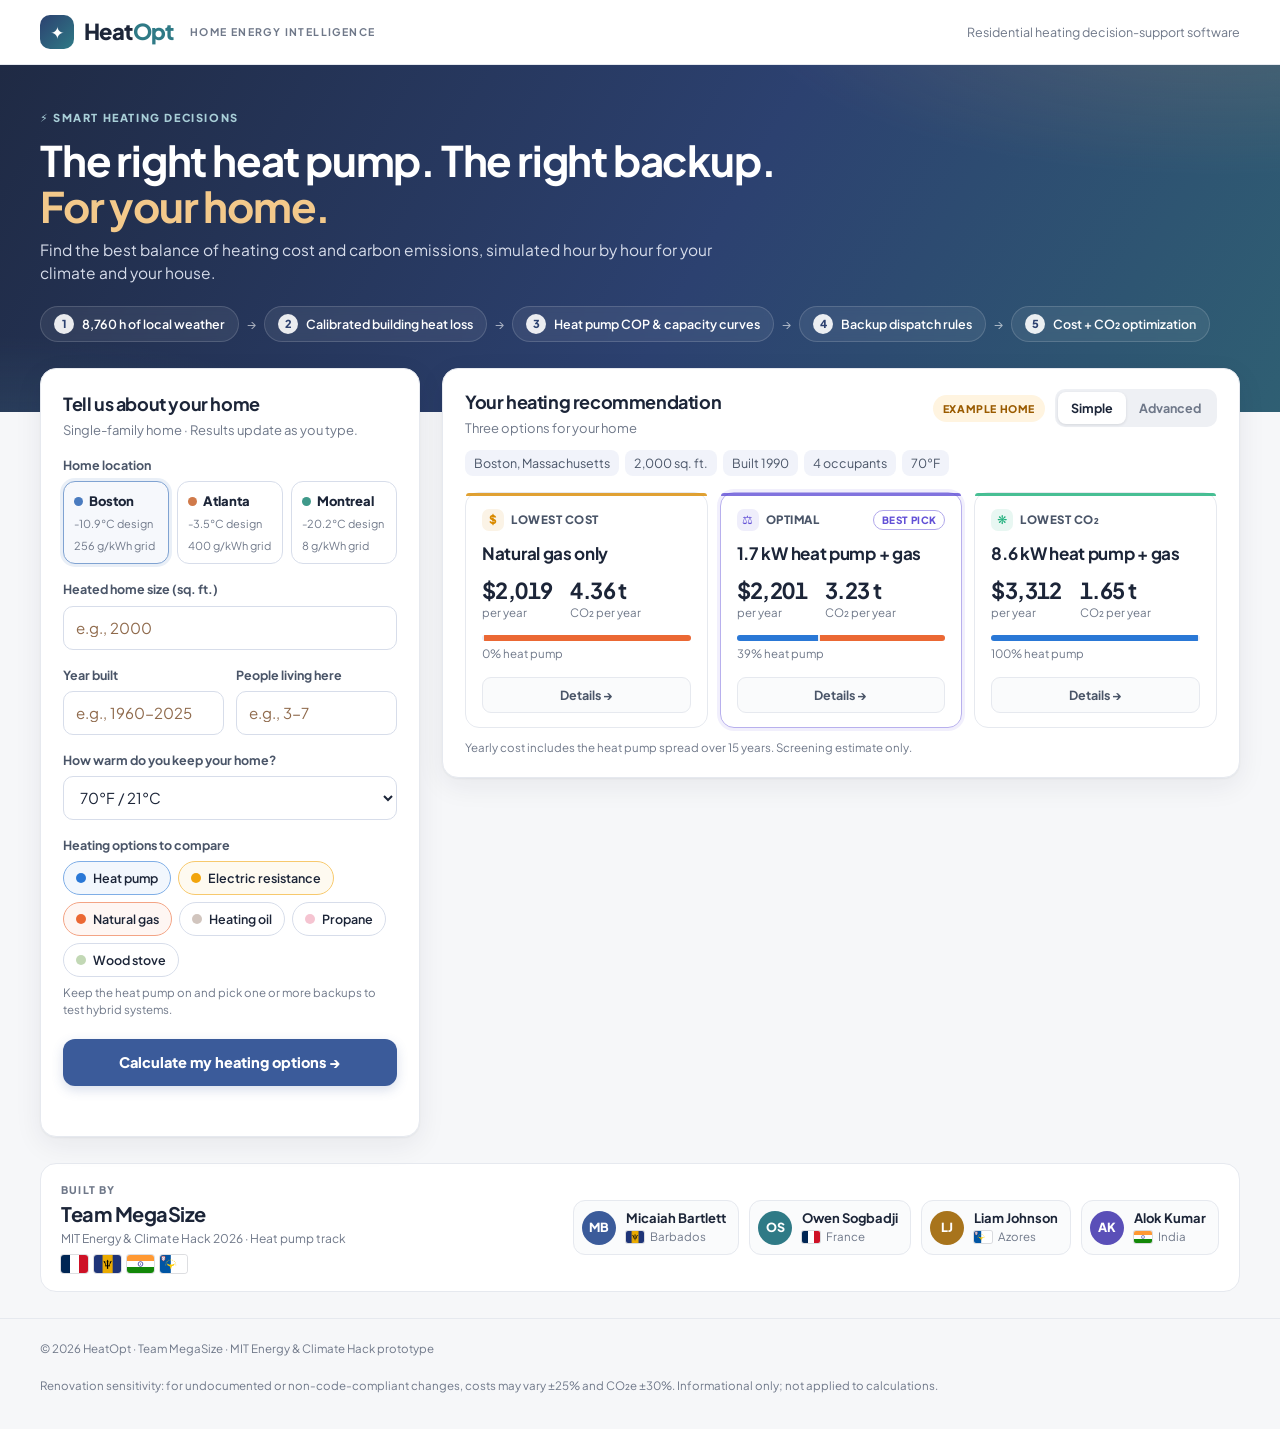
==== commit f378c745: "Show brown example hints in home inputs Co-authored-by: Copilot <223556219+Copilot@users.noreply.git" ====
--- a/standalone.html
+++ b/standalone.html
@@ -53,6 +53,7 @@
 .field{margin-top:16px}
 .label{display:block;font-size:12.5px;font-weight:700;color:var(--ink-2);margin-bottom:7px}
 .field input,.field select{display:block;width:100%;background:#fff;border:1.5px solid #d7ddea;border-radius:10px;padding:10px 12px;min-height:44px;outline:none;transition:border-color .15s,box-shadow .15s}
+.field input::placeholder{color:#8f6a4c;opacity:1}
 .field input:focus,.field select:focus{border-color:var(--accent);box-shadow:0 0 0 4px #3b5b9a1f}
 .two{display:grid;grid-template-columns:1fr 1fr;gap:12px}
 .two .field{margin-top:16px}
@@ -262,12 +263,12 @@
         <div class="cities" id="cities"></div>
       </div>
       <div class="field"><label class="label" for="area">Heated home size (sq. ft.)</label>
-        <input id="area" type="number" min="300" max="15000" step="1" value="2000" inputmode="numeric" required></div>
+        <input id="area" type="number" min="300" max="15000" step="1" placeholder="e.g., 2000" inputmode="numeric" required></div>
       <div class="two">
         <div class="field"><label class="label" for="year">Year built</label>
-          <input id="year" type="number" min="1800" max="2026" value="1990" inputmode="numeric" required></div>
+          <input id="year" type="number" min="1800" max="2026" placeholder="e.g., 1960-2025" inputmode="numeric" required></div>
         <div class="field"><label class="label" for="people">People living here</label>
-          <input id="people" type="number" min="1" max="20" value="4" inputmode="numeric" required></div>
+          <input id="people" type="number" min="1" max="20" placeholder="e.g., 3-7" inputmode="numeric" required></div>
       </div>
       <div class="field"><label class="label" for="indoor">How warm do you keep your home?</label>
         <select id="indoor"><option value="18">64°F / 18°C</option><option value="20">68°F / 20°C</option><option value="21" selected>70°F / 21°C</option><option value="22">72°F / 22°C</option><option value="24">75°F / 24°C</option></select></div>
@@ -625,7 +626,9 @@
 
 /* ---------- inputs ---------- */
 function readInput(){
-  const area=Number($('area').value),year=Number($('year').value),people=Number($('people').value);
+  const defaults={area:2000,year:1990,people:4};
+  const value=id=>$(id).value===''&&isExample?defaults[id]:Number($(id).value);
+  const area=value('area'),year=value('year'),people=value('people');
   const bad=!Number.isFinite(area)||area<300||area>15000?'Home size must be between 300 and 15,000 sq. ft.':
     !Number.isFinite(year)||!Number.isInteger(year)||year<1800||year>2026?'Year built must be between 1800 and 2026.':
     !Number.isFinite(people)||!Number.isInteger(people)||people<1||people>20?'People living here must be between 1 and 20.':
